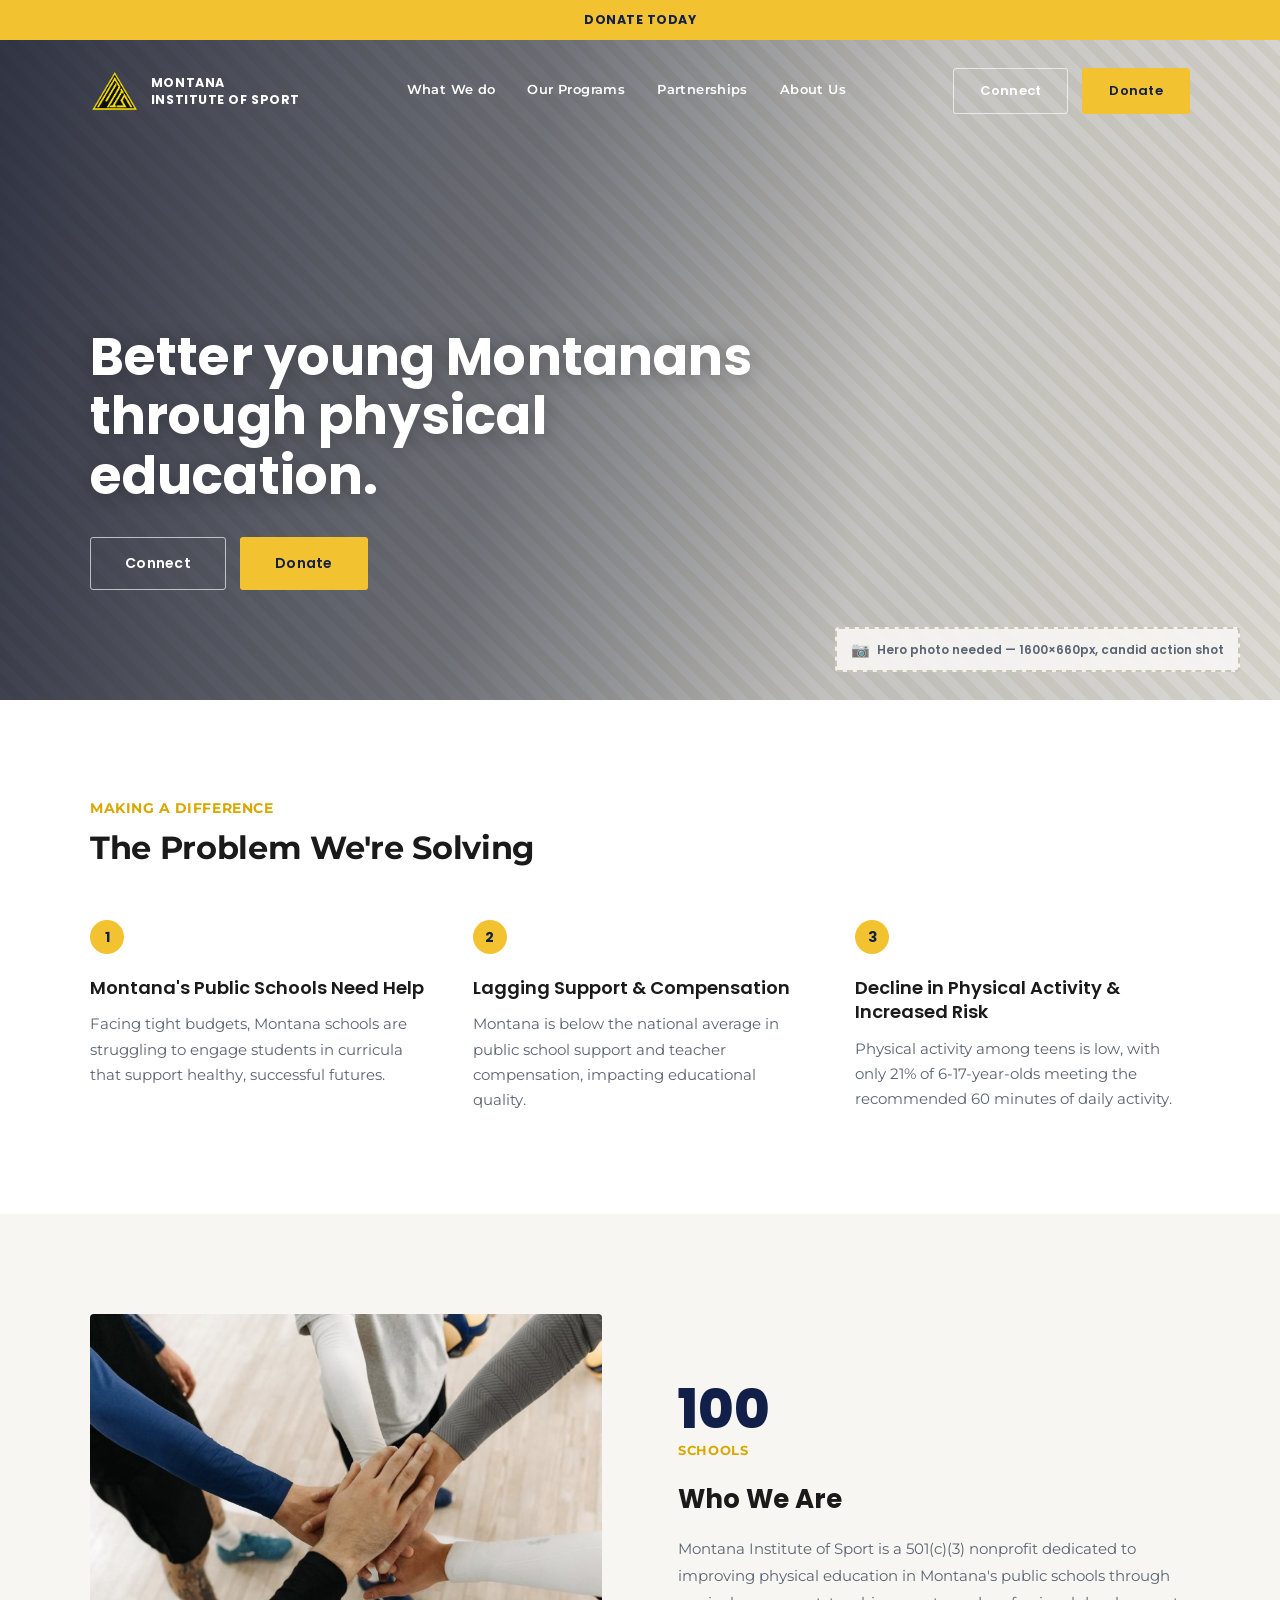
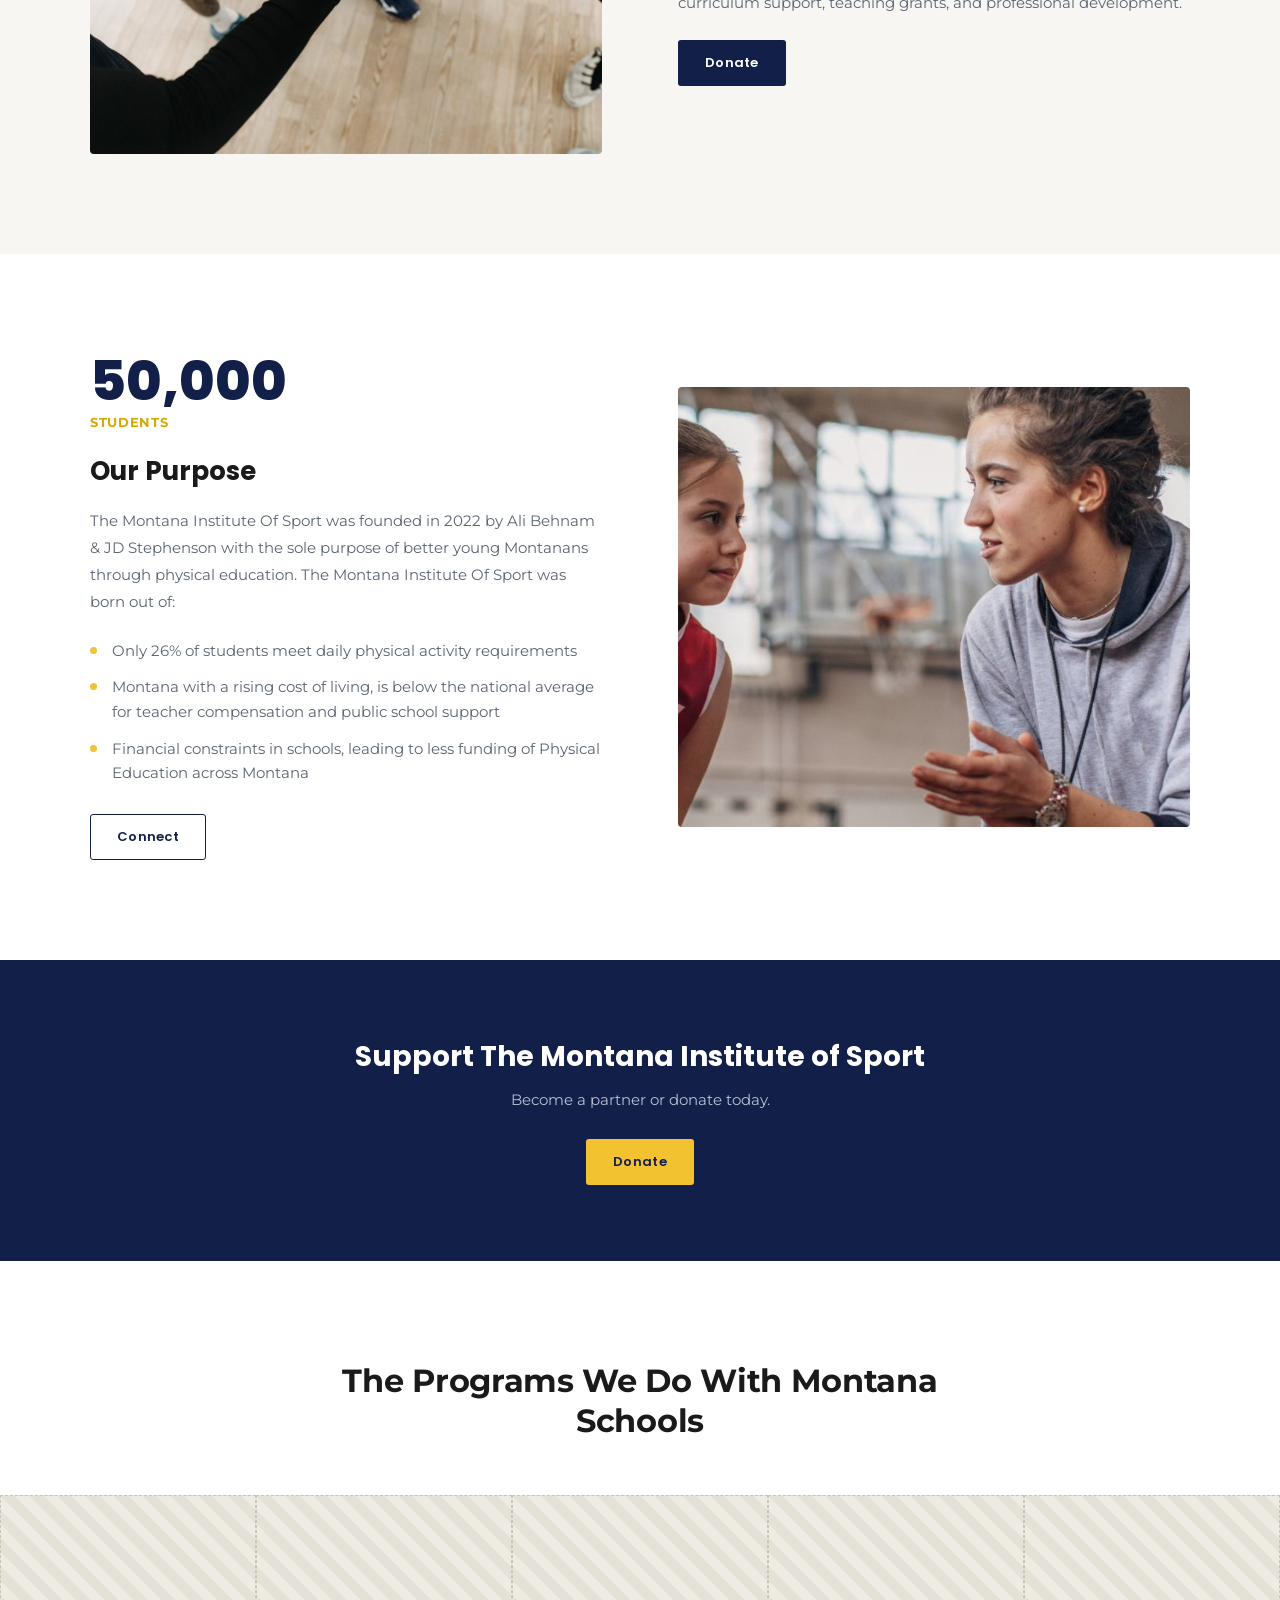
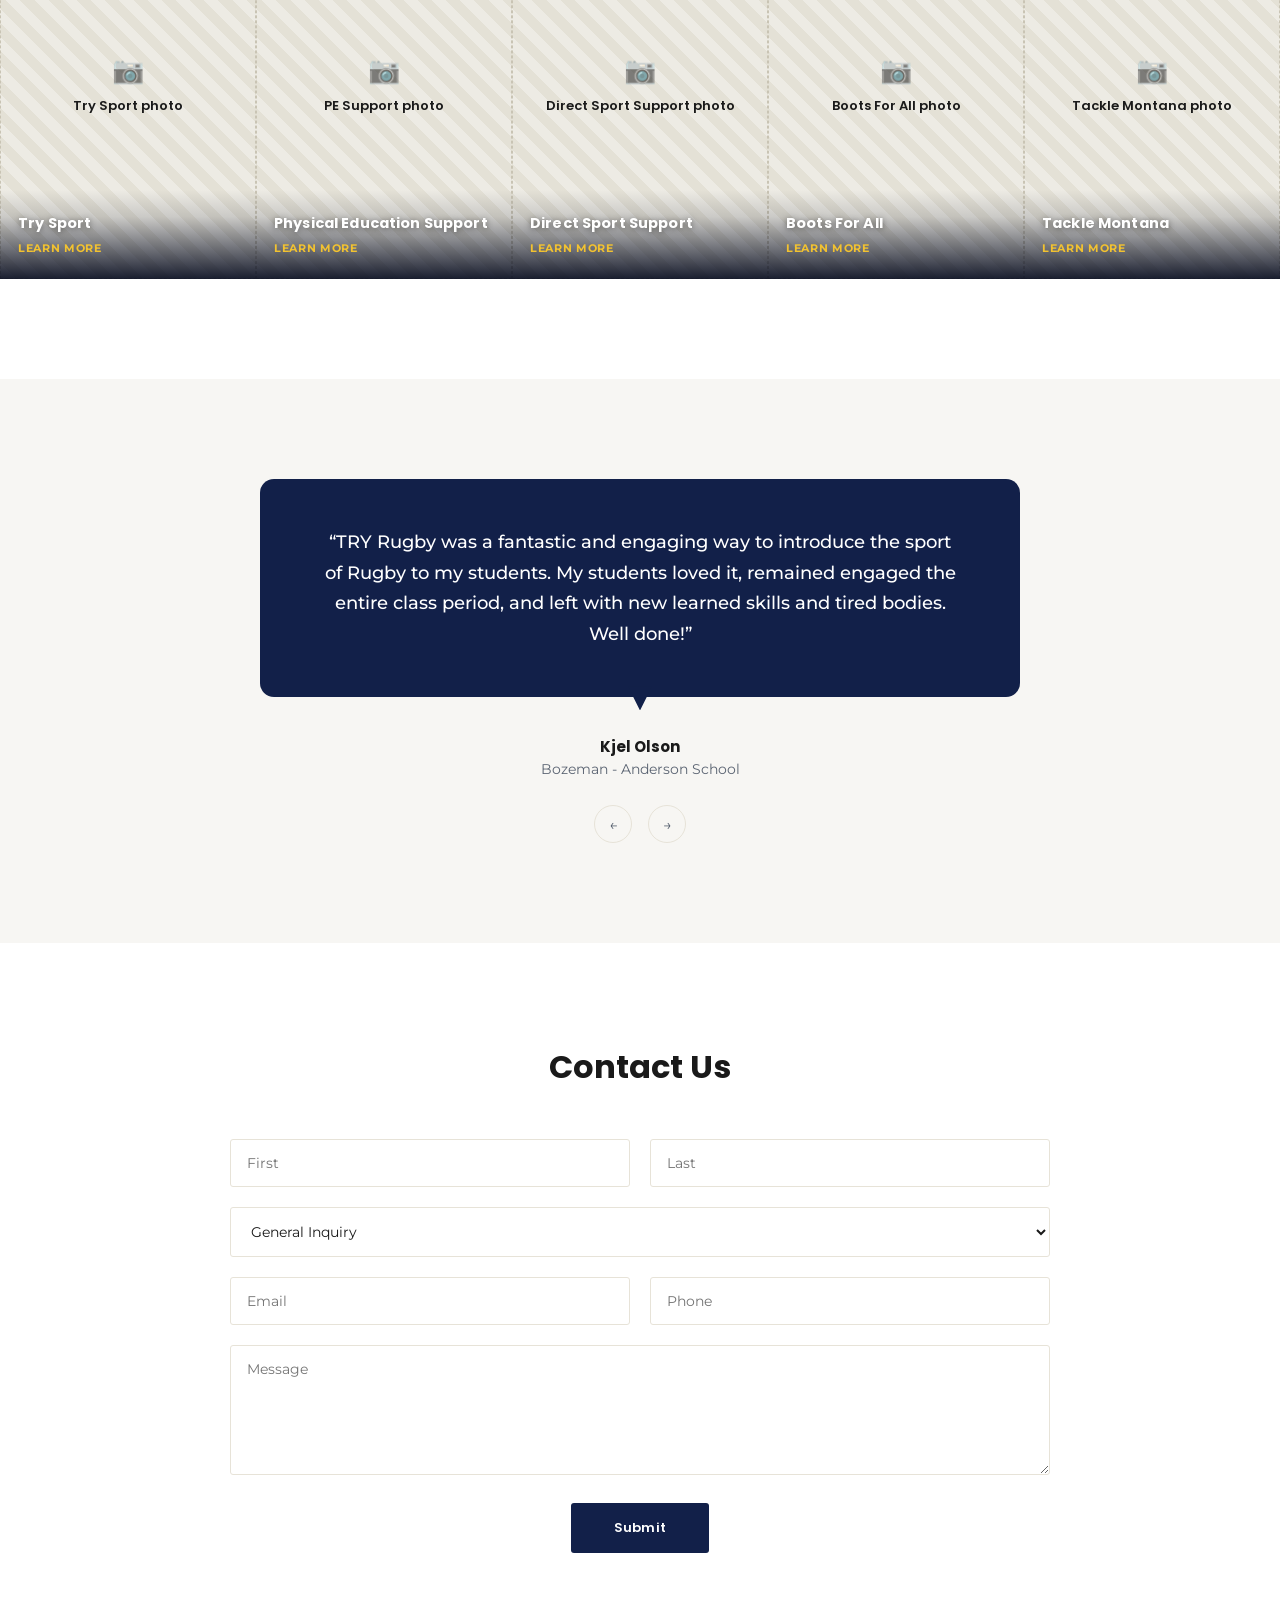
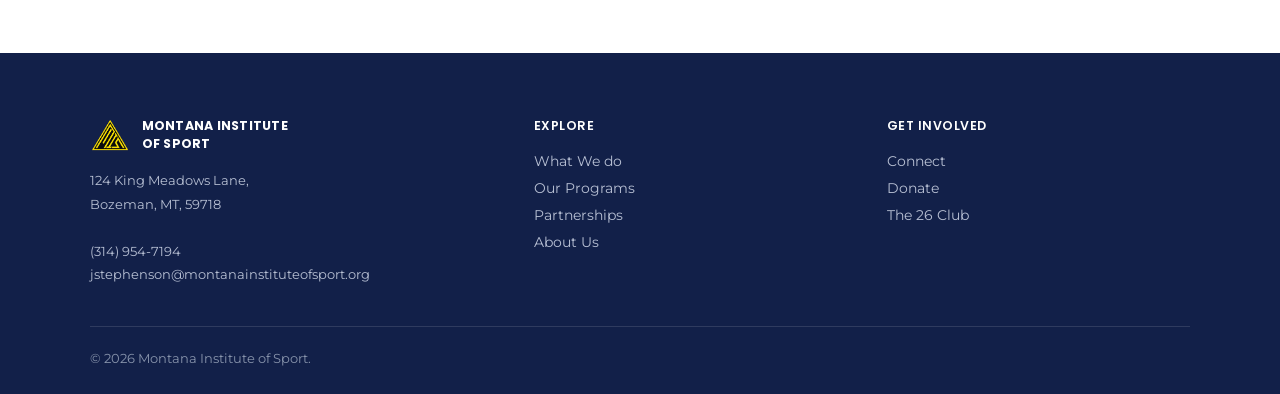
==== index.html @ 907f3be1 "Drop low-quality/badly-cropped photos, restore placeholders Removed 7 of the 9 extracted photos afte" ====
<!DOCTYPE html>
<html lang="en">
<head>
<meta charset="UTF-8">
<meta name="viewport" content="width=device-width, initial-scale=1">
<title>Montana Institute of Sport</title>
<link rel="preconnect" href="https://fonts.googleapis.com">
<link rel="preconnect" href="https://fonts.gstatic.com" crossorigin>
<link href="https://fonts.googleapis.com/css2?family=Poppins:wght@500;600;700;800&family=Montserrat:wght@400;500;600;700&display=swap" rel="stylesheet">
<link rel="stylesheet" href="css/style.css">
</head>
<body>

<div class="topbar">DONATE TODAY</div>

<div class="hero">
  <div class="hero-content">
    <nav class="nav">
      <div class="brand">
        <img src="images/logo-icon.png" alt="Montana Institute of Sport">
        <span class="brand-name">MONTANA<br>INSTITUTE OF SPORT</span>
      </div>
      <div class="navlinks">
        <a href="#">What We do</a>
        <a href="#">Our Programs</a>
        <a href="#">Partnerships</a>
        <a href="#">About Us</a>
      </div>
      <div class="nav-ctas">
        <span class="btn btn-outline">Connect</span>
        <span class="btn btn-gold">Donate</span>
      </div>
    </nav>
    <div class="hero-text">
      <h1>Better young Montanans through physical education.</h1>
      <div class="hero-ctas">
        <span class="btn btn-outline">Connect</span>
        <span class="btn btn-gold">Donate</span>
      </div>
    </div>
  </div>
  <div class="photo-note-tag"><span class="icon">&#128247;</span>Hero photo needed &mdash; 1600&times;660px, candid action shot</div>
</div>

<div class="section">
  <div class="wrap">
    <div class="eyebrow">Making a Difference</div>
    <div class="h2">The Problem We're Solving</div>
    <div class="problem-grid">
      <div>
        <div class="p-num">1</div>
        <div class="p-title">Montana's Public Schools Need Help</div>
        <div class="p-body">Facing tight budgets, Montana schools are struggling to engage students in curricula that support healthy, successful futures.</div>
      </div>
      <div>
        <div class="p-num">2</div>
        <div class="p-title">Lagging Support &amp; Compensation</div>
        <div class="p-body">Montana is below the national average in public school support and teacher compensation, impacting educational quality.</div>
      </div>
      <div>
        <div class="p-num">3</div>
        <div class="p-title">Decline in Physical Activity &amp; Increased Risk</div>
        <div class="p-body">Physical activity among teens is low, with only 21% of 6-17-year-olds meeting the recommended 60 minutes of daily activity.</div>
      </div>
    </div>
  </div>
</div>

<div class="section offwhite">
  <div class="wrap">
    <div class="split">
      <div class="split-img"><img src="images/team-huddle.jpg" alt="Team huddle, hands stacked together"></div>
      <div>
        <div class="stat-num">100</div>
        <div class="stat-lab">Schools</div>
        <div class="split-title">Who We Are</div>
        <p class="split-body">Montana Institute of Sport is a 501(c)(3) nonprofit dedicated to improving physical education in Montana's public schools through curriculum support, teaching grants, and professional development.</p>
        <span class="btn btn-navy">Donate</span>
      </div>
    </div>
  </div>
</div>

<div class="section">
  <div class="wrap">
    <div class="split">
      <div>
        <div class="stat-num">50,000</div>
        <div class="stat-lab">Students</div>
        <div class="split-title">Our Purpose</div>
        <p class="split-body">The Montana Institute Of Sport was founded in 2022 by Ali Behnam &amp; JD Stephenson with the sole purpose of better young Montanans through physical education. The Montana Institute Of Sport was born out of:</p>
        <ul class="split-list">
          <li>Only 26% of students meet daily physical activity requirements</li>
          <li>Montana with a rising cost of living, is below the national average for teacher compensation and public school support</li>
          <li>Financial constraints in schools, leading to less funding of Physical Education across Montana</li>
        </ul>
        <span class="btn btn-navy-outline">Connect</span>
      </div>
      <div class="split-img"><img src="images/coach-with-athlete.jpg" alt="Coach talking with young athlete"></div>
    </div>
  </div>
</div>

<div class="ctaband">
  <h3>Support The Montana Institute of Sport</h3>
  <p>Become a partner or donate today.</p>
  <span class="btn btn-gold">Donate</span>
</div>

<div class="section">
  <div class="wrap">
    <div class="prog-head">
      <div class="h2">The Programs We Do With Montana Schools</div>
    </div>
  </div>
  <div class="prog-grid">
    <div class="prog-card">
      <div class="ph"><div class="ph-icon">&#128247;</div><div class="ph-label">Try Sport photo</div></div>
      <div class="prog-card-label"><div class="t">Try Sport</div><div class="l">LEARN MORE</div></div>
    </div>
    <div class="prog-card">
      <div class="ph"><div class="ph-icon">&#128247;</div><div class="ph-label">PE Support photo</div></div>
      <div class="prog-card-label"><div class="t">Physical Education Support</div><div class="l">LEARN MORE</div></div>
    </div>
    <div class="prog-card">
      <div class="ph"><div class="ph-icon">&#128247;</div><div class="ph-label">Direct Sport Support photo</div></div>
      <div class="prog-card-label"><div class="t">Direct Sport Support</div><div class="l">LEARN MORE</div></div>
    </div>
    <div class="prog-card">
      <div class="ph"><div class="ph-icon">&#128247;</div><div class="ph-label">Boots For All photo</div></div>
      <div class="prog-card-label"><div class="t">Boots For All</div><div class="l">LEARN MORE</div></div>
    </div>
    <div class="prog-card">
      <div class="ph"><div class="ph-icon">&#128247;</div><div class="ph-label">Tackle Montana photo</div></div>
      <div class="prog-card-label"><div class="t">Tackle Montana</div><div class="l">LEARN MORE</div></div>
    </div>
  </div>
</div>

<div class="section offwhite testi-wrap">
  <div class="testi-bubble">
    <div class="testi-quote">&ldquo;TRY Rugby was a fantastic and engaging way to introduce the sport of Rugby to my students. My students loved it, remained engaged the entire class period, and left with new learned skills and tired bodies. Well done!&rdquo;</div>
  </div>
  <div class="testi-name">Kjel Olson</div>
  <div class="testi-role">Bozeman - Anderson School</div>
  <div class="testi-arrows"><span>&#8592;</span><span>&#8594;</span></div>
</div>

<div class="section">
  <div class="wrap">
    <div class="contact-head">
      <h2>Contact Us</h2>
    </div>
    <div class="form-grid">
      <input type="text" placeholder="First" aria-label="First name">
      <input type="text" placeholder="Last" aria-label="Last name">
      <select class="full" aria-label="Subject">
        <option>General Inquiry</option>
        <option>Sponsorship Opportunities</option>
        <option>Join The 26 Club</option>
        <option>Donation Information</option>
      </select>
      <input type="email" placeholder="Email" aria-label="Email">
      <input type="tel" placeholder="Phone" aria-label="Phone">
      <textarea class="full" placeholder="Message" aria-label="Message"></textarea>
      <div class="form-submit"><span class="btn btn-navy">Submit</span></div>
    </div>
  </div>
</div>

<div class="footer">
  <div class="wrap">
    <div class="footer-top">
      <div>
        <div class="footer-brand">
          <img src="images/logo-icon.png" alt="Montana Institute of Sport">
          <span>MONTANA INSTITUTE<br>OF SPORT</span>
        </div>
        <address>
          124 King Meadows Lane,<br>Bozeman, MT, 59718<br><br>
          (314) 954-7194<br>
          jstephenson@montanainstituteofsport.org
        </address>
      </div>
      <div>
        <h4>Explore</h4>
        <ul>
          <li><a href="#">What We do</a></li>
          <li><a href="#">Our Programs</a></li>
          <li><a href="#">Partnerships</a></li>
          <li><a href="#">About Us</a></li>
        </ul>
      </div>
      <div>
        <h4>Get Involved</h4>
        <ul>
          <li><a href="#">Connect</a></li>
          <li><a href="#">Donate</a></li>
          <li><a href="#">The 26 Club</a></li>
        </ul>
      </div>
    </div>
    <div class="footer-bottom">
      &copy; 2026 Montana Institute of Sport.
    </div>
  </div>
</div>

</body>
</html>
---- css/style.css ----
:root{
    --navy:#122049;
    --navy-light:#1B2E63;
    --gold:#F2C230;
    --gold-dark:#D9A800;
    --ink:#1A1A1A;
    --slate:#5B6472;
    --line:#E7E3D8;
    --offwhite:#F7F6F3;
    --ph-bg:#EDEBE4;
    --ph-line:#C9C4B4;
  }
  *{box-sizing:border-box; margin:0; padding:0;}
  html{scroll-behavior:smooth;}
  body{font-family:'Montserrat', sans-serif; color:var(--ink); background:#fff; -webkit-font-smoothing:antialiased;}
  h1,h2,h3,.disp{font-family:'Poppins', sans-serif;}
  img{max-width:100%;}
  .wrap{max-width:1180px; margin:0 auto; padding:0 40px;}
  ul{list-style:none;}
  a{transition:opacity 0.15s ease;}
  a:hover{opacity:0.75;}

  /* ---------- DONATE BANNER ---------- */
  .topbar{background:var(--gold); text-align:center; padding:11px 0; font-family:'Poppins',sans-serif; font-weight:700; font-size:12.5px; letter-spacing:0.04em; color:var(--navy);}

  .siteheader{background:var(--navy);}
  .nav{display:flex; align-items:center; justify-content:space-between; padding:22px 40px; max-width:1180px; margin:0 auto; width:100%;}
  .brand{display:flex; align-items:center; gap:12px; text-decoration:none;}
  /* ---------- HERO ---------- */
  .hero{position:relative; min-height:660px; background:repeating-linear-gradient(45deg, var(--ph-bg), var(--ph-bg) 10px, #E4E1D6 10px, #E4E1D6 20px);}
  .hero::after{content:""; position:absolute; inset:0; background:linear-gradient(100deg, rgba(8,13,32,0.82) 0%, rgba(8,13,32,0.55) 40%, rgba(8,13,32,0.18) 68%, rgba(8,13,32,0.08) 100%);}
  .hero-content{position:relative; z-index:2; display:flex; flex-direction:column; min-height:660px;}
  .nav{display:flex; align-items:center; justify-content:space-between; padding:28px 40px 0; max-width:1180px; margin:0 auto; width:100%;}
  .brand{display:flex; align-items:center; gap:12px;}
  .brand img{height:42px; width:auto; display:block;}
  .brand-name{font-family:'Poppins',sans-serif; font-weight:700; font-size:12.5px; letter-spacing:0.045em; color:#fff; line-height:1.4;}
  .navlinks{display:flex; align-items:center; gap:32px;}
  .navlinks a{color:#fff; font-size:13px; font-weight:600; letter-spacing:0.03em; text-decoration:none; padding-bottom:3px; border-bottom:1px solid transparent;}
  .navlinks a:hover{opacity:1; border-bottom-color:var(--gold);}
  .navlinks a.active{border-bottom-color:var(--gold); opacity:1;}
  .btn{display:inline-flex; align-items:center; justify-content:center; font-family:'Poppins',sans-serif; font-weight:600; font-size:13px; letter-spacing:0.02em; padding:12px 26px; border-radius:3px; cursor:pointer; border:1.5px solid transparent; transition:all 0.15s ease;}
  .btn-outline{border-color:rgba(255,255,255,0.65); color:#fff;}
  .btn-outline:hover{opacity:1; border-color:#fff; background:rgba(255,255,255,0.08);}
  .btn-gold{background:var(--gold); color:var(--navy);}
  .btn-gold:hover{opacity:1; background:var(--gold-dark);}
  .nav-ctas{display:flex; align-items:center; gap:14px;}

  .pagehero{background:var(--navy); padding:70px 0 90px;}
  .pagehero .eyebrow-white{color:var(--gold); font-family:'Poppins',sans-serif; font-weight:700; font-size:13px; letter-spacing:0.06em; text-transform:uppercase; margin-bottom:14px;}
  .pagehero h1{color:#fff; font-size:44px; font-weight:700;}
  .pagehero p{color:#B7BFD3; font-size:16px; margin-top:14px; max-width:560px; line-height:1.7;}
  .hero-text{max-width:1180px; margin:0 auto; padding:40px 40px 110px; flex:1; display:flex; flex-direction:column; justify-content:flex-end; width:100%;}
  .hero-text h1{color:#fff; font-weight:700; font-size:52px; line-height:1.14; max-width:700px; letter-spacing:0.002em; text-shadow:0 2px 20px rgba(0,0,0,0.25);}
  .hero-ctas{margin-top:32px; display:flex; gap:14px;}
  .hero-ctas .btn{padding:15px 34px; font-size:14px;}

  .section{padding:90px 0;}
  /* ---------- SECTION SHARED ---------- */
  .section{padding:100px 0;}
  .section.offwhite{background:var(--offwhite);}
  .eyebrow{font-size:13.5px; font-weight:700; color:var(--gold-dark); letter-spacing:0.04em; text-transform:uppercase; margin-bottom:12px;}
  .h2{font-size:32px; font-weight:700; color:var(--ink); line-height:1.25; letter-spacing:-0.01em;}

  .btn-navy{background:var(--navy); color:#fff;}
  .btn-navy:hover{opacity:1; background:var(--navy-light);}
  .btn-navy-outline{border-color:var(--navy); color:var(--navy);}
  .btn-navy-outline:hover{opacity:1; background:var(--navy); color:#fff;}
  /* ---------- PROBLEM LIST ---------- */
  .problem-grid{margin-top:52px; display:grid; grid-template-columns:repeat(3,1fr); gap:48px;}
  .p-num{font-family:'Poppins',sans-serif; font-weight:700; font-size:14px; color:var(--navy); background:var(--gold); width:34px; height:34px; border-radius:50%; display:flex; align-items:center; justify-content:center; margin-bottom:22px;}
  .p-title{font-family:'Poppins',sans-serif; font-weight:600; font-size:18px; color:var(--ink); line-height:1.35; margin-bottom:12px;}
  .p-body{font-size:14.5px; color:var(--slate); line-height:1.75;}

  /* ---- PLACEHOLDER IMAGE BLOCKS ---- */
  .ph{
    background:repeating-linear-gradient(45deg, var(--ph-bg), var(--ph-bg) 10px, #E4E1D6 10px, #E4E1D6 20px);
    border:2px dashed var(--ph-line);
    border-radius:4px;
    display:flex; flex-direction:column; align-items:center; justify-content:center;
    text-align:center; padding:24px; color:var(--slate);
  }
  .ph .ph-icon{font-size:26px; margin-bottom:10px; opacity:0.55;}
  .ph .ph-label{font-family:'Poppins',sans-serif; font-weight:600; font-size:13px; color:var(--ink); margin-bottom:4px;}
  .ph .ph-dims{font-size:11px; color:var(--slate); opacity:0.85;}

  /* ---- PLACEHOLDER NOTE TAG (for full-bleed CSS-background photo slots) ---- */
  .photo-note-tag{position:absolute; z-index:3; display:flex; align-items:center; gap:7px; background:rgba(247,246,243,0.92); border:2px dashed var(--ph-line); border-radius:4px; padding:9px 14px; font-family:'Poppins',sans-serif; font-size:12px; font-weight:600; color:var(--slate);}
  .photo-note-tag .icon{font-size:15px; opacity:0.6;}
  .hero .photo-note-tag{bottom:28px; right:40px;}
  .contact-photo .photo-note-tag{top:24px; right:24px;}
  @media (max-width:900px){
    .hero .photo-note-tag{right:24px; bottom:16px; font-size:11px;}
  }

  /* ---------- SPLIT (photo + text) ---------- */
  .split{display:grid; grid-template-columns:1fr 1fr; gap:76px; align-items:center;}
  .split-img{width:100%; height:440px; border-radius:4px; overflow:hidden;}
  .split-img img{width:100%; height:100%; object-fit:cover; display:block;}
  .stat-num{font-family:'Poppins',sans-serif; font-weight:800; font-size:54px; color:var(--navy); line-height:1;}
  .stat-lab{font-size:13px; font-weight:700; color:var(--gold-dark); letter-spacing:0.05em; text-transform:uppercase; margin-top:6px; margin-bottom:22px;}
  .split-title{font-size:26px; font-weight:700; font-family:'Poppins',sans-serif; margin-bottom:16px; color:var(--ink);}
  .split-body{font-size:15px; color:var(--slate); line-height:1.8; margin-bottom:24px;}
  .split-list{margin-bottom:28px;}
  .split-list li{font-size:14.5px; color:var(--slate); line-height:1.7; padding-left:22px; position:relative; margin-bottom:12px;}
  .split-list li::before{content:""; position:absolute; left:0; top:8px; width:7px; height:7px; background:var(--gold); border-radius:50%;}
  .btn-navy{background:var(--navy); color:#fff;}
  .btn-navy:hover{opacity:1; background:var(--navy-light);}
  .btn-navy-outline{border-color:var(--navy); color:var(--navy);}
  .btn-navy-outline:hover{opacity:1; background:var(--navy); color:#fff;}

  /* ---------- CTA BAND ---------- */
  .ctaband{background:var(--navy); text-align:center; padding:76px 0;}
  .ctaband h3{color:#fff; font-size:28px; font-weight:700; margin-bottom:12px;}
  .ctaband p{color:#B7BFD3; font-size:15px; margin-bottom:30px;}

  /* ---------- PROGRAM CARDS ---------- */
  .prog-head{text-align:center; max-width:640px; margin:0 auto 54px;}
  .prog-grid{display:grid; grid-template-columns:repeat(5,1fr);}
  .prog-card{position:relative; aspect-ratio:1/1.5; overflow:hidden;}
  .prog-card .ph{position:absolute; inset:0; border-radius:0; border-width:1px;}
  .prog-card-label{position:absolute; bottom:0; left:0; right:0; padding:24px 18px; background:linear-gradient(0deg, rgba(8,13,32,0.85), rgba(8,13,32,0));}
  .prog-card-label .t{color:#fff; font-family:'Poppins',sans-serif; font-weight:700; font-size:14.5px; letter-spacing:0.01em; margin-bottom:8px; line-height:1.3; text-shadow:0 1px 6px rgba(0,0,0,0.5);}
  .prog-card{position:relative; aspect-ratio:1/1.5; overflow:hidden; cursor:pointer;}
  .prog-card img{width:100%; height:100%; object-fit:cover; display:block; transition:transform 0.4s ease;}
  .prog-card:hover img{transform:scale(1.05);}
  .prog-card-label{position:absolute; bottom:0; left:0; right:0; padding:24px 18px; background:linear-gradient(0deg, rgba(8,13,32,0.92), rgba(8,13,32,0.15) 70%, rgba(8,13,32,0));}
  .prog-card-label .t{color:#fff; font-family:'Poppins',sans-serif; font-weight:700; font-size:14.5px; letter-spacing:0.01em; margin-bottom:8px; line-height:1.3;}
  .prog-card-label .l{color:var(--gold); font-size:11px; font-weight:700; letter-spacing:0.06em;}

  .tier-grid{display:grid; grid-template-columns:repeat(5,1fr); gap:1px; background:var(--line); margin-top:50px; border:1px solid var(--line);}
  .tier{background:#fff; padding:28px 22px;}
  .tier-amt{font-family:'Poppins',sans-serif; font-weight:800; font-size:22px; color:var(--navy);}
  .tier-name{font-family:'Poppins',sans-serif; font-weight:600; font-size:14px; margin:10px 0 12px;}
  .tier-desc{font-size:13px; color:var(--slate); line-height:1.6;}
  /* ---------- TESTIMONIAL ---------- */
  .testi-wrap{text-align:center;}
  .testi-bubble{background:var(--navy); border-radius:14px; padding:48px 64px; max-width:760px; margin:0 auto; position:relative;}
  .testi-bubble::after{content:""; position:absolute; left:50%; bottom:-13px; transform:translateX(-50%); width:24px; height:24px; background:var(--navy); border-radius:0 0 4px 0; clip-path:polygon(0 0, 100% 0, 50% 100%);}
  .testi-quote{color:#fff; font-size:18px; line-height:1.7; font-weight:500;}
  .testi-name{margin-top:38px; font-family:'Poppins',sans-serif; font-weight:700; font-size:15px;}
  .testi-role{color:var(--slate); font-size:13.5px; margin-top:3px;}
  .testi-arrows{margin-top:28px; display:flex; justify-content:center; gap:16px;}
  .testi-arrows span{width:38px; height:38px; border-radius:50%; border:1px solid var(--line); display:flex; align-items:center; justify-content:center; color:var(--slate); font-size:15px; cursor:pointer;}
  .testi-arrows span:hover{border-color:var(--navy); color:var(--navy); opacity:1;}

  /* ---------- CONTACT ---------- */
  .contact-head{text-align:center; margin-bottom:48px;}
  .contact-head h2{font-size:32px; font-weight:700;}
  .form-grid{display:grid; grid-template-columns:1fr 1fr; gap:20px; max-width:820px; margin:0 auto;}
  .form-grid .full{grid-column:1 / -1;}
  .form-grid input, .form-grid select, .form-grid textarea{width:100%; border:1px solid var(--line); border-radius:3px; padding:14px 16px; font-family:'Montserrat',sans-serif; font-size:14px; color:var(--ink); background:#fff;}
  .form-grid input:focus, .form-grid select:focus, .form-grid textarea:focus{outline:none; border-color:var(--navy);}
  .form-grid textarea{min-height:130px; resize:vertical;}
  .form-submit{grid-column:1 / -1; text-align:center; margin-top:8px;}
  .form-submit .btn{padding:14px 42px;}

  /* ---------- FOOTER ---------- */
  .footer{background:var(--navy); padding:64px 0 28px; color:#B7BFD3;}
  .footer-top{display:grid; grid-template-columns:1.3fr 1fr 1fr; gap:50px; padding-bottom:40px; border-bottom:1px solid rgba(255,255,255,0.12);}
  .footer-brand{display:flex; align-items:center; gap:12px; margin-bottom:16px;}
  .footer-brand img{height:34px;}
  .footer-brand span{color:#fff; font-family:'Poppins',sans-serif; font-weight:700; font-size:12.5px; letter-spacing:0.02em;}
  .footer address{font-style:normal; font-size:13px; line-height:1.8;}
  .footer h4{color:#fff; font-family:'Poppins',sans-serif; font-size:12.5px; font-weight:600; margin-bottom:18px; letter-spacing:0.04em; text-transform:uppercase;}
  .footer ul li{margin-bottom:11px; font-size:13.5px;}
  .footer ul li a{color:#B7BFD3; text-decoration:none;}
  .footer-bottom{padding-top:24px; font-size:12.5px; color:#8894AC;}

  /* ---------- RESPONSIVE ---------- */
  @media (max-width: 900px){
    .wrap{padding:0 24px;}
    .nav{padding:18px 24px; flex-wrap:wrap; gap:16px;}
    .nav{padding:22px 24px 0; flex-wrap:wrap; gap:16px;}
    .navlinks{display:none;}
    .section{padding:56px 0;}
    .pagehero{padding:50px 0 60px;}
    .pagehero h1{font-size:32px;}
    .hero-text{padding:32px 24px 70px;}
    .hero-text h1{font-size:34px;}
    .hero{min-height:520px;}
    .section{padding:64px 0;}
    .problem-grid{grid-template-columns:1fr; gap:36px;}
    .split{grid-template-columns:1fr; gap:32px;}
    .split-img{height:280px;}
    .split-img{height:280px; order:-1;}
    .prog-grid{grid-template-columns:repeat(2,1fr);}
    .tier-grid{grid-template-columns:repeat(2,1fr);}
    .form-grid{grid-template-columns:1fr;}
    .footer-top{grid-template-columns:1fr; gap:32px;}
    .testi-bubble{padding:36px 26px;}
    .ctaband h3{font-size:24px;}
  }


  .board-grid{display:grid; grid-template-columns:repeat(3,1fr); gap:50px; margin-top:56px;}
  .board-grid.row2{grid-template-columns:repeat(3,1fr); max-width:820px;}
  .board-card{}
  .board-photo{position:relative; aspect-ratio:1/1; border-radius:4px; overflow:hidden; background:var(--offwhite); display:flex; align-items:center; justify-content:center; margin-bottom:22px;}
  .board-photo svg.tri{position:absolute; inset:0; width:100%; height:100%;}
  .board-initials{position:relative; z-index:2; width:96px; height:96px; border-radius:50%; background:var(--navy); color:#fff; display:flex; align-items:center; justify-content:center; font-family:'Poppins',sans-serif; font-weight:700; font-size:30px;}
  .board-name{font-family:'Poppins',sans-serif; font-weight:700; font-size:18px; color:var(--ink);}
  .board-role{font-size:13px; color:var(--gold-dark); font-weight:600; margin-top:3px; margin-bottom:14px; text-transform:uppercase; letter-spacing:0.03em;}
  .board-bio{font-size:13.5px; color:var(--slate); line-height:1.75; border-top:1px solid var(--line); padding-top:16px;}
  .photo-note{font-size:12px; color:var(--slate); font-style:italic; margin-top:56px; text-align:center;}
  .contact-split{display:grid; grid-template-columns:1fr 1fr; min-height:640px;}
  .contact-photo{position:relative; background:repeating-linear-gradient(45deg, var(--ph-bg), var(--ph-bg) 10px, #E4E1D6 10px, #E4E1D6 20px);}
  .contact-photo::after{content:""; position:absolute; inset:0; background:linear-gradient(180deg, rgba(8,13,32,0.55), rgba(8,13,32,0.78));}
  .contact-photo-inner{position:relative; z-index:2; height:100%; display:flex; flex-direction:column; justify-content:center; padding:60px;}
  .contact-photo-inner h1{color:#fff; font-size:38px; font-weight:700; line-height:1.2;}
  .contact-photo-inner p{color:#B7BFD3; font-size:15px; margin-top:16px; max-width:380px;}
  .quicklinks{margin-top:40px; display:flex; flex-direction:column; gap:16px;}
  .quicklinks a{color:#fff; font-size:15px; font-weight:600; text-decoration:none; display:flex; align-items:center; gap:12px;}
  .quicklinks a .circle{width:26px; height:26px; border-radius:50%; border:1px solid rgba(255,255,255,0.5); display:flex; align-items:center; justify-content:center; font-size:13px;}
  .tier-grid{display:grid; grid-template-columns:repeat(5,1fr); gap:1px; background:var(--line); margin-top:50px; border:1px solid var(--line);}

  .contact-form-side{padding:70px 60px; display:flex; flex-direction:column; justify-content:center;}
  .contact-form-side h2{font-size:30px; font-weight:700; margin-bottom:32px;}
  .form-field{margin-bottom:22px;}
  .form-field label{display:block; font-size:12px; font-weight:700; letter-spacing:0.05em; text-transform:uppercase; color:var(--slate); margin-bottom:8px;}
  .form-row{display:grid; grid-template-columns:1fr 1fr; gap:20px;}
  .contact-form-side input, .contact-form-side select, .contact-form-side textarea{width:100%; border:none; border-bottom:1px solid var(--line); padding:10px 2px; font-family:'Montserrat',sans-serif; font-size:14.5px; color:var(--ink); background:transparent;}
  .contact-form-side input:focus, .contact-form-side select:focus, .contact-form-side textarea:focus{outline:none; border-bottom-color:var(--navy);}
  .contact-form-side textarea{min-height:110px; resize:vertical;}
  .contact-submit{margin-top:10px;}

  @media (max-width:900px){
    .board-grid, .board-grid.row2{grid-template-columns:1fr; max-width:none;}
    .contact-split{grid-template-columns:1fr;}
    .contact-photo{min-height:340px;}
    .contact-photo-inner, .contact-form-side{padding:40px 24px;}
    .form-row{grid-template-columns:1fr;}
  }
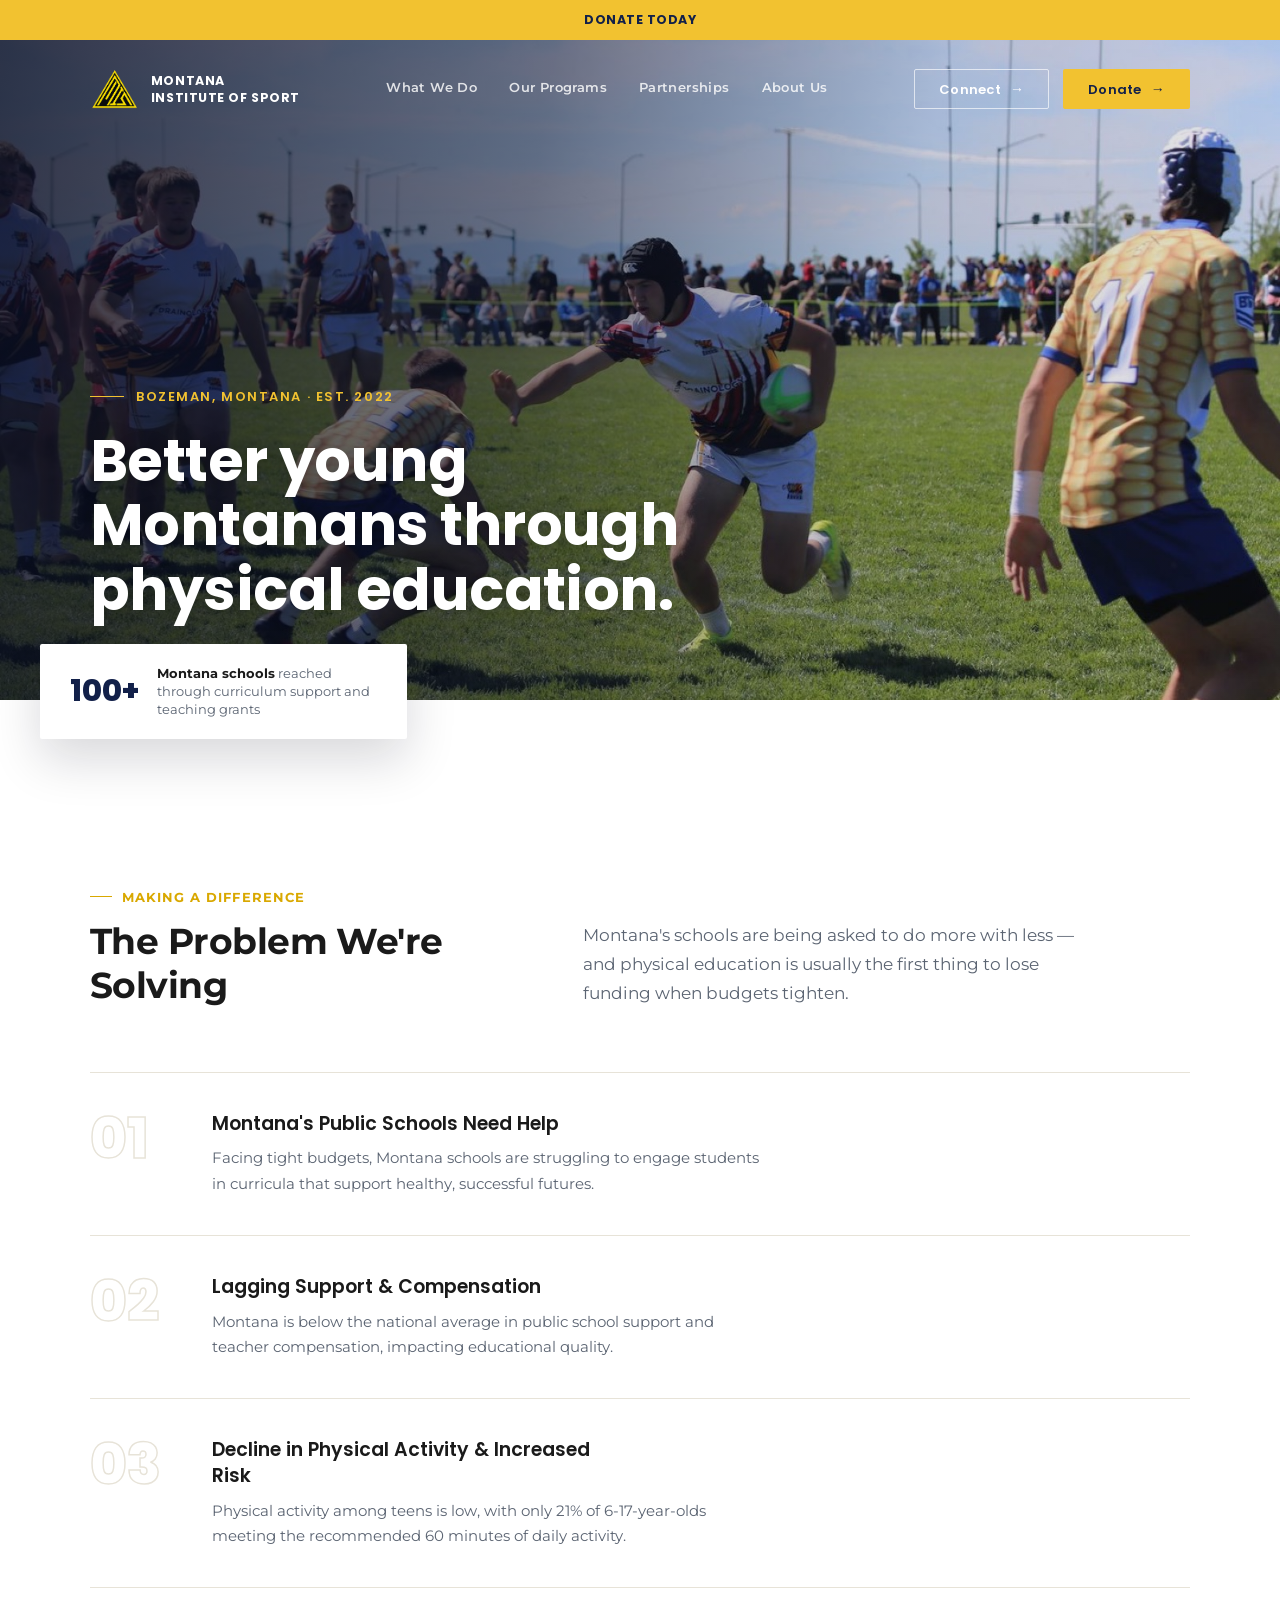
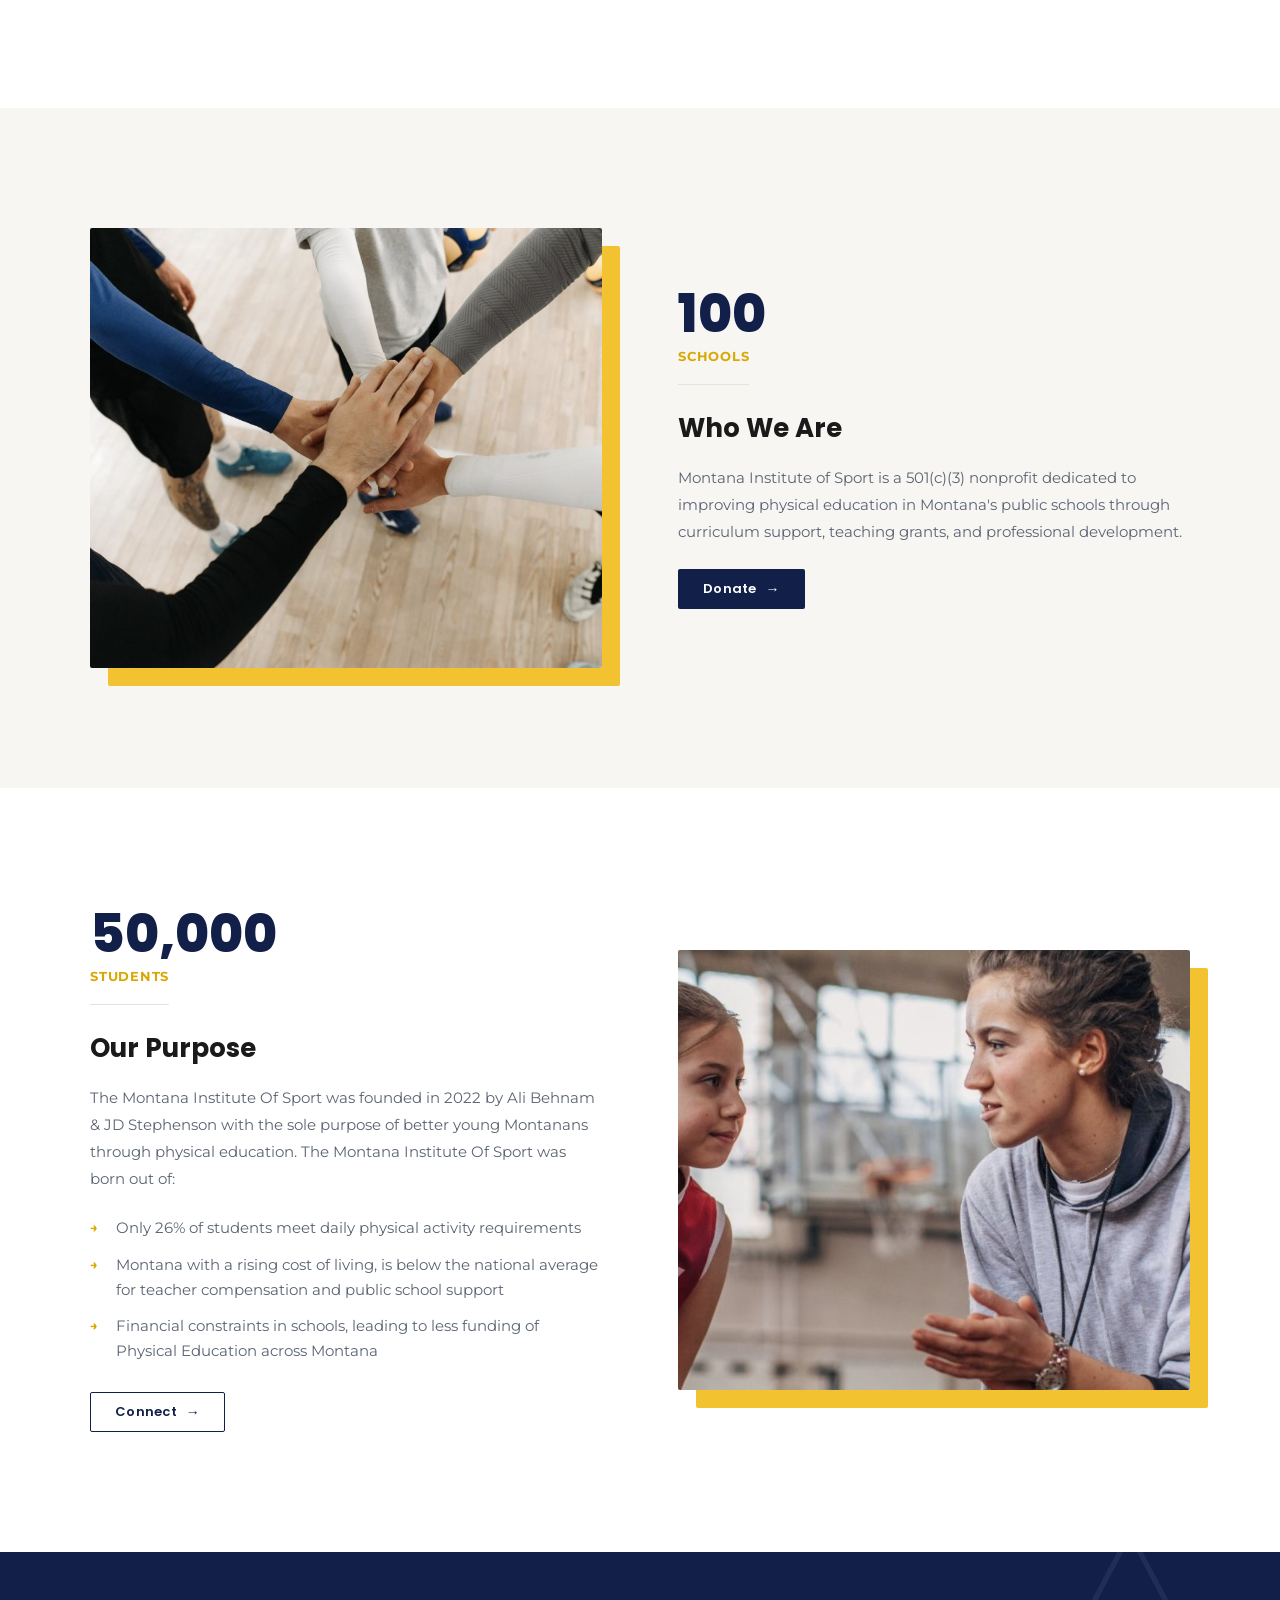
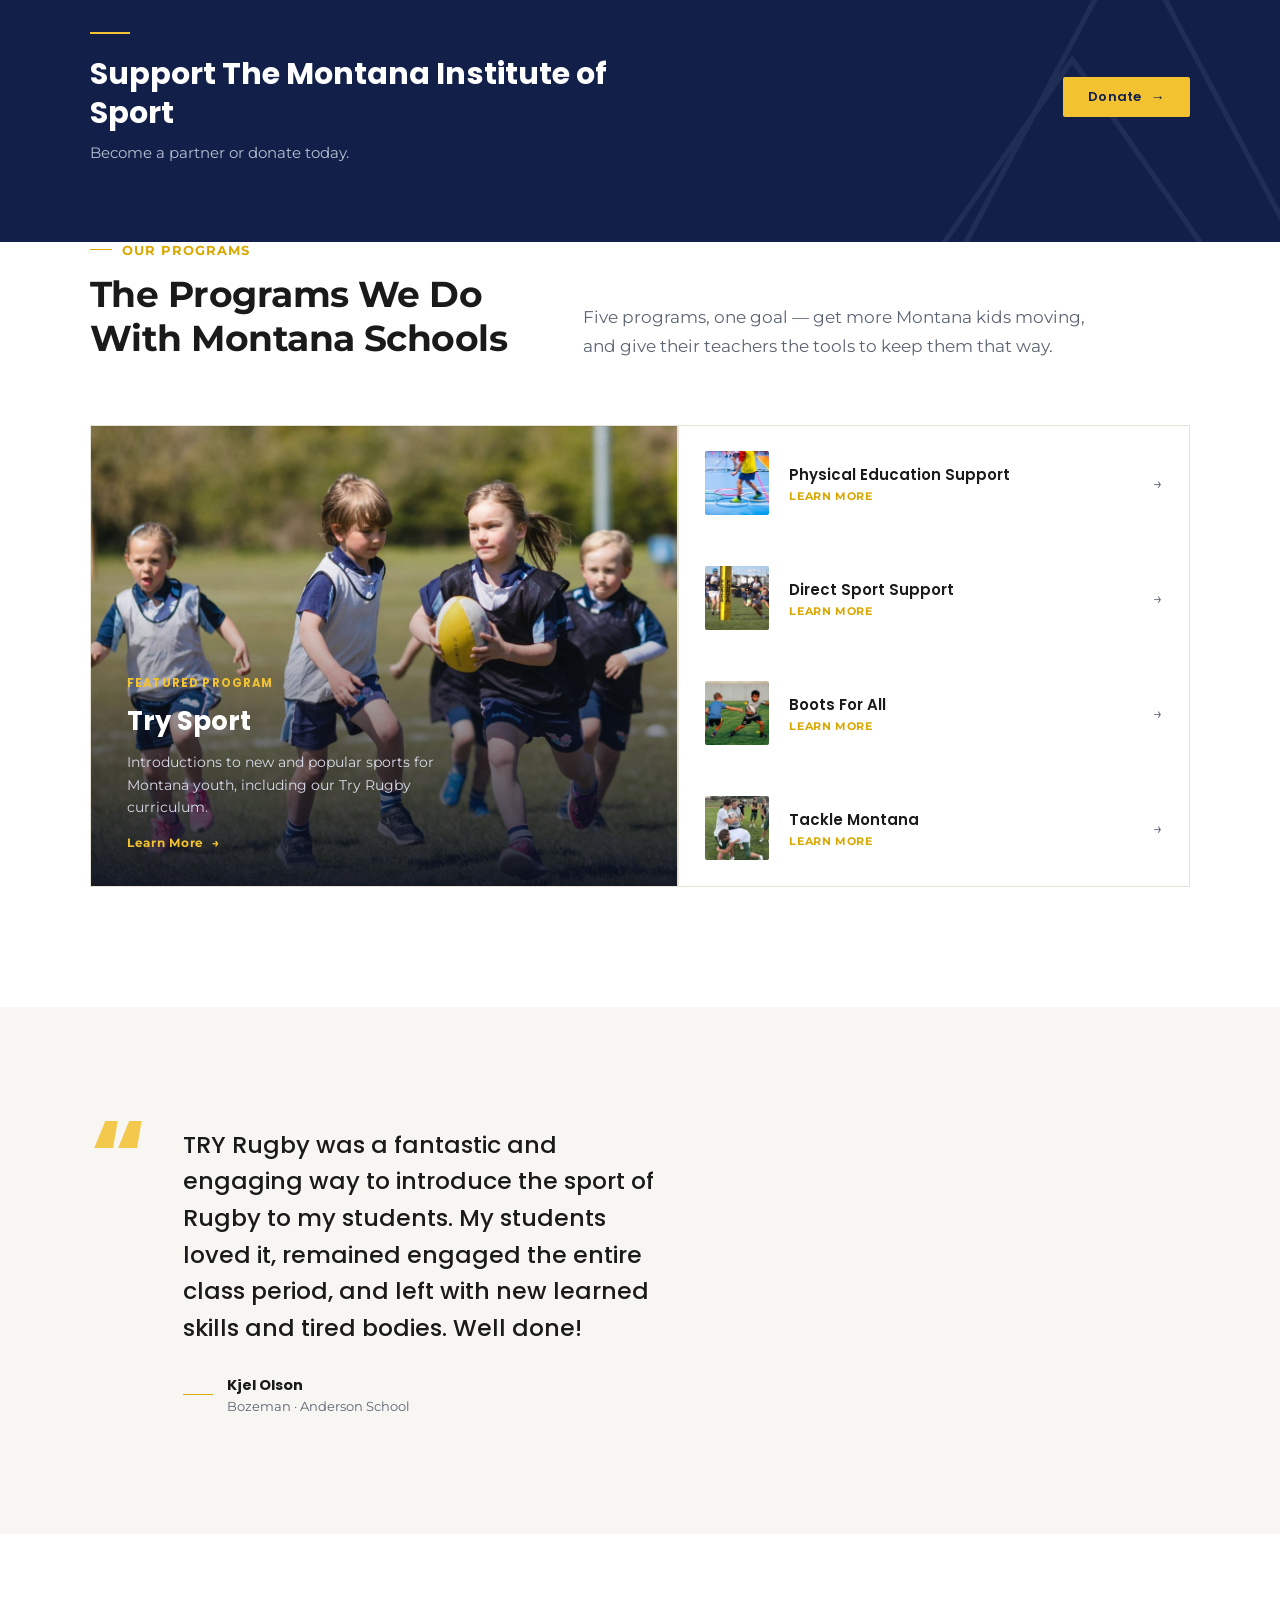
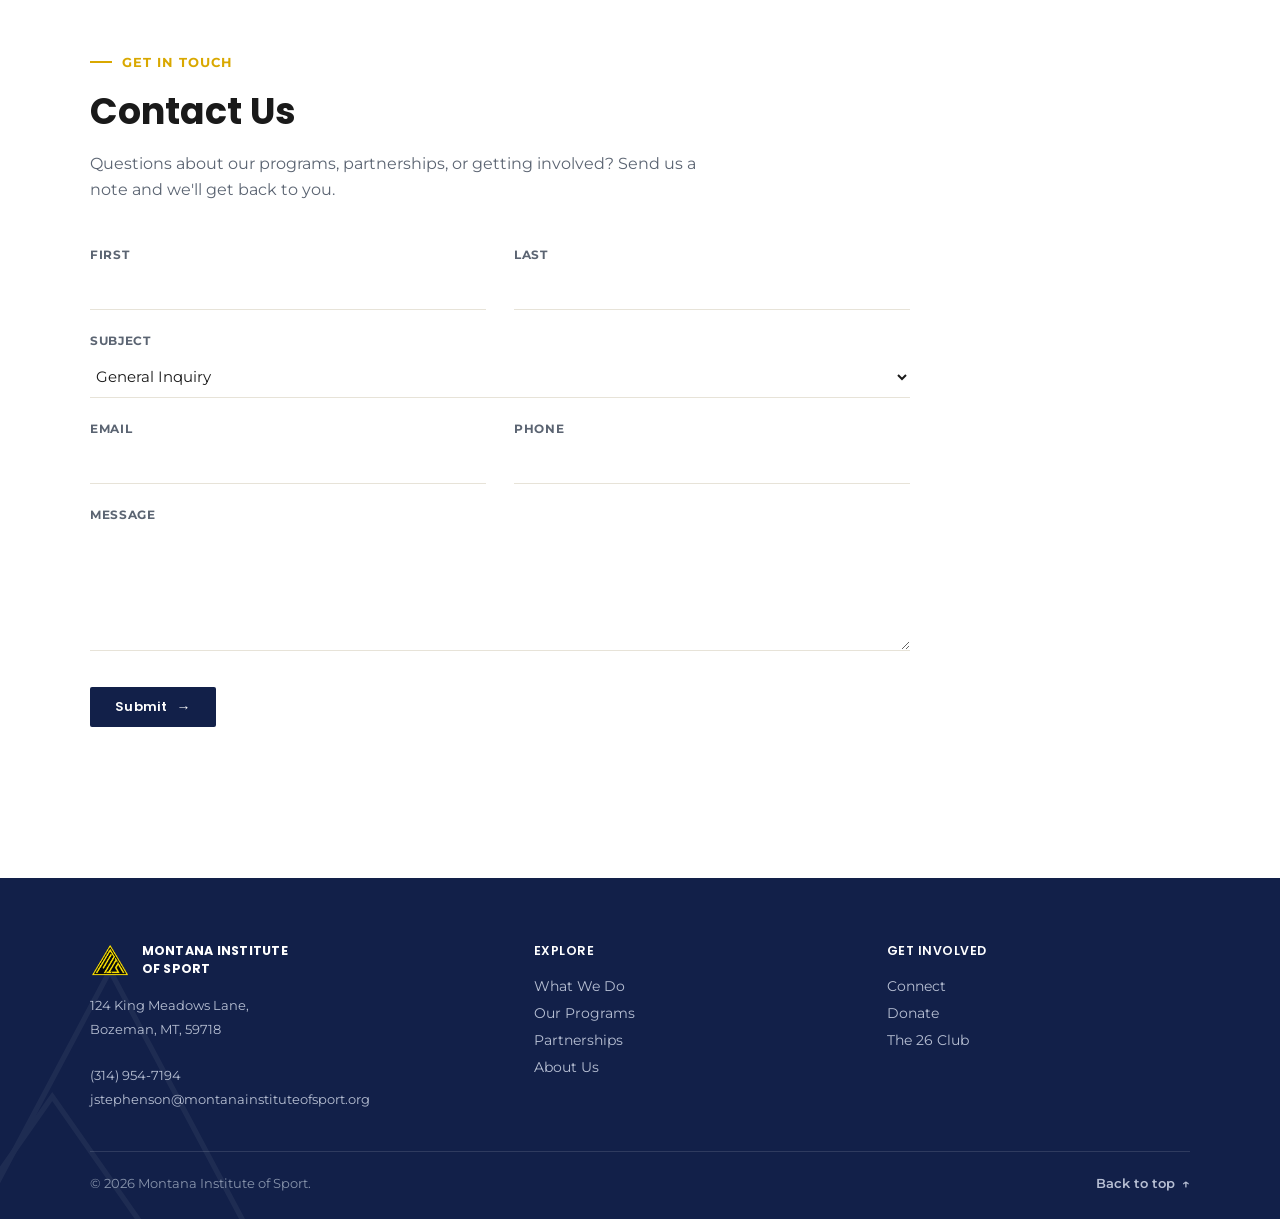
==== commit 24003b1a: "Fill photo slots with real program photos, wire contact forms, launch prep - Replace every placehold" ====
--- a/index.html
+++ b/index.html
@@ -4,63 +4,94 @@
 <meta charset="UTF-8">
 <meta name="viewport" content="width=device-width, initial-scale=1">
 <title>Montana Institute of Sport</title>
+<meta name="description" content="Montana Institute of Sport is a Bozeman-based nonprofit bringing physical education curriculum support, teaching grants, and professional development to Montana's public schools.">
+<link rel="icon" type="image/png" href="images/favicon.png">
+<link rel="apple-touch-icon" href="images/apple-touch-icon.png">
+<link rel="canonical" href="https://montanainstituteofsport.org/">
+<meta name="theme-color" content="#122049">
+<meta property="og:type" content="website">
+<meta property="og:site_name" content="Montana Institute of Sport">
+<meta property="og:title" content="Montana Institute of Sport">
+<meta property="og:description" content="Montana Institute of Sport is a Bozeman-based nonprofit bringing physical education curriculum support, teaching grants, and professional development to Montana's public schools.">
+<meta property="og:url" content="https://montanainstituteofsport.org/">
+<meta property="og:image" content="https://montanainstituteofsport.org/images/og-image.jpg">
+<meta name="twitter:card" content="summary_large_image">
 <link rel="preconnect" href="https://fonts.googleapis.com">
 <link rel="preconnect" href="https://fonts.gstatic.com" crossorigin>
 <link href="https://fonts.googleapis.com/css2?family=Poppins:wght@500;600;700;800&family=Montserrat:wght@400;500;600;700&display=swap" rel="stylesheet">
 <link rel="stylesheet" href="css/style.css">
 </head>
-<body>
-
-<div class="topbar">DONATE TODAY</div>
+<body id="top">
+
+<a class="topbar" href="https://secure.givelively.org/donate/montana-institute-of-sport" target="_blank" rel="noopener">DONATE TODAY</a>
 
 <div class="hero">
+  <img class="hero-bg" src="images/photos/hero-youth-rugby.jpg" alt="Montana youth rugby players in a tackle during a tournament match" fetchpriority="high">
   <div class="hero-content">
     <nav class="nav">
-      <div class="brand">
+      <a class="brand" href="index.html">
         <img src="images/logo-icon.png" alt="Montana Institute of Sport">
         <span class="brand-name">MONTANA<br>INSTITUTE OF SPORT</span>
-      </div>
+      </a>
       <div class="navlinks">
-        <a href="#">What We do</a>
-        <a href="#">Our Programs</a>
-        <a href="#">Partnerships</a>
-        <a href="#">About Us</a>
+        <a href="what-we-do.html">What We Do</a>
+        <a href="programs.html">Our Programs</a>
+        <a href="partnerships.html">Partnerships</a>
+        <a href="about.html">About Us</a>
       </div>
       <div class="nav-ctas">
-        <span class="btn btn-outline">Connect</span>
-        <span class="btn btn-gold">Donate</span>
+        <a href="contact.html" class="btn btn-outline">Connect</a>
+        <a href="https://secure.givelively.org/donate/montana-institute-of-sport" target="_blank" rel="noopener" class="btn btn-gold">Donate</a>
       </div>
     </nav>
     <div class="hero-text">
+      <div class="hero-kicker">Bozeman, Montana &middot; Est. 2022</div>
       <h1>Better young Montanans through physical education.</h1>
       <div class="hero-ctas">
-        <span class="btn btn-outline">Connect</span>
-        <span class="btn btn-gold">Donate</span>
-      </div>
-    </div>
-  </div>
-  <div class="photo-note-tag"><span class="icon">&#128247;</span>Hero photo needed &mdash; 1600&times;660px, candid action shot</div>
-</div>
-
-<div class="section">
-  <div class="wrap">
-    <div class="eyebrow">Making a Difference</div>
-    <div class="h2">The Problem We're Solving</div>
-    <div class="problem-grid">
-      <div>
-        <div class="p-num">1</div>
-        <div class="p-title">Montana's Public Schools Need Help</div>
-        <div class="p-body">Facing tight budgets, Montana schools are struggling to engage students in curricula that support healthy, successful futures.</div>
-      </div>
-      <div>
-        <div class="p-num">2</div>
-        <div class="p-title">Lagging Support &amp; Compensation</div>
-        <div class="p-body">Montana is below the national average in public school support and teacher compensation, impacting educational quality.</div>
-      </div>
-      <div>
-        <div class="p-num">3</div>
-        <div class="p-title">Decline in Physical Activity &amp; Increased Risk</div>
-        <div class="p-body">Physical activity among teens is low, with only 21% of 6-17-year-olds meeting the recommended 60 minutes of daily activity.</div>
+        <a href="contact.html" class="btn btn-outline">Connect</a>
+        <a href="https://secure.givelively.org/donate/montana-institute-of-sport" target="_blank" rel="noopener" class="btn btn-gold">Donate</a>
+      </div>
+    </div>
+  </div>
+</div>
+
+<div class="hero-stat-chip reveal">
+  <div class="inner">
+    <div class="num">100+</div>
+    <div class="cap"><b>Montana schools</b> reached through curriculum support and teaching grants</div>
+  </div>
+</div>
+
+<div class="section section-with-chip">
+  <div class="wrap">
+    <div class="section-intro">
+      <div>
+        <div class="eyebrow">Making a Difference</div>
+        <div class="h2">The Problem We're Solving</div>
+      </div>
+      <p class="lede">Montana's schools are being asked to do more with less &mdash; and physical education is usually the first thing to lose funding when budgets tighten.</p>
+    </div>
+    <div class="problem-list">
+      <div class="problem-row reveal">
+        <div class="ghost-num">01</div>
+        <div>
+          <div class="p-title">Montana's Public Schools Need Help</div>
+          <div class="p-body">Facing tight budgets, Montana schools are struggling to engage students in curricula that support healthy, successful futures.</div>
+        </div>
+      </div>
+      <div class="problem-row reveal">
+        <div class="ghost-num">02</div>
+        <div>
+          <div class="p-title">Lagging Support &amp; Compensation</div>
+          <div class="p-body">Montana is below the national average in public school support and teacher compensation, impacting educational quality.</div>
+        </div>
+      </div>
+      <div class="problem-row reveal">
+        <div class="ghost-num">03</div>
+        <div>
+          <div class="p-title">Decline in Physical Activity &amp; Increased Risk</div>
+          <div class="p-body">Physical activity among teens is low, with only 21% of 6-17-year-olds meeting the recommended 60 minutes of daily activity.</div>
+        </div>
       </div>
     </div>
   </div>
@@ -69,13 +100,13 @@
 <div class="section offwhite">
   <div class="wrap">
     <div class="split">
-      <div class="split-img"><img src="images/team-huddle.jpg" alt="Team huddle, hands stacked together"></div>
-      <div>
+      <div class="split-img reveal"><img src="images/team-huddle.jpg" alt="Team huddle, hands stacked together"></div>
+      <div class="reveal">
         <div class="stat-num">100</div>
         <div class="stat-lab">Schools</div>
         <div class="split-title">Who We Are</div>
         <p class="split-body">Montana Institute of Sport is a 501(c)(3) nonprofit dedicated to improving physical education in Montana's public schools through curriculum support, teaching grants, and professional development.</p>
-        <span class="btn btn-navy">Donate</span>
+        <a href="https://secure.givelively.org/donate/montana-institute-of-sport" target="_blank" rel="noopener" class="btn btn-navy">Donate</a>
       </div>
     </div>
   </div>
@@ -84,7 +115,7 @@
 <div class="section">
   <div class="wrap">
     <div class="split">
-      <div>
+      <div class="reveal">
         <div class="stat-num">50,000</div>
         <div class="stat-lab">Students</div>
         <div class="split-title">Our Purpose</div>
@@ -94,81 +125,156 @@
           <li>Montana with a rising cost of living, is below the national average for teacher compensation and public school support</li>
           <li>Financial constraints in schools, leading to less funding of Physical Education across Montana</li>
         </ul>
-        <span class="btn btn-navy-outline">Connect</span>
-      </div>
-      <div class="split-img"><img src="images/coach-with-athlete.jpg" alt="Coach talking with young athlete"></div>
+        <a href="contact.html" class="btn btn-navy-outline">Connect</a>
+      </div>
+      <div class="split-img reveal"><img src="images/coach-with-athlete.jpg" alt="Coach talking with young athlete"></div>
     </div>
   </div>
 </div>
 
 <div class="ctaband">
-  <h3>Support The Montana Institute of Sport</h3>
-  <p>Become a partner or donate today.</p>
-  <span class="btn btn-gold">Donate</span>
+  <svg class="watermark" viewBox="0 0 400 400" fill="none" xmlns="http://www.w3.org/2000/svg" aria-hidden="true">
+    <path d="M200 30 L370 350 L30 350 Z" stroke="#fff" stroke-width="5"/>
+    <path d="M145 150 L285 350 L5 350 Z" stroke="#fff" stroke-width="5"/>
+  </svg>
+  <div class="wrap">
+    <div class="copy">
+      <div class="rule"></div>
+      <h3>Support The Montana Institute of Sport</h3>
+      <p>Become a partner or donate today.</p>
+    </div>
+    <a href="https://secure.givelively.org/donate/montana-institute-of-sport" target="_blank" rel="noopener" class="btn btn-gold">Donate</a>
+  </div>
+</div>
+
+<div class="section prog-grid-wrap">
+  <div class="wrap">
+    <div class="section-intro">
+      <div>
+        <div class="eyebrow">Our Programs</div>
+        <div class="h2">The Programs We Do With Montana Schools</div>
+      </div>
+      <p class="lede">Five programs, one goal &mdash; get more Montana kids moving, and give their teachers the tools to keep them that way.</p>
+    </div>
+  </div>
+  <div class="wrap">
+    <div class="prog-layout reveal">
+      <a href="try-sport.html" class="prog-feature">
+        <img src="images/photos/try-rugby-kids.jpg" alt="Young kids running with a rugby ball during a TRY Rugby session" loading="lazy">
+        <div class="prog-feature-label">
+          <div class="kicker">Featured Program</div>
+          <div class="t">Try Sport</div>
+          <div class="d">Introductions to new and popular sports for Montana youth, including our Try Rugby curriculum.</div>
+          <div class="l">Learn More</div>
+        </div>
+      </a>
+      <div class="prog-list">
+        <a href="pe-support.html" class="prog-row">
+          <div class="thumb"><img src="images/photos/thumbs/pe-gym-agility.jpg" alt="" loading="lazy"></div>
+          <div class="txt">
+            <div class="t">Physical Education Support</div>
+            <div class="l">LEARN MORE</div>
+          </div>
+          <div class="arrow">&#8594;</div>
+        </a>
+        <a href="direct-sport-support.html" class="prog-row">
+          <div class="thumb"><img src="images/photos/thumbs/tournament-try.jpg" alt="" loading="lazy"></div>
+          <div class="txt">
+            <div class="t">Direct Sport Support</div>
+            <div class="l">LEARN MORE</div>
+          </div>
+          <div class="arrow">&#8594;</div>
+        </a>
+        <a href="boots-for-all.html" class="prog-row">
+          <div class="thumb"><img src="images/photos/thumbs/kids-in-cleats.jpg" alt="" loading="lazy"></div>
+          <div class="txt">
+            <div class="t">Boots For All</div>
+            <div class="l">LEARN MORE</div>
+          </div>
+          <div class="arrow">&#8594;</div>
+        </a>
+        <a href="tackle-montana.html" class="prog-row">
+          <div class="thumb"><img src="images/photos/thumbs/tackle-technique.jpg" alt="" loading="lazy"></div>
+          <div class="txt">
+            <div class="t">Tackle Montana</div>
+            <div class="l">LEARN MORE</div>
+          </div>
+          <div class="arrow">&#8594;</div>
+        </a>
+      </div>
+    </div>
+  </div>
+</div>
+
+<div class="section offwhite">
+  <div class="wrap">
+    <div class="testi reveal">
+      <div class="testi-mark" aria-hidden="true">&#8220;</div>
+      <div>
+        <div class="testi-quote">TRY Rugby was a fantastic and engaging way to introduce the sport of Rugby to my students. My students loved it, remained engaged the entire class period, and left with new learned skills and tired bodies. Well done!</div>
+        <div class="testi-attribution">
+          <div class="rule"></div>
+          <div>
+            <div class="testi-name">Kjel Olson</div>
+            <div class="testi-role">Bozeman &middot; Anderson School</div>
+          </div>
+        </div>
+      </div>
+    </div>
+  </div>
 </div>
 
 <div class="section">
   <div class="wrap">
-    <div class="prog-head">
-      <div class="h2">The Programs We Do With Montana Schools</div>
-    </div>
-  </div>
-  <div class="prog-grid">
-    <div class="prog-card">
-      <div class="ph"><div class="ph-icon">&#128247;</div><div class="ph-label">Try Sport photo</div></div>
-      <div class="prog-card-label"><div class="t">Try Sport</div><div class="l">LEARN MORE</div></div>
-    </div>
-    <div class="prog-card">
-      <div class="ph"><div class="ph-icon">&#128247;</div><div class="ph-label">PE Support photo</div></div>
-      <div class="prog-card-label"><div class="t">Physical Education Support</div><div class="l">LEARN MORE</div></div>
-    </div>
-    <div class="prog-card">
-      <div class="ph"><div class="ph-icon">&#128247;</div><div class="ph-label">Direct Sport Support photo</div></div>
-      <div class="prog-card-label"><div class="t">Direct Sport Support</div><div class="l">LEARN MORE</div></div>
-    </div>
-    <div class="prog-card">
-      <div class="ph"><div class="ph-icon">&#128247;</div><div class="ph-label">Boots For All photo</div></div>
-      <div class="prog-card-label"><div class="t">Boots For All</div><div class="l">LEARN MORE</div></div>
-    </div>
-    <div class="prog-card">
-      <div class="ph"><div class="ph-icon">&#128247;</div><div class="ph-label">Tackle Montana photo</div></div>
-      <div class="prog-card-label"><div class="t">Tackle Montana</div><div class="l">LEARN MORE</div></div>
-    </div>
-  </div>
-</div>
-
-<div class="section offwhite testi-wrap">
-  <div class="testi-bubble">
-    <div class="testi-quote">&ldquo;TRY Rugby was a fantastic and engaging way to introduce the sport of Rugby to my students. My students loved it, remained engaged the entire class period, and left with new learned skills and tired bodies. Well done!&rdquo;</div>
-  </div>
-  <div class="testi-name">Kjel Olson</div>
-  <div class="testi-role">Bozeman - Anderson School</div>
-  <div class="testi-arrows"><span>&#8592;</span><span>&#8594;</span></div>
-</div>
-
-<div class="section">
-  <div class="wrap">
     <div class="contact-head">
+      <div class="eyebrow">Get In Touch</div>
       <h2>Contact Us</h2>
-    </div>
-    <div class="form-grid">
-      <input type="text" placeholder="First" aria-label="First name">
-      <input type="text" placeholder="Last" aria-label="Last name">
-      <select class="full" aria-label="Subject">
-        <option>General Inquiry</option>
-        <option>Sponsorship Opportunities</option>
-        <option>Join The 26 Club</option>
-        <option>Donation Information</option>
-      </select>
-      <input type="email" placeholder="Email" aria-label="Email">
-      <input type="tel" placeholder="Phone" aria-label="Phone">
-      <textarea class="full" placeholder="Message" aria-label="Message"></textarea>
-      <div class="form-submit"><span class="btn btn-navy">Submit</span></div>
-    </div>
+      <p>Questions about our programs, partnerships, or getting involved? Send us a note and we'll get back to you.</p>
+    </div>
+    <form class="form-grid" action="https://api.web3forms.com/submit" method="POST" data-contact-form>
+      <input type="hidden" name="access_key" value="WEB3FORMS_ACCESS_KEY">
+      <input type="hidden" name="from_name" value="montanainstituteofsport.org">
+      <input type="checkbox" name="botcheck" class="hp-field" tabindex="-1" autocomplete="off" aria-hidden="true">
+      <div class="field">
+        <label for="hp-first">First</label>
+        <input type="text" id="hp-first" name="first_name" autocomplete="given-name" required>
+      </div>
+      <div class="field">
+        <label for="hp-last">Last</label>
+        <input type="text" id="hp-last" name="last_name" autocomplete="family-name">
+      </div>
+      <div class="field full">
+        <label for="hp-subject">Subject</label>
+        <select id="hp-subject" name="subject">
+          <option>General Inquiry</option>
+          <option>Sponsorship Opportunities</option>
+          <option>Join The 26 Club</option>
+          <option>Donation Information</option>
+        </select>
+      </div>
+      <div class="field">
+        <label for="hp-email">Email</label>
+        <input type="email" id="hp-email" name="email" autocomplete="email" required>
+      </div>
+      <div class="field">
+        <label for="hp-phone">Phone</label>
+        <input type="tel" id="hp-phone" name="phone" autocomplete="tel">
+      </div>
+      <div class="field full">
+        <label for="hp-message">Message</label>
+        <textarea id="hp-message" name="message" required></textarea>
+      </div>
+      <div class="form-submit"><button type="submit" class="btn btn-navy">Submit</button>
+        <p class="form-status" role="status" aria-live="polite"></p></div>
+    </form>
   </div>
 </div>
 
 <div class="footer">
+  <svg class="watermark" viewBox="0 0 400 400" fill="none" xmlns="http://www.w3.org/2000/svg" aria-hidden="true">
+    <path d="M200 30 L370 350 L30 350 Z" stroke="#fff" stroke-width="5"/>
+    <path d="M145 150 L285 350 L5 350 Z" stroke="#fff" stroke-width="5"/>
+  </svg>
   <div class="wrap">
     <div class="footer-top">
       <div>
@@ -178,33 +284,35 @@
         </div>
         <address>
           124 King Meadows Lane,<br>Bozeman, MT, 59718<br><br>
-          (314) 954-7194<br>
-          jstephenson@montanainstituteofsport.org
+          <a href="tel:+13149547194">(314) 954-7194</a><br>
+          <a href="mailto:jstephenson@montanainstituteofsport.org">jstephenson@montanainstituteofsport.org</a>
         </address>
       </div>
       <div>
         <h4>Explore</h4>
         <ul>
-          <li><a href="#">What We do</a></li>
-          <li><a href="#">Our Programs</a></li>
-          <li><a href="#">Partnerships</a></li>
-          <li><a href="#">About Us</a></li>
+          <li><a href="what-we-do.html">What We Do</a></li>
+          <li><a href="programs.html">Our Programs</a></li>
+          <li><a href="partnerships.html">Partnerships</a></li>
+          <li><a href="about.html">About Us</a></li>
         </ul>
       </div>
       <div>
         <h4>Get Involved</h4>
         <ul>
-          <li><a href="#">Connect</a></li>
-          <li><a href="#">Donate</a></li>
-          <li><a href="#">The 26 Club</a></li>
+          <li><a href="contact.html">Connect</a></li>
+          <li><a href="https://secure.givelively.org/donate/montana-institute-of-sport" target="_blank" rel="noopener">Donate</a></li>
+          <li><a href="partnerships.html">The 26 Club</a></li>
         </ul>
       </div>
     </div>
     <div class="footer-bottom">
-      &copy; 2026 Montana Institute of Sport.
-    </div>
-  </div>
-</div>
-
+      <span>&copy; 2026 Montana Institute of Sport.</span>
+      <a class="back-to-top" href="#top">Back to top <span>&#8593;</span></a>
+    </div>
+  </div>
+</div>
+
+<script src="js/site.js" defer></script>
 </body>
 </html>
--- a/css/style.css
+++ b/css/style.css
@@ -1,232 +1,344 @@
+/* ==========================================================================
+   Montana Institute of Sport — design tokens
+   Brand colors/fonts are fixed (carried over from the live WordPress site).
+   Everything else — scale, rhythm, motion — is this build's own system.
+   ========================================================================== */
 :root{
-    --navy:#122049;
-    --navy-light:#1B2E63;
-    --gold:#F2C230;
-    --gold-dark:#D9A800;
-    --ink:#1A1A1A;
-    --slate:#5B6472;
-    --line:#E7E3D8;
-    --offwhite:#F7F6F3;
-    --ph-bg:#EDEBE4;
-    --ph-line:#C9C4B4;
-  }
-  *{box-sizing:border-box; margin:0; padding:0;}
-  html{scroll-behavior:smooth;}
-  body{font-family:'Montserrat', sans-serif; color:var(--ink); background:#fff; -webkit-font-smoothing:antialiased;}
-  h1,h2,h3,.disp{font-family:'Poppins', sans-serif;}
-  img{max-width:100%;}
-  .wrap{max-width:1180px; margin:0 auto; padding:0 40px;}
-  ul{list-style:none;}
-  a{transition:opacity 0.15s ease;}
-  a:hover{opacity:0.75;}
-
-  /* ---------- DONATE BANNER ---------- */
-  .topbar{background:var(--gold); text-align:center; padding:11px 0; font-family:'Poppins',sans-serif; font-weight:700; font-size:12.5px; letter-spacing:0.04em; color:var(--navy);}
-
-  .siteheader{background:var(--navy);}
-  .nav{display:flex; align-items:center; justify-content:space-between; padding:22px 40px; max-width:1180px; margin:0 auto; width:100%;}
-  .brand{display:flex; align-items:center; gap:12px; text-decoration:none;}
-  /* ---------- HERO ---------- */
-  .hero{position:relative; min-height:660px; background:repeating-linear-gradient(45deg, var(--ph-bg), var(--ph-bg) 10px, #E4E1D6 10px, #E4E1D6 20px);}
-  .hero::after{content:""; position:absolute; inset:0; background:linear-gradient(100deg, rgba(8,13,32,0.82) 0%, rgba(8,13,32,0.55) 40%, rgba(8,13,32,0.18) 68%, rgba(8,13,32,0.08) 100%);}
-  .hero-content{position:relative; z-index:2; display:flex; flex-direction:column; min-height:660px;}
-  .nav{display:flex; align-items:center; justify-content:space-between; padding:28px 40px 0; max-width:1180px; margin:0 auto; width:100%;}
-  .brand{display:flex; align-items:center; gap:12px;}
-  .brand img{height:42px; width:auto; display:block;}
-  .brand-name{font-family:'Poppins',sans-serif; font-weight:700; font-size:12.5px; letter-spacing:0.045em; color:#fff; line-height:1.4;}
-  .navlinks{display:flex; align-items:center; gap:32px;}
-  .navlinks a{color:#fff; font-size:13px; font-weight:600; letter-spacing:0.03em; text-decoration:none; padding-bottom:3px; border-bottom:1px solid transparent;}
-  .navlinks a:hover{opacity:1; border-bottom-color:var(--gold);}
-  .navlinks a.active{border-bottom-color:var(--gold); opacity:1;}
-  .btn{display:inline-flex; align-items:center; justify-content:center; font-family:'Poppins',sans-serif; font-weight:600; font-size:13px; letter-spacing:0.02em; padding:12px 26px; border-radius:3px; cursor:pointer; border:1.5px solid transparent; transition:all 0.15s ease;}
-  .btn-outline{border-color:rgba(255,255,255,0.65); color:#fff;}
-  .btn-outline:hover{opacity:1; border-color:#fff; background:rgba(255,255,255,0.08);}
-  .btn-gold{background:var(--gold); color:var(--navy);}
-  .btn-gold:hover{opacity:1; background:var(--gold-dark);}
-  .nav-ctas{display:flex; align-items:center; gap:14px;}
-
-  .pagehero{background:var(--navy); padding:70px 0 90px;}
-  .pagehero .eyebrow-white{color:var(--gold); font-family:'Poppins',sans-serif; font-weight:700; font-size:13px; letter-spacing:0.06em; text-transform:uppercase; margin-bottom:14px;}
-  .pagehero h1{color:#fff; font-size:44px; font-weight:700;}
-  .pagehero p{color:#B7BFD3; font-size:16px; margin-top:14px; max-width:560px; line-height:1.7;}
-  .hero-text{max-width:1180px; margin:0 auto; padding:40px 40px 110px; flex:1; display:flex; flex-direction:column; justify-content:flex-end; width:100%;}
-  .hero-text h1{color:#fff; font-weight:700; font-size:52px; line-height:1.14; max-width:700px; letter-spacing:0.002em; text-shadow:0 2px 20px rgba(0,0,0,0.25);}
-  .hero-ctas{margin-top:32px; display:flex; gap:14px;}
-  .hero-ctas .btn{padding:15px 34px; font-size:14px;}
-
-  .section{padding:90px 0;}
-  /* ---------- SECTION SHARED ---------- */
-  .section{padding:100px 0;}
-  .section.offwhite{background:var(--offwhite);}
-  .eyebrow{font-size:13.5px; font-weight:700; color:var(--gold-dark); letter-spacing:0.04em; text-transform:uppercase; margin-bottom:12px;}
-  .h2{font-size:32px; font-weight:700; color:var(--ink); line-height:1.25; letter-spacing:-0.01em;}
-
-  .btn-navy{background:var(--navy); color:#fff;}
-  .btn-navy:hover{opacity:1; background:var(--navy-light);}
-  .btn-navy-outline{border-color:var(--navy); color:var(--navy);}
-  .btn-navy-outline:hover{opacity:1; background:var(--navy); color:#fff;}
-  /* ---------- PROBLEM LIST ---------- */
-  .problem-grid{margin-top:52px; display:grid; grid-template-columns:repeat(3,1fr); gap:48px;}
-  .p-num{font-family:'Poppins',sans-serif; font-weight:700; font-size:14px; color:var(--navy); background:var(--gold); width:34px; height:34px; border-radius:50%; display:flex; align-items:center; justify-content:center; margin-bottom:22px;}
-  .p-title{font-family:'Poppins',sans-serif; font-weight:600; font-size:18px; color:var(--ink); line-height:1.35; margin-bottom:12px;}
-  .p-body{font-size:14.5px; color:var(--slate); line-height:1.75;}
-
-  /* ---- PLACEHOLDER IMAGE BLOCKS ---- */
-  .ph{
-    background:repeating-linear-gradient(45deg, var(--ph-bg), var(--ph-bg) 10px, #E4E1D6 10px, #E4E1D6 20px);
-    border:2px dashed var(--ph-line);
-    border-radius:4px;
-    display:flex; flex-direction:column; align-items:center; justify-content:center;
-    text-align:center; padding:24px; color:var(--slate);
-  }
-  .ph .ph-icon{font-size:26px; margin-bottom:10px; opacity:0.55;}
-  .ph .ph-label{font-family:'Poppins',sans-serif; font-weight:600; font-size:13px; color:var(--ink); margin-bottom:4px;}
-  .ph .ph-dims{font-size:11px; color:var(--slate); opacity:0.85;}
-
-  /* ---- PLACEHOLDER NOTE TAG (for full-bleed CSS-background photo slots) ---- */
-  .photo-note-tag{position:absolute; z-index:3; display:flex; align-items:center; gap:7px; background:rgba(247,246,243,0.92); border:2px dashed var(--ph-line); border-radius:4px; padding:9px 14px; font-family:'Poppins',sans-serif; font-size:12px; font-weight:600; color:var(--slate);}
-  .photo-note-tag .icon{font-size:15px; opacity:0.6;}
-  .hero .photo-note-tag{bottom:28px; right:40px;}
-  .contact-photo .photo-note-tag{top:24px; right:24px;}
-  @media (max-width:900px){
-    .hero .photo-note-tag{right:24px; bottom:16px; font-size:11px;}
-  }
-
-  /* ---------- SPLIT (photo + text) ---------- */
-  .split{display:grid; grid-template-columns:1fr 1fr; gap:76px; align-items:center;}
-  .split-img{width:100%; height:440px; border-radius:4px; overflow:hidden;}
-  .split-img img{width:100%; height:100%; object-fit:cover; display:block;}
-  .stat-num{font-family:'Poppins',sans-serif; font-weight:800; font-size:54px; color:var(--navy); line-height:1;}
-  .stat-lab{font-size:13px; font-weight:700; color:var(--gold-dark); letter-spacing:0.05em; text-transform:uppercase; margin-top:6px; margin-bottom:22px;}
-  .split-title{font-size:26px; font-weight:700; font-family:'Poppins',sans-serif; margin-bottom:16px; color:var(--ink);}
-  .split-body{font-size:15px; color:var(--slate); line-height:1.8; margin-bottom:24px;}
-  .split-list{margin-bottom:28px;}
-  .split-list li{font-size:14.5px; color:var(--slate); line-height:1.7; padding-left:22px; position:relative; margin-bottom:12px;}
-  .split-list li::before{content:""; position:absolute; left:0; top:8px; width:7px; height:7px; background:var(--gold); border-radius:50%;}
-  .btn-navy{background:var(--navy); color:#fff;}
-  .btn-navy:hover{opacity:1; background:var(--navy-light);}
-  .btn-navy-outline{border-color:var(--navy); color:var(--navy);}
-  .btn-navy-outline:hover{opacity:1; background:var(--navy); color:#fff;}
-
-  /* ---------- CTA BAND ---------- */
-  .ctaband{background:var(--navy); text-align:center; padding:76px 0;}
-  .ctaband h3{color:#fff; font-size:28px; font-weight:700; margin-bottom:12px;}
-  .ctaband p{color:#B7BFD3; font-size:15px; margin-bottom:30px;}
-
-  /* ---------- PROGRAM CARDS ---------- */
-  .prog-head{text-align:center; max-width:640px; margin:0 auto 54px;}
-  .prog-grid{display:grid; grid-template-columns:repeat(5,1fr);}
-  .prog-card{position:relative; aspect-ratio:1/1.5; overflow:hidden;}
-  .prog-card .ph{position:absolute; inset:0; border-radius:0; border-width:1px;}
-  .prog-card-label{position:absolute; bottom:0; left:0; right:0; padding:24px 18px; background:linear-gradient(0deg, rgba(8,13,32,0.85), rgba(8,13,32,0));}
-  .prog-card-label .t{color:#fff; font-family:'Poppins',sans-serif; font-weight:700; font-size:14.5px; letter-spacing:0.01em; margin-bottom:8px; line-height:1.3; text-shadow:0 1px 6px rgba(0,0,0,0.5);}
-  .prog-card{position:relative; aspect-ratio:1/1.5; overflow:hidden; cursor:pointer;}
-  .prog-card img{width:100%; height:100%; object-fit:cover; display:block; transition:transform 0.4s ease;}
-  .prog-card:hover img{transform:scale(1.05);}
-  .prog-card-label{position:absolute; bottom:0; left:0; right:0; padding:24px 18px; background:linear-gradient(0deg, rgba(8,13,32,0.92), rgba(8,13,32,0.15) 70%, rgba(8,13,32,0));}
-  .prog-card-label .t{color:#fff; font-family:'Poppins',sans-serif; font-weight:700; font-size:14.5px; letter-spacing:0.01em; margin-bottom:8px; line-height:1.3;}
-  .prog-card-label .l{color:var(--gold); font-size:11px; font-weight:700; letter-spacing:0.06em;}
-
-  .tier-grid{display:grid; grid-template-columns:repeat(5,1fr); gap:1px; background:var(--line); margin-top:50px; border:1px solid var(--line);}
-  .tier{background:#fff; padding:28px 22px;}
-  .tier-amt{font-family:'Poppins',sans-serif; font-weight:800; font-size:22px; color:var(--navy);}
-  .tier-name{font-family:'Poppins',sans-serif; font-weight:600; font-size:14px; margin:10px 0 12px;}
-  .tier-desc{font-size:13px; color:var(--slate); line-height:1.6;}
-  /* ---------- TESTIMONIAL ---------- */
-  .testi-wrap{text-align:center;}
-  .testi-bubble{background:var(--navy); border-radius:14px; padding:48px 64px; max-width:760px; margin:0 auto; position:relative;}
-  .testi-bubble::after{content:""; position:absolute; left:50%; bottom:-13px; transform:translateX(-50%); width:24px; height:24px; background:var(--navy); border-radius:0 0 4px 0; clip-path:polygon(0 0, 100% 0, 50% 100%);}
-  .testi-quote{color:#fff; font-size:18px; line-height:1.7; font-weight:500;}
-  .testi-name{margin-top:38px; font-family:'Poppins',sans-serif; font-weight:700; font-size:15px;}
-  .testi-role{color:var(--slate); font-size:13.5px; margin-top:3px;}
-  .testi-arrows{margin-top:28px; display:flex; justify-content:center; gap:16px;}
-  .testi-arrows span{width:38px; height:38px; border-radius:50%; border:1px solid var(--line); display:flex; align-items:center; justify-content:center; color:var(--slate); font-size:15px; cursor:pointer;}
-  .testi-arrows span:hover{border-color:var(--navy); color:var(--navy); opacity:1;}
-
-  /* ---------- CONTACT ---------- */
-  .contact-head{text-align:center; margin-bottom:48px;}
-  .contact-head h2{font-size:32px; font-weight:700;}
-  .form-grid{display:grid; grid-template-columns:1fr 1fr; gap:20px; max-width:820px; margin:0 auto;}
-  .form-grid .full{grid-column:1 / -1;}
-  .form-grid input, .form-grid select, .form-grid textarea{width:100%; border:1px solid var(--line); border-radius:3px; padding:14px 16px; font-family:'Montserrat',sans-serif; font-size:14px; color:var(--ink); background:#fff;}
-  .form-grid input:focus, .form-grid select:focus, .form-grid textarea:focus{outline:none; border-color:var(--navy);}
-  .form-grid textarea{min-height:130px; resize:vertical;}
-  .form-submit{grid-column:1 / -1; text-align:center; margin-top:8px;}
-  .form-submit .btn{padding:14px 42px;}
-
-  /* ---------- FOOTER ---------- */
-  .footer{background:var(--navy); padding:64px 0 28px; color:#B7BFD3;}
-  .footer-top{display:grid; grid-template-columns:1.3fr 1fr 1fr; gap:50px; padding-bottom:40px; border-bottom:1px solid rgba(255,255,255,0.12);}
-  .footer-brand{display:flex; align-items:center; gap:12px; margin-bottom:16px;}
-  .footer-brand img{height:34px;}
-  .footer-brand span{color:#fff; font-family:'Poppins',sans-serif; font-weight:700; font-size:12.5px; letter-spacing:0.02em;}
-  .footer address{font-style:normal; font-size:13px; line-height:1.8;}
-  .footer h4{color:#fff; font-family:'Poppins',sans-serif; font-size:12.5px; font-weight:600; margin-bottom:18px; letter-spacing:0.04em; text-transform:uppercase;}
-  .footer ul li{margin-bottom:11px; font-size:13.5px;}
-  .footer ul li a{color:#B7BFD3; text-decoration:none;}
-  .footer-bottom{padding-top:24px; font-size:12.5px; color:#8894AC;}
-
-  /* ---------- RESPONSIVE ---------- */
-  @media (max-width: 900px){
-    .wrap{padding:0 24px;}
-    .nav{padding:18px 24px; flex-wrap:wrap; gap:16px;}
-    .nav{padding:22px 24px 0; flex-wrap:wrap; gap:16px;}
-    .navlinks{display:none;}
-    .section{padding:56px 0;}
-    .pagehero{padding:50px 0 60px;}
-    .pagehero h1{font-size:32px;}
-    .hero-text{padding:32px 24px 70px;}
-    .hero-text h1{font-size:34px;}
-    .hero{min-height:520px;}
-    .section{padding:64px 0;}
-    .problem-grid{grid-template-columns:1fr; gap:36px;}
-    .split{grid-template-columns:1fr; gap:32px;}
-    .split-img{height:280px;}
-    .split-img{height:280px; order:-1;}
-    .prog-grid{grid-template-columns:repeat(2,1fr);}
-    .tier-grid{grid-template-columns:repeat(2,1fr);}
-    .form-grid{grid-template-columns:1fr;}
-    .footer-top{grid-template-columns:1fr; gap:32px;}
-    .testi-bubble{padding:36px 26px;}
-    .ctaband h3{font-size:24px;}
-  }
-
-
-  .board-grid{display:grid; grid-template-columns:repeat(3,1fr); gap:50px; margin-top:56px;}
-  .board-grid.row2{grid-template-columns:repeat(3,1fr); max-width:820px;}
-  .board-card{}
-  .board-photo{position:relative; aspect-ratio:1/1; border-radius:4px; overflow:hidden; background:var(--offwhite); display:flex; align-items:center; justify-content:center; margin-bottom:22px;}
-  .board-photo svg.tri{position:absolute; inset:0; width:100%; height:100%;}
-  .board-initials{position:relative; z-index:2; width:96px; height:96px; border-radius:50%; background:var(--navy); color:#fff; display:flex; align-items:center; justify-content:center; font-family:'Poppins',sans-serif; font-weight:700; font-size:30px;}
-  .board-name{font-family:'Poppins',sans-serif; font-weight:700; font-size:18px; color:var(--ink);}
-  .board-role{font-size:13px; color:var(--gold-dark); font-weight:600; margin-top:3px; margin-bottom:14px; text-transform:uppercase; letter-spacing:0.03em;}
-  .board-bio{font-size:13.5px; color:var(--slate); line-height:1.75; border-top:1px solid var(--line); padding-top:16px;}
-  .photo-note{font-size:12px; color:var(--slate); font-style:italic; margin-top:56px; text-align:center;}
-  .contact-split{display:grid; grid-template-columns:1fr 1fr; min-height:640px;}
-  .contact-photo{position:relative; background:repeating-linear-gradient(45deg, var(--ph-bg), var(--ph-bg) 10px, #E4E1D6 10px, #E4E1D6 20px);}
-  .contact-photo::after{content:""; position:absolute; inset:0; background:linear-gradient(180deg, rgba(8,13,32,0.55), rgba(8,13,32,0.78));}
-  .contact-photo-inner{position:relative; z-index:2; height:100%; display:flex; flex-direction:column; justify-content:center; padding:60px;}
-  .contact-photo-inner h1{color:#fff; font-size:38px; font-weight:700; line-height:1.2;}
-  .contact-photo-inner p{color:#B7BFD3; font-size:15px; margin-top:16px; max-width:380px;}
-  .quicklinks{margin-top:40px; display:flex; flex-direction:column; gap:16px;}
-  .quicklinks a{color:#fff; font-size:15px; font-weight:600; text-decoration:none; display:flex; align-items:center; gap:12px;}
-  .quicklinks a .circle{width:26px; height:26px; border-radius:50%; border:1px solid rgba(255,255,255,0.5); display:flex; align-items:center; justify-content:center; font-size:13px;}
-  .tier-grid{display:grid; grid-template-columns:repeat(5,1fr); gap:1px; background:var(--line); margin-top:50px; border:1px solid var(--line);}
-
-  .contact-form-side{padding:70px 60px; display:flex; flex-direction:column; justify-content:center;}
-  .contact-form-side h2{font-size:30px; font-weight:700; margin-bottom:32px;}
-  .form-field{margin-bottom:22px;}
-  .form-field label{display:block; font-size:12px; font-weight:700; letter-spacing:0.05em; text-transform:uppercase; color:var(--slate); margin-bottom:8px;}
-  .form-row{display:grid; grid-template-columns:1fr 1fr; gap:20px;}
-  .contact-form-side input, .contact-form-side select, .contact-form-side textarea{width:100%; border:none; border-bottom:1px solid var(--line); padding:10px 2px; font-family:'Montserrat',sans-serif; font-size:14.5px; color:var(--ink); background:transparent;}
-  .contact-form-side input:focus, .contact-form-side select:focus, .contact-form-side textarea:focus{outline:none; border-bottom-color:var(--navy);}
-  .contact-form-side textarea{min-height:110px; resize:vertical;}
-  .contact-submit{margin-top:10px;}
-
-  @media (max-width:900px){
-    .board-grid, .board-grid.row2{grid-template-columns:1fr; max-width:none;}
-    .contact-split{grid-template-columns:1fr;}
-    .contact-photo{min-height:340px;}
-    .contact-photo-inner, .contact-form-side{padding:40px 24px;}
-    .form-row{grid-template-columns:1fr;}
-  }
+  --navy:#122049;
+  --navy-light:#1B2E63;
+  --navy-deep:#0A1330;
+  --gold:#F2C230;
+  --gold-dark:#D9A800;
+  --ink:#1A1A1A;
+  --slate:#5B6472;
+  --line:#E7E3D8;
+  --paper:#F7F6F3;
+  --ph-bg:#EDEBE4;
+  --ph-line:#C9C4B4;
+
+  --radius:2px;
+  --ease:cubic-bezier(.22,.61,.36,1);
+}
+*{box-sizing:border-box; margin:0; padding:0;}
+html{scroll-behavior:smooth;}
+body{font-family:'Montserrat', sans-serif; color:var(--ink); background:#fff; -webkit-font-smoothing:antialiased; overflow-x:hidden;}
+h1,h2,h3,.disp{font-family:'Poppins', sans-serif;}
+img{max-width:100%;}
+.wrap{max-width:1180px; margin:0 auto; padding:0 40px;}
+ul{list-style:none;}
+a{color:inherit; transition:opacity 0.15s ease;}
+
+/* Focus states — visible everywhere, on light or dark backgrounds */
+a:focus-visible, button:focus-visible, input:focus-visible, select:focus-visible, textarea:focus-visible{
+  outline:2px solid var(--gold); outline-offset:3px; border-radius:1px;
+}
+
+@media (prefers-reduced-motion: reduce){
+  html{scroll-behavior:auto;}
+  *,*::before,*::after{animation-duration:0.01ms !important; animation-iteration-count:1 !important; transition-duration:0.01ms !important; scroll-behavior:auto !important;}
+}
+
+/* ---------- Scroll-reveal (progressive enhancement, see js/site.js) ---------- */
+.reveal{opacity:0; transform:translateY(16px); transition:opacity .6s var(--ease), transform .6s var(--ease);}
+.reveal.is-visible{opacity:1; transform:none;}
+.reveal-stagger > *{opacity:0; transform:translateY(16px); transition:opacity .6s var(--ease), transform .6s var(--ease);}
+.reveal-stagger.is-visible > *{opacity:1; transform:none;}
+.reveal-stagger.is-visible > *:nth-child(1){transition-delay:0ms;}
+.reveal-stagger.is-visible > *:nth-child(2){transition-delay:80ms;}
+.reveal-stagger.is-visible > *:nth-child(3){transition-delay:160ms;}
+.reveal-stagger.is-visible > *:nth-child(4){transition-delay:240ms;}
+.reveal-stagger.is-visible > *:nth-child(5){transition-delay:320ms;}
+@media (prefers-reduced-motion: reduce){
+  .reveal, .reveal-stagger > *{opacity:1; transform:none;}
+}
+
+/* ---------- DONATE BANNER ---------- */
+.topbar{display:block; text-decoration:none; background:var(--gold); text-align:center; padding:11px 0; font-family:'Poppins',sans-serif; font-weight:700; font-size:12.5px; letter-spacing:0.04em; color:var(--navy);}
+.topbar:hover{background:var(--gold-dark);}
+
+/* ---------- NAV ---------- */
+.siteheader{background:var(--navy);}
+.nav{display:flex; align-items:center; justify-content:space-between; padding:22px 40px; max-width:1180px; margin:0 auto; width:100%; transition:padding .25s var(--ease);}
+.brand{display:flex; align-items:center; gap:12px; text-decoration:none;}
+.brand img{height:42px; width:auto; display:block;}
+.brand-name{font-family:'Poppins',sans-serif; font-weight:700; font-size:12.5px; letter-spacing:0.045em; color:#fff; line-height:1.4;}
+.navlinks{display:flex; align-items:center; gap:32px;}
+.navlinks a{color:#fff; font-size:13px; font-weight:600; letter-spacing:0.03em; text-decoration:none; padding-bottom:3px; border-bottom:1px solid transparent; opacity:0.82;}
+.navlinks a:hover{opacity:1; border-bottom-color:var(--gold);}
+.navlinks a.active{border-bottom-color:var(--gold); opacity:1;}
+.nav-ctas{display:flex; align-items:center; gap:14px;}
+
+/* Hero nav sits transparent over the photo/pattern until the page scrolls */
+.hero .nav{padding:28px 40px 0;}
+body.is-scrolled .hero-content .nav{position:fixed; top:0; left:0; right:0; padding:16px 40px; background:var(--navy-deep); box-shadow:0 8px 30px rgba(0,0,0,0.22); z-index:50;}
+body.is-scrolled .hero-content .nav + .hero-text{margin-top:0;}
+
+/* ---------- BUTTONS — every CTA is a real link/button with a forward nudge ---------- */
+.btn{
+  display:inline-flex; align-items:center; gap:9px; font-family:'Poppins',sans-serif; font-weight:600;
+  font-size:13px; letter-spacing:0.02em; padding:12px 24px; border-radius:var(--radius); cursor:pointer;
+  border:1.5px solid transparent; transition:background .2s var(--ease), border-color .2s var(--ease), color .2s var(--ease);
+  text-decoration:none; line-height:1;
+}
+.btn::after{content:"\2192"; display:inline-block; transition:transform .25s var(--ease); font-size:14px;}
+.btn:hover::after{transform:translateX(4px);}
+.btn:hover{opacity:1;}
+.btn-outline{border-color:rgba(255,255,255,0.65); color:#fff;}
+.btn-outline:hover{border-color:#fff; background:rgba(255,255,255,0.08);}
+.btn-gold{background:var(--gold); color:var(--navy);}
+.btn-gold:hover{background:var(--gold-dark);}
+.btn-navy{background:var(--navy); color:#fff;}
+.btn-navy:hover{background:var(--navy-light);}
+.btn-navy-outline{border-color:var(--navy); color:var(--navy);}
+.btn-navy-outline:hover{background:var(--navy); color:#fff;}
+.btn-ghost{border-color:var(--line); color:var(--ink); background:transparent;}
+.btn-ghost:hover{border-color:var(--ink);}
+
+/* ---------- PAGE HERO (interior pages) ---------- */
+.pagehero{background:var(--navy); padding:64px 0 84px; position:relative; overflow:hidden;}
+.pagehero .eyebrow-white{color:var(--gold); font-family:'Poppins',sans-serif; font-weight:700; font-size:13px; letter-spacing:0.08em; text-transform:uppercase; margin-bottom:16px; display:flex; align-items:center; gap:10px;}
+.pagehero .eyebrow-white::before{content:""; width:22px; height:1.5px; background:var(--gold);}
+.pagehero h1{color:#fff; font-size:clamp(1.9rem, 1.5rem + 1.6vw, 2.75rem); font-weight:700; letter-spacing:-0.01em; max-width:760px;}
+.pagehero p{color:#B7BFD3; font-size:16px; margin-top:14px; max-width:560px; line-height:1.7;}
+
+/* ---------- HOMEPAGE HERO ---------- */
+.hero{position:relative; min-height:660px; background:var(--navy-deep); overflow:hidden;}
+.hero-bg{position:absolute; inset:0; width:100%; height:100%; object-fit:cover; object-position:center 35%;}
+.hero::after{content:""; position:absolute; inset:0; background:linear-gradient(100deg, rgba(8,13,32,0.82) 0%, rgba(8,13,32,0.55) 40%, rgba(8,13,32,0.18) 68%, rgba(8,13,32,0.08) 100%);}
+.hero-content{position:relative; z-index:2; display:flex; flex-direction:column; min-height:660px;}
+.hero-text{max-width:1180px; margin:0 auto; padding:40px 40px 0; flex:1; display:flex; flex-direction:column; justify-content:flex-end; width:100%;}
+.hero-kicker{display:flex; align-items:center; gap:12px; color:var(--gold); font-family:'Poppins',sans-serif; font-weight:600; font-size:13px; letter-spacing:0.12em; text-transform:uppercase; margin-bottom:22px;}
+.hero-kicker::before{content:""; width:34px; height:1.5px; background:var(--gold);}
+.hero-text h1{color:#fff; font-weight:700; font-size:clamp(2.25rem, 1.6rem + 3vw, 3.6rem); line-height:1.12; max-width:660px; letter-spacing:-0.01em; text-shadow:0 2px 20px rgba(0,0,0,0.25);}
+.hero-ctas{margin-top:32px; display:flex; gap:14px;}
+.hero-ctas .btn{padding:15px 30px; font-size:14px;}
+
+/* Stat chip bleeds from the hero into the section below — a deliberate break in the grid */
+.hero-stat-chip{
+  position:relative; z-index:4; margin:-56px 40px 0; max-width:1100px;
+}
+.hero-stat-chip .inner{
+  display:inline-flex; align-items:center; gap:18px; background:#fff; padding:20px 30px;
+  box-shadow:0 20px 50px rgba(10,15,30,0.16); border-radius:var(--radius);
+}
+.hero-stat-chip .num{font-family:'Poppins',sans-serif; font-weight:800; font-size:30px; color:var(--navy); line-height:1;}
+.hero-stat-chip .cap{font-size:13px; color:var(--slate); line-height:1.4; max-width:220px;}
+.hero-stat-chip .cap b{color:var(--ink); font-weight:700;}
+
+/* ---------- SECTION SHARED ---------- */
+.section{padding:120px 0;}
+.section.tight{padding:80px 0;}
+.section.roomy{padding:150px 0;}
+.section.offwhite{background:var(--paper);}
+.section-with-chip{padding-top:150px;}
+.eyebrow{font-size:13px; font-weight:700; color:var(--gold-dark); letter-spacing:0.08em; text-transform:uppercase; margin-bottom:14px; display:flex; align-items:center; gap:10px;}
+.eyebrow::before{content:""; width:22px; height:1.5px; background:var(--gold-dark);}
+.h2{font-size:clamp(1.7rem, 1.4rem + 1.1vw, 2.35rem); font-weight:700; color:var(--ink); line-height:1.22; letter-spacing:-0.015em;}
+
+/* Section intro: split header device, reused across the page as a recurring motif */
+.section-intro{display:grid; grid-template-columns:minmax(0,5fr) minmax(0,7fr); gap:60px; align-items:end; margin-bottom:64px;}
+.section-intro .lede{font-size:16.5px; color:var(--slate); line-height:1.75; max-width:46ch;}
+
+/* ---------- PROBLEM LIST (editorial list, not a card grid) ---------- */
+.problem-list{border-top:1px solid var(--line);}
+.problem-row{display:grid; grid-template-columns:90px 1fr; gap:32px; padding:38px 0; border-bottom:1px solid var(--line); position:relative;}
+.problem-row .ghost-num{font-family:'Poppins',sans-serif; font-weight:800; font-size:56px; line-height:1; color:transparent; -webkit-text-stroke:1.5px var(--line); align-self:start;}
+.problem-row .p-title{font-family:'Poppins',sans-serif; font-weight:600; font-size:19px; color:var(--ink); line-height:1.35; margin-bottom:10px; max-width:32ch;}
+.problem-row .p-body{font-size:14.5px; color:var(--slate); line-height:1.75; max-width:56ch;}
+.problem-row:hover .ghost-num{-webkit-text-stroke:1.5px var(--gold-dark);}
+
+/* ---- PLACEHOLDER IMAGE BLOCKS ---- */
+.ph{
+  background:repeating-linear-gradient(45deg, var(--ph-bg), var(--ph-bg) 10px, #E4E1D6 10px, #E4E1D6 20px);
+  border:2px dashed var(--ph-line);
+  border-radius:var(--radius);
+  display:flex; flex-direction:column; align-items:center; justify-content:center;
+  text-align:center; padding:24px; color:var(--slate);
+}
+.ph .ph-icon{font-size:26px; margin-bottom:10px; opacity:0.55;}
+.ph .ph-label{font-family:'Poppins',sans-serif; font-weight:600; font-size:13px; color:var(--ink); margin-bottom:4px;}
+.ph .ph-dims{font-size:11px; color:var(--slate); opacity:0.85;}
+
+/* ---- PLACEHOLDER NOTE TAG (for full-bleed CSS-background photo slots) ---- */
+.photo-note-tag{position:absolute; z-index:3; display:flex; align-items:center; gap:7px; background:rgba(247,246,243,0.94); border:2px dashed var(--ph-line); border-radius:var(--radius); padding:9px 14px; font-family:'Poppins',sans-serif; font-size:12px; font-weight:600; color:var(--slate);}
+.photo-note-tag .icon{font-size:15px; opacity:0.6;}
+.hero .photo-note-tag{bottom:28px; right:40px;}
+.contact-photo .photo-note-tag{top:24px; right:24px;}
+@media (max-width:900px){
+  .hero .photo-note-tag{right:24px; bottom:16px; font-size:11px;}
+}
+
+/* ---------- SPLIT (photo + text) ---------- */
+.split{display:grid; grid-template-columns:1fr 1fr; gap:76px; align-items:center;}
+.split-img{width:100%; height:440px; border-radius:var(--radius); overflow:hidden; position:relative; box-shadow:18px 18px 0 var(--gold);}
+.split-img img{width:100%; height:100%; object-fit:cover; display:block;}
+.stat-num{font-family:'Poppins',sans-serif; font-weight:800; font-size:52px; color:var(--navy); line-height:1; font-variant-numeric:tabular-nums;}
+.stat-lab{font-size:13px; font-weight:700; color:var(--gold-dark); letter-spacing:0.06em; text-transform:uppercase; margin-top:8px; margin-bottom:24px; padding-bottom:20px; border-bottom:1px solid var(--line); display:inline-block;}
+.split-title{font-size:26px; font-weight:700; font-family:'Poppins',sans-serif; margin-bottom:16px; color:var(--ink);}
+.split-body{font-size:15px; color:var(--slate); line-height:1.8; margin-bottom:24px; max-width:52ch;}
+.split-list{margin-bottom:28px;}
+.split-list li{font-size:14.5px; color:var(--slate); line-height:1.7; padding-left:26px; position:relative; margin-bottom:12px; max-width:52ch;}
+.split-list li::before{content:"\2192"; position:absolute; left:0; top:0; color:var(--gold-dark); font-weight:700; font-size:13px;}
+
+/* ---------- CTA BAND — asymmetric, with a faint mountain watermark ---------- */
+.ctaband{background:var(--navy); padding:80px 0; position:relative; overflow:hidden;}
+.ctaband .wrap{position:relative; z-index:2; display:flex; align-items:center; justify-content:space-between; gap:40px; flex-wrap:wrap;}
+.ctaband .copy{max-width:560px;}
+.ctaband .rule{width:40px; height:2px; background:var(--gold); margin-bottom:20px;}
+.ctaband h3{color:#fff; font-size:clamp(1.5rem, 1.3rem + .8vw, 1.9rem); font-weight:700; line-height:1.3;}
+.ctaband p{color:#B7BFD3; font-size:15px; margin-top:10px;}
+.ctaband .watermark{position:absolute; right:-60px; bottom:-80px; width:420px; height:420px; opacity:0.06; z-index:1; pointer-events:none;}
+
+/* ---------- PROGRAMS — one featured card + a compact list, not five identical tiles ---------- */
+.prog-grid-wrap{padding-top:0;}
+.prog-layout{display:grid; grid-template-columns:1.15fr 1fr; gap:2px; background:var(--line); border:1px solid var(--line);}
+.prog-feature{position:relative; min-height:460px; overflow:hidden; display:block; text-decoration:none;}
+.prog-feature .ph{position:absolute; inset:0; border-radius:0; border-width:0;}
+.prog-feature img{width:100%; height:100%; object-fit:cover; display:block; transition:transform .5s var(--ease);}
+.prog-feature:hover img{transform:scale(1.04);}
+.prog-feature-label{position:absolute; inset:0; display:flex; flex-direction:column; justify-content:flex-end; padding:36px; background:linear-gradient(0deg, rgba(8,13,32,0.9), rgba(8,13,32,0.1) 60%, rgba(8,13,32,0) 80%);}
+.prog-feature-label .kicker{color:var(--gold); font-family:'Poppins',sans-serif; font-weight:700; font-size:11.5px; letter-spacing:0.1em; text-transform:uppercase; margin-bottom:10px;}
+.prog-feature-label .t{color:#fff; font-family:'Poppins',sans-serif; font-weight:700; font-size:26px; margin-bottom:10px;}
+.prog-feature-label .d{color:#D7DBE8; font-size:14px; line-height:1.6; max-width:38ch; margin-bottom:16px;}
+.prog-feature-label .l{color:var(--gold); font-size:12px; font-weight:700; letter-spacing:0.06em; display:inline-flex; align-items:center; gap:8px;}
+.prog-feature-label .l::after{content:"\2192"; transition:transform .25s var(--ease);}
+.prog-feature:hover .l::after{transform:translateX(4px);}
+
+.prog-list{display:flex; flex-direction:column; background:var(--line);}
+.prog-row{display:flex; align-items:center; gap:20px; padding:22px 26px; background:#fff; text-decoration:none; transition:background .2s var(--ease); flex:1;}
+.prog-row:hover{background:var(--paper);}
+.prog-row .thumb{width:64px; height:64px; flex-shrink:0; border-radius:var(--radius); overflow:hidden; position:relative;}
+.prog-row .thumb .ph{border-width:1px; padding:4px;}
+.prog-row .thumb .ph-label, .prog-row .thumb .ph-dims{display:none;}
+.prog-row .thumb .ph-icon{font-size:16px; margin:0;}
+.prog-row .thumb img{width:100%; height:100%; object-fit:cover; display:block;}
+.prog-row .txt{flex:1; min-width:0;}
+.prog-row .t{font-family:'Poppins',sans-serif; font-weight:600; font-size:15px; color:var(--ink); margin-bottom:3px;}
+.prog-row .l{font-size:11px; font-weight:700; letter-spacing:0.06em; color:var(--gold-dark);}
+.prog-row .arrow{color:var(--slate); font-size:16px; transition:transform .2s var(--ease);}
+.prog-row:hover .arrow{transform:translateX(4px); color:var(--navy);}
+
+/* ---------- PARTNERSHIP TIERS ---------- */
+.tier-grid{display:grid; grid-template-columns:repeat(5,1fr); gap:1px; background:var(--line); margin-top:50px; border:1px solid var(--line);}
+.tier{background:#fff; padding:28px 22px; transition:background .2s var(--ease);}
+.tier:hover{background:var(--paper);}
+.tier-amt{font-family:'Poppins',sans-serif; font-weight:800; font-size:22px; color:var(--navy);}
+.tier-name{font-family:'Poppins',sans-serif; font-weight:600; font-size:14px; margin:10px 0 12px;}
+.tier-desc{font-size:13px; color:var(--slate); line-height:1.6;}
+
+/* ---------- TESTIMONIAL — a real pull-quote, not a boxed speech bubble ---------- */
+.testi{display:grid; grid-template-columns:auto 1fr; gap:36px; align-items:start;}
+.testi-mark{font-family:'Poppins',sans-serif; font-weight:800; font-size:96px; line-height:0.6; color:var(--gold); opacity:0.85; user-select:none;}
+.testi-quote{font-family:'Poppins',sans-serif; font-weight:500; font-size:clamp(1.15rem, 1rem + .6vw, 1.5rem); line-height:1.55; color:var(--ink); max-width:34ch;}
+.testi-attribution{display:flex; align-items:center; gap:14px; margin-top:28px;}
+.testi-attribution .rule{width:30px; height:1.5px; background:var(--gold-dark);}
+.testi-name{font-family:'Poppins',sans-serif; font-weight:700; font-size:14.5px;}
+.testi-role{color:var(--slate); font-size:13px; margin-top:2px;}
+.testi-arrows{margin-top:40px; display:flex; gap:14px;}
+.testi-arrows button{width:38px; height:38px; border-radius:50%; border:1px solid var(--line); display:flex; align-items:center; justify-content:center; color:var(--slate); font-size:15px; cursor:pointer; background:#fff; transition:all .2s var(--ease);}
+.testi-arrows button:hover{border-color:var(--navy); color:var(--navy);}
+
+/* ---------- CONTACT — unified underline inputs across both forms ---------- */
+.contact-head{margin-bottom:44px; max-width:56ch;}
+.contact-head h2{font-size:clamp(1.7rem, 1.4rem + 1.1vw, 2.35rem);}
+.contact-head p{color:var(--slate); font-size:15.5px; margin-top:12px; line-height:1.7;}
+.field{margin-bottom:24px;}
+.field label{display:block; font-size:11.5px; font-weight:700; letter-spacing:0.06em; text-transform:uppercase; color:var(--slate); margin-bottom:9px;}
+.field input, .field select, .field textarea{
+  width:100%; border:none; border-bottom:1px solid var(--line); border-radius:0; padding:10px 2px;
+  font-family:'Montserrat',sans-serif; font-size:14.5px; color:var(--ink); background:transparent; transition:border-color .2s var(--ease);
+}
+.field input:focus, .field select:focus, .field textarea:focus{outline:none; border-bottom-color:var(--navy);}
+.field textarea{min-height:120px; resize:vertical;}
+.form-grid{display:grid; grid-template-columns:1fr 1fr; gap:0 28px; max-width:820px;}
+.form-grid .full{grid-column:1 / -1;}
+.form-submit{grid-column:1 / -1; margin-top:8px;}
+
+/* ---------- FOOTER ---------- */
+.footer{background:var(--navy); padding:64px 0 28px; color:#B7BFD3; position:relative; overflow:hidden;}
+.footer .watermark{position:absolute; left:-100px; bottom:-140px; width:420px; height:420px; opacity:0.05; pointer-events:none;}
+.footer .wrap{position:relative; z-index:2;}
+.footer-top{display:grid; grid-template-columns:1.3fr 1fr 1fr; gap:50px; padding-bottom:40px; border-bottom:1px solid rgba(255,255,255,0.12);}
+.footer-brand{display:flex; align-items:center; gap:12px; margin-bottom:16px;}
+.footer-brand img{height:34px;}
+.footer-brand span{color:#fff; font-family:'Poppins',sans-serif; font-weight:700; font-size:12.5px; letter-spacing:0.02em;}
+.footer address{font-style:normal; font-size:13px; line-height:1.8;}
+.footer address a{text-decoration:none;}
+.footer address a:hover{opacity:0.8;}
+.footer h4{color:#fff; font-family:'Poppins',sans-serif; font-size:12.5px; font-weight:600; margin-bottom:18px; letter-spacing:0.04em; text-transform:uppercase;}
+.footer ul li{margin-bottom:11px; font-size:13.5px;}
+.footer ul li a{color:#B7BFD3; text-decoration:none;}
+.footer-bottom{padding-top:24px; font-size:12.5px; color:#8894AC; display:flex; justify-content:space-between; align-items:center; flex-wrap:wrap; gap:12px;}
+.back-to-top{color:#B7BFD3; font-size:12.5px; font-weight:600; text-decoration:none; display:inline-flex; align-items:center; gap:7px;}
+.back-to-top span{transition:transform .2s var(--ease);}
+.back-to-top:hover span{transform:translateY(-3px);}
+
+/* ---------- ABOUT / BOARD ---------- */
+.board-grid{display:grid; grid-template-columns:repeat(3,1fr); gap:50px; margin-top:56px;}
+.board-grid.row2{grid-template-columns:repeat(3,1fr); max-width:820px;}
+.board-photo{position:relative; aspect-ratio:1/1; border-radius:var(--radius); overflow:hidden; background:var(--paper); display:flex; align-items:center; justify-content:center; margin-bottom:22px;}
+.board-photo svg.tri{position:absolute; inset:0; width:100%; height:100%;}
+.board-initials{position:relative; z-index:2; width:96px; height:96px; border-radius:50%; background:var(--navy); color:#fff; display:flex; align-items:center; justify-content:center; font-family:'Poppins',sans-serif; font-weight:700; font-size:30px;}
+.board-name{font-family:'Poppins',sans-serif; font-weight:700; font-size:18px; color:var(--ink);}
+.board-role{font-size:13px; color:var(--gold-dark); font-weight:600; margin-top:3px; margin-bottom:14px; text-transform:uppercase; letter-spacing:0.03em;}
+.board-bio{font-size:13.5px; color:var(--slate); line-height:1.75; border-top:1px solid var(--line); padding-top:16px;}
+.photo-note{font-size:12px; color:var(--slate); font-style:italic; margin-top:56px; text-align:center;}
+
+/* ---------- CONTACT PAGE (dedicated) ---------- */
+.contact-split{display:grid; grid-template-columns:1fr 1fr; min-height:640px;}
+.contact-photo{position:relative; background:var(--navy-deep); overflow:hidden;}
+.contact-photo::after{content:""; position:absolute; inset:0; background:linear-gradient(180deg, rgba(8,13,32,0.55), rgba(8,13,32,0.78));}
+.contact-photo-inner{position:relative; z-index:2; height:100%; display:flex; flex-direction:column; justify-content:center; padding:60px;}
+.contact-photo-inner h1{color:#fff; font-size:38px; font-weight:700; line-height:1.2;}
+.contact-photo-inner p{color:#B7BFD3; font-size:15px; margin-top:16px; max-width:380px;}
+.quicklinks{margin-top:40px; display:flex; flex-direction:column; gap:16px;}
+.quicklinks a{color:#fff; font-size:15px; font-weight:600; text-decoration:none; display:flex; align-items:center; gap:12px;}
+.quicklinks a .circle{width:26px; height:26px; border-radius:50%; border:1px solid rgba(255,255,255,0.5); display:flex; align-items:center; justify-content:center; font-size:13px; transition:transform .2s var(--ease);}
+.quicklinks a:hover .circle{transform:translateX(3px);}
+.contact-form-side{padding:70px 60px; display:flex; flex-direction:column; justify-content:center;}
+.contact-form-side h2{font-size:30px; font-weight:700; margin-bottom:32px;}
+.form-row{display:grid; grid-template-columns:1fr 1fr; gap:0 20px;}
+
+/* ---------- RESPONSIVE ---------- */
+@media (max-width: 900px){
+  .wrap{padding:0 24px;}
+  .nav{padding:18px 24px; flex-wrap:wrap; gap:16px;}
+  .hero .nav{padding:22px 24px 0;}
+  .navlinks{order:3; width:100%; display:grid; grid-template-columns:1fr 1fr; gap:12px 16px; padding-top:14px; border-top:1px solid rgba(255,255,255,0.12);}
+  .navlinks a{justify-self:start;}
+  .section{padding:64px 0;}
+  .section.tight{padding:48px 0;}
+  .section.roomy{padding:80px 0;}
+  .section-with-chip{padding-top:96px;}
+  .section-intro{grid-template-columns:1fr; gap:20px; margin-bottom:44px;}
+  .pagehero{padding:48px 0 60px;}
+  .hero-text{padding:32px 24px 0;}
+  .hero{min-height:auto;}
+  .hero-text h1{max-width:none;}
+  .hero-stat-chip{margin:-32px 16px 0;}
+  .hero-stat-chip .inner{padding:16px 20px; gap:14px;}
+  .problem-row{grid-template-columns:56px 1fr; gap:18px; padding:28px 0;}
+  .problem-row .ghost-num{font-size:38px;}
+  .split{grid-template-columns:1fr; gap:32px;}
+  .split-img{height:280px; order:-1; box-shadow:12px 12px 0 var(--gold);}
+  .ctaband .wrap{flex-direction:column; align-items:flex-start; text-align:left;}
+  .prog-layout{grid-template-columns:1fr;}
+  .prog-feature{min-height:320px;}
+  .tier-grid{grid-template-columns:repeat(2,1fr);}
+  .testi{grid-template-columns:1fr; gap:12px;}
+  .testi-mark{font-size:64px;}
+  .form-grid, .form-row{grid-template-columns:1fr;}
+  .footer-top{grid-template-columns:1fr; gap:32px;}
+  .footer-bottom{flex-direction:column; align-items:flex-start;}
+  .board-grid, .board-grid.row2{grid-template-columns:1fr; max-width:none;}
+  .contact-split{grid-template-columns:1fr;}
+  .contact-photo{min-height:340px;}
+  .contact-photo-inner, .contact-form-side{padding:40px 24px;}
+}
+
+/* Contact form: honeypot + submit status */
+.hp-field{position:absolute; left:-9999px; width:1px; height:1px; opacity:0;}
+.form-status{margin-top:12px; font-size:14px; font-weight:600; color:var(--slate); min-height:1.4em;}
+.form-status.is-ok{color:#1F7A3E;}
+.form-status.is-error{color:#B3261E;}
+button[disabled]{opacity:0.6; cursor:progress;}
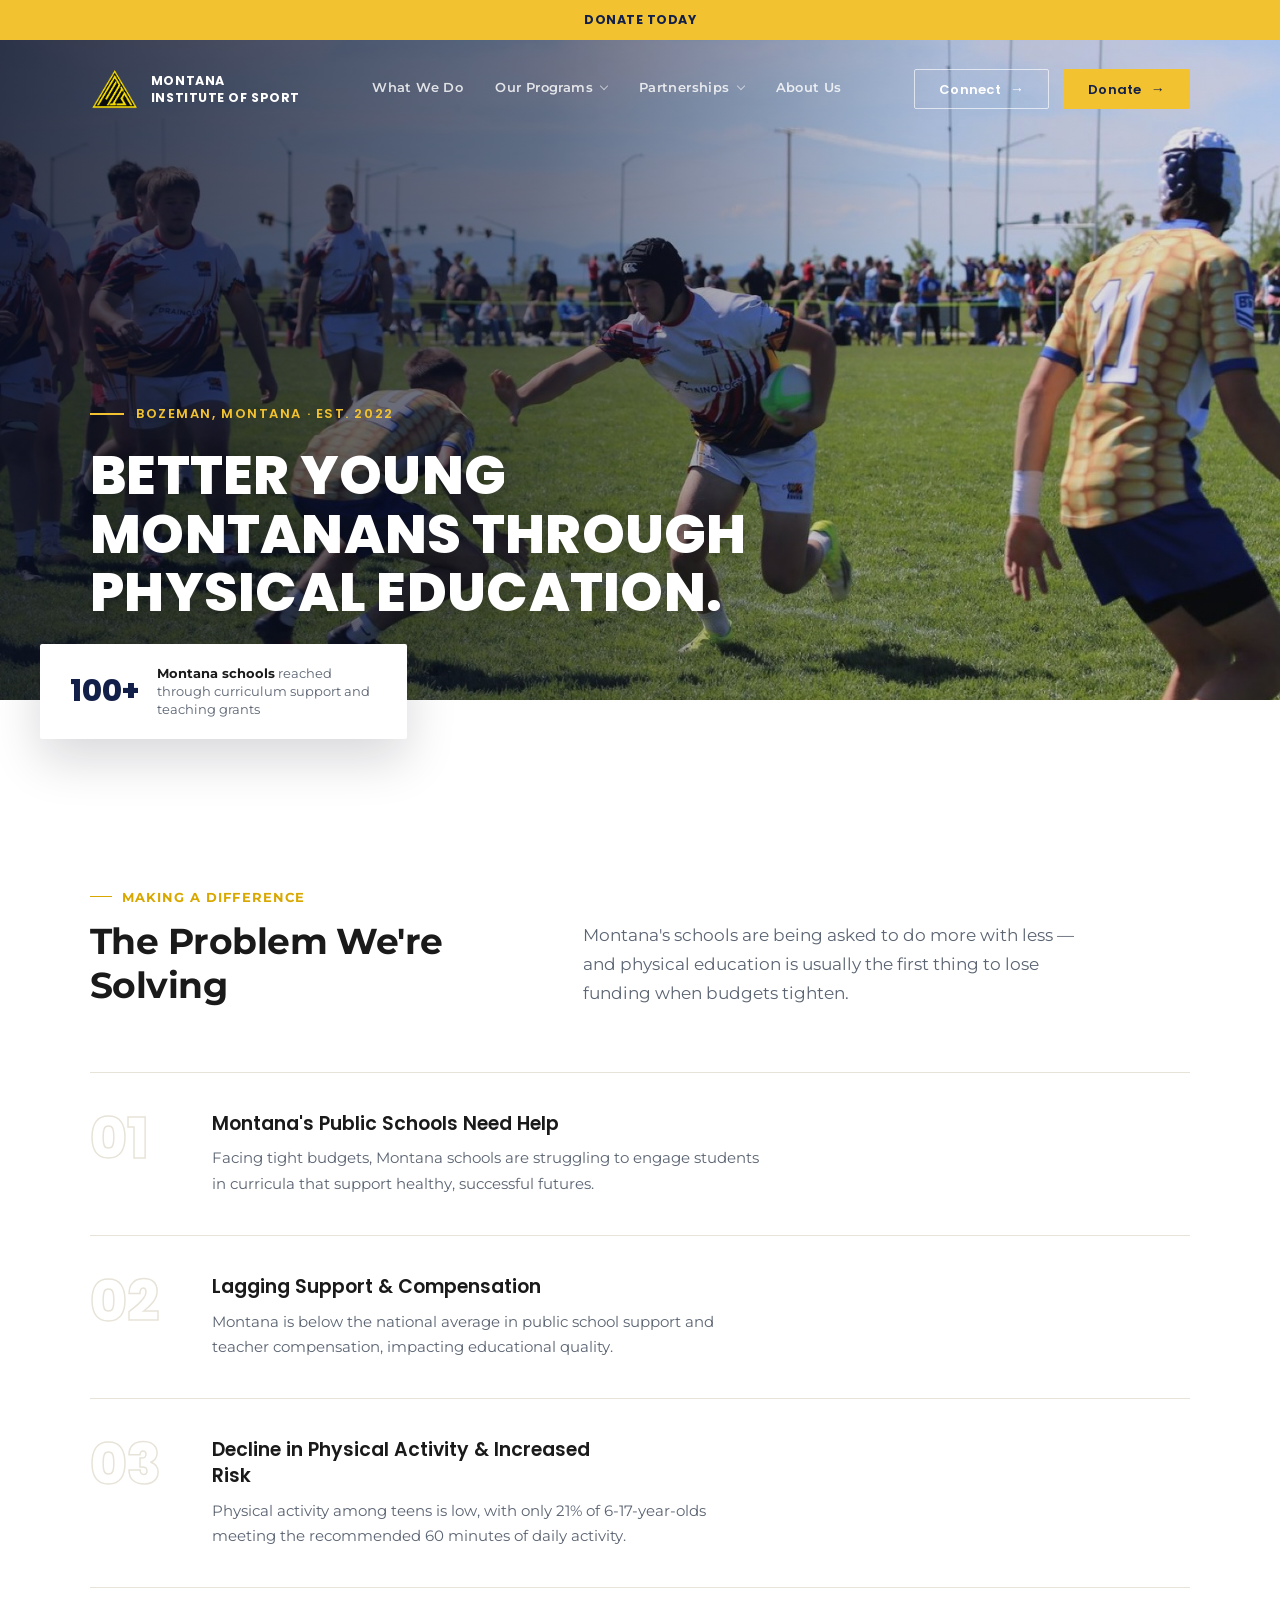
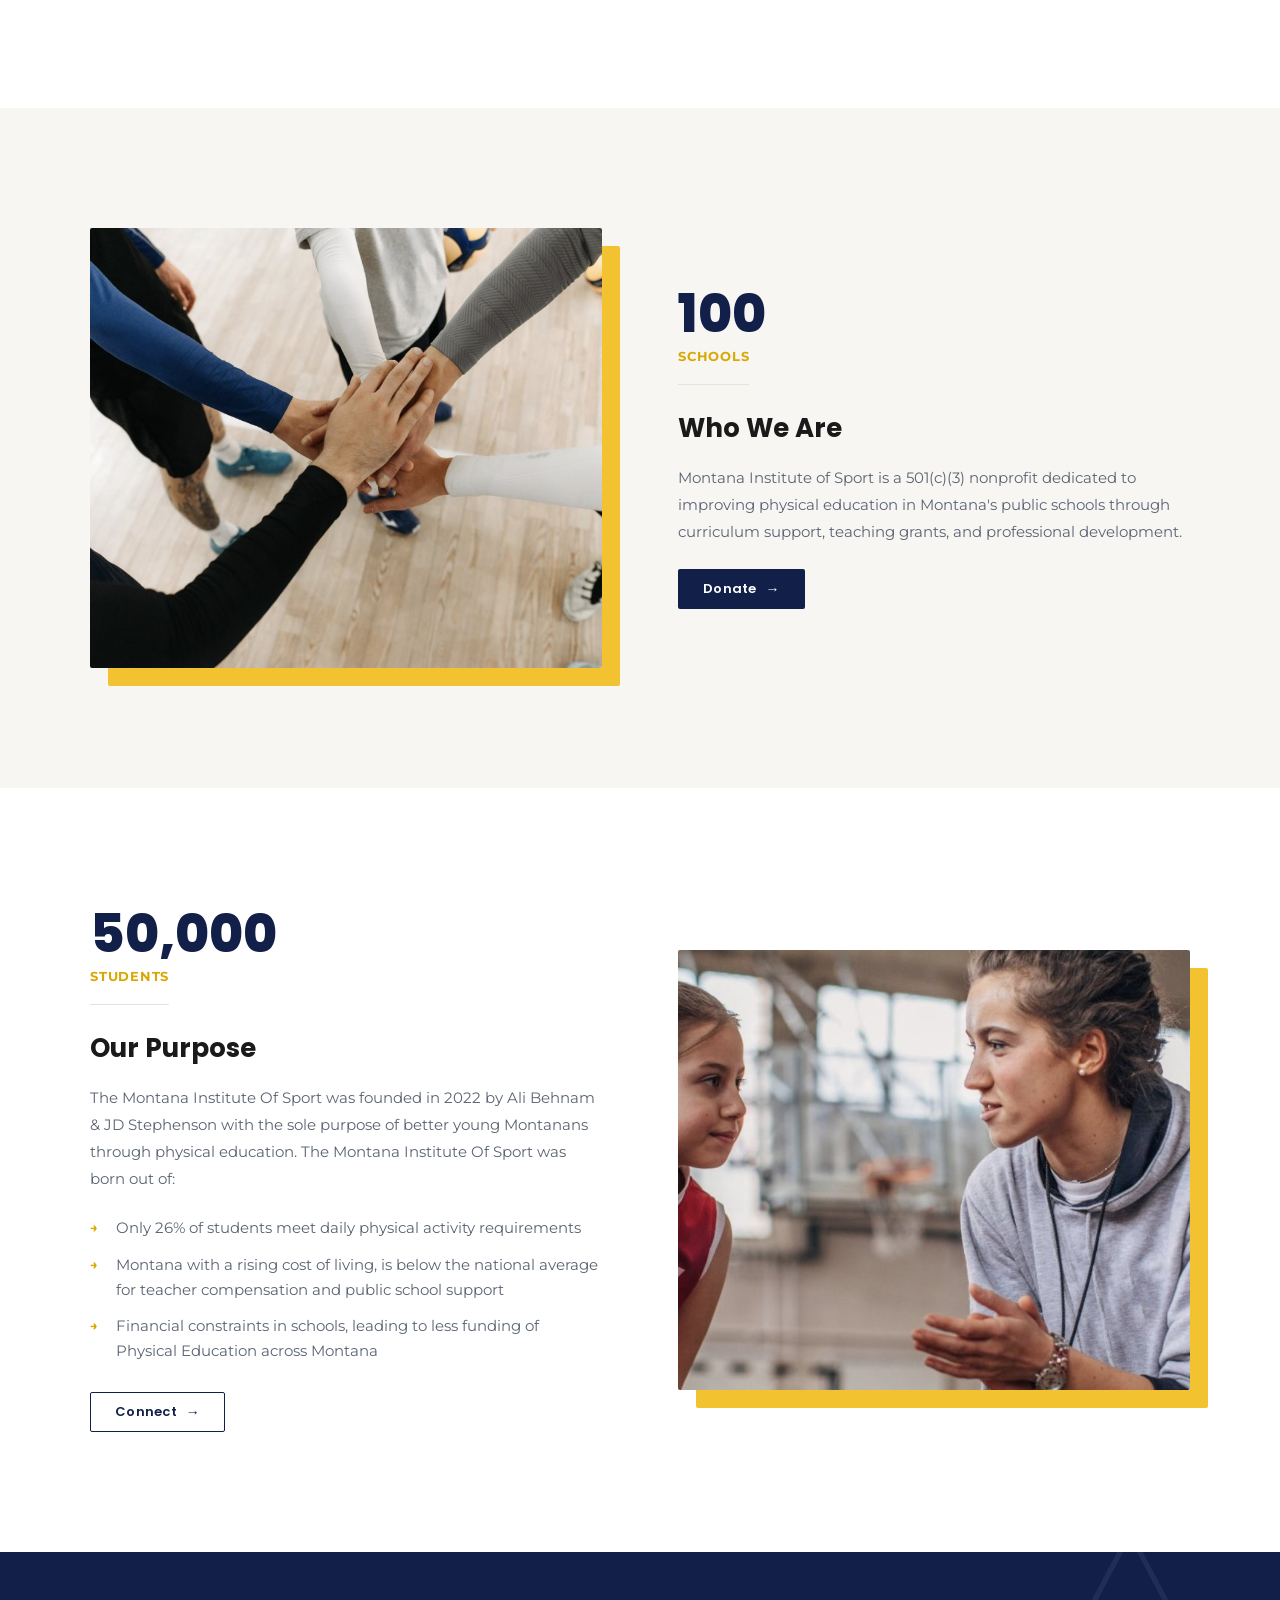
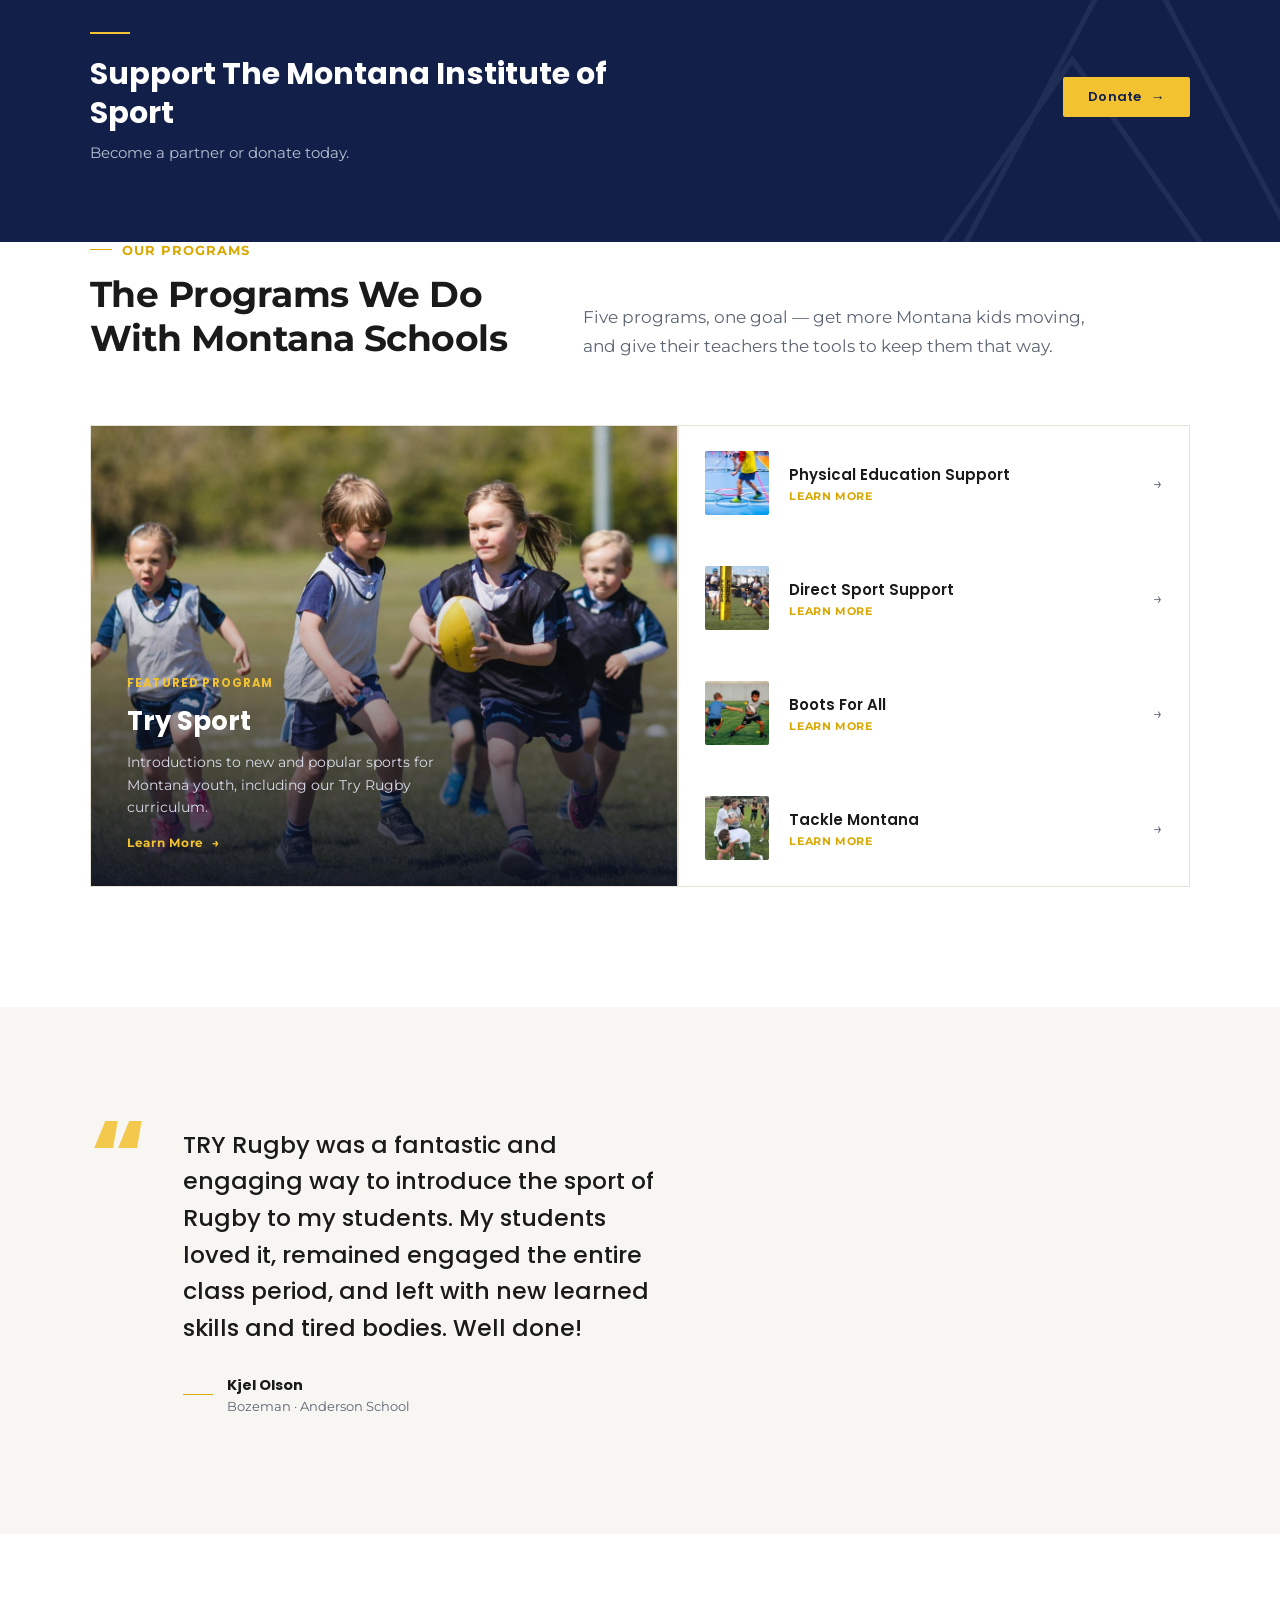
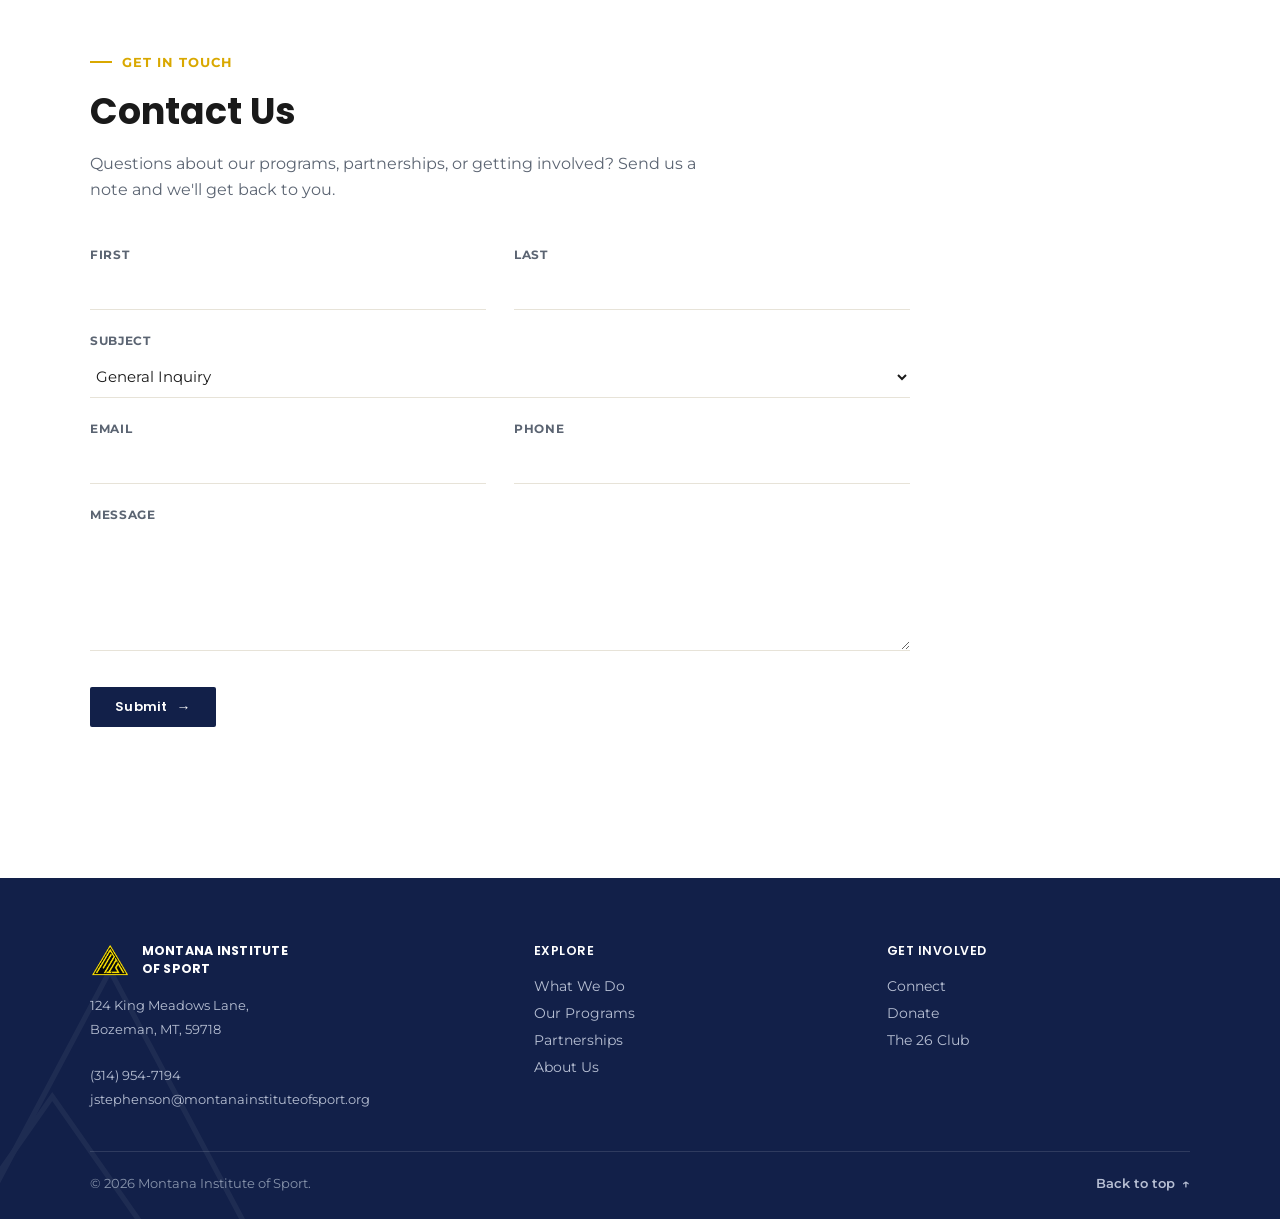
==== commit e30bc031: "Bring look closer to the original site - Programs and Partnerships drop-down menus mirroring the old" ====
--- a/index.html
+++ b/index.html
@@ -35,8 +35,8 @@
       </a>
       <div class="navlinks">
         <a href="what-we-do.html">What We Do</a>
-        <a href="programs.html">Our Programs</a>
-        <a href="partnerships.html">Partnerships</a>
+        <div class="navdrop"><a href="programs.html">Our Programs</a><div class="navdrop-menu"><a href="try-sport.html">Try Sport</a><a href="try-rugby-impact.html">TRY Rugby Tracker</a><a href="pe-support.html">Physical Education Support</a><a href="direct-sport-support.html">Direct Sport Support</a><a href="boots-for-all.html">Boots For All</a><a href="tackle-montana.html">Tackle Montana</a></div></div>
+        <div class="navdrop"><a href="partnerships.html">Partnerships</a><div class="navdrop-menu"><a href="partnerships.html#sponsorship">Sponsorship Opportunities</a><a href="partnerships.html#the-26-club">The 26 Club</a></div></div>
         <a href="about.html">About Us</a>
       </div>
       <div class="nav-ctas">
--- a/css/style.css
+++ b/css/style.css
@@ -67,6 +67,16 @@
 .navlinks a:hover{opacity:1; border-bottom-color:var(--gold);}
 .navlinks a.active{border-bottom-color:var(--gold); opacity:1;}
 .nav-ctas{display:flex; align-items:center; gap:14px;}
+/* Dropdowns under Our Programs / Partnerships, as on the original site */
+.navdrop{position:relative; display:flex; align-items:center;}
+.navdrop > a::after{content:""; display:inline-block; width:5px; height:5px; margin-left:8px; border-right:1.5px solid currentColor; border-bottom:1.5px solid currentColor; transform:translateY(-3px) rotate(45deg); opacity:0.7;}
+.navdrop-menu{position:absolute; top:100%; left:-18px; padding-top:14px; min-width:250px; opacity:0; visibility:hidden; transform:translateY(6px); transition:opacity .18s var(--ease), transform .18s var(--ease), visibility .18s; z-index:60;}
+.navdrop-menu::before{content:""; position:absolute; inset:14px 0 0; background:#fff; border-radius:var(--radius); box-shadow:0 18px 40px rgba(8,13,32,0.22); border-top:3px solid var(--gold);}
+.navdrop:hover .navdrop-menu, .navdrop:focus-within .navdrop-menu{opacity:1; visibility:visible; transform:none;}
+.navlinks .navdrop-menu a{position:relative; display:block; color:var(--navy); opacity:1; padding:11px 18px; border-bottom:1px solid var(--line); font-size:13px; white-space:nowrap;}
+.navlinks .navdrop-menu a:first-child{margin-top:6px;}
+.navlinks .navdrop-menu a:last-child{border-bottom:0; margin-bottom:6px;}
+.navlinks .navdrop-menu a:hover{background:var(--paper); color:var(--navy); border-bottom-color:var(--line);}
 
 /* Hero nav sits transparent over the photo/pattern until the page scrolls */
 .hero .nav{padding:28px 40px 0;}
@@ -98,7 +108,7 @@
 .pagehero{background:var(--navy); padding:64px 0 84px; position:relative; overflow:hidden;}
 .pagehero .eyebrow-white{color:var(--gold); font-family:'Poppins',sans-serif; font-weight:700; font-size:13px; letter-spacing:0.08em; text-transform:uppercase; margin-bottom:16px; display:flex; align-items:center; gap:10px;}
 .pagehero .eyebrow-white::before{content:""; width:22px; height:1.5px; background:var(--gold);}
-.pagehero h1{color:#fff; font-size:clamp(1.9rem, 1.5rem + 1.6vw, 2.75rem); font-weight:700; letter-spacing:-0.01em; max-width:760px;}
+.pagehero h1{color:#fff; font-size:clamp(1.9rem, 1.5rem + 1.6vw, 2.9rem); font-weight:800; text-transform:uppercase; letter-spacing:0.005em; line-height:1.12; max-width:820px;}
 .pagehero p{color:#B7BFD3; font-size:16px; margin-top:14px; max-width:560px; line-height:1.7;}
 
 /* ---------- HOMEPAGE HERO ---------- */
@@ -109,7 +119,7 @@
 .hero-text{max-width:1180px; margin:0 auto; padding:40px 40px 0; flex:1; display:flex; flex-direction:column; justify-content:flex-end; width:100%;}
 .hero-kicker{display:flex; align-items:center; gap:12px; color:var(--gold); font-family:'Poppins',sans-serif; font-weight:600; font-size:13px; letter-spacing:0.12em; text-transform:uppercase; margin-bottom:22px;}
 .hero-kicker::before{content:""; width:34px; height:1.5px; background:var(--gold);}
-.hero-text h1{color:#fff; font-weight:700; font-size:clamp(2.25rem, 1.6rem + 3vw, 3.6rem); line-height:1.12; max-width:660px; letter-spacing:-0.01em; text-shadow:0 2px 20px rgba(0,0,0,0.25);}
+.hero-text h1{color:#fff; font-weight:800; text-transform:uppercase; font-size:clamp(2.1rem, 1.5rem + 2.8vw, 3.4rem); line-height:1.08; max-width:720px; letter-spacing:0.005em; text-shadow:0 2px 20px rgba(0,0,0,0.25);}
 .hero-ctas{margin-top:32px; display:flex; gap:14px;}
 .hero-ctas .btn{padding:15px 30px; font-size:14px;}
 
@@ -289,7 +299,7 @@
 .contact-photo{position:relative; background:var(--navy-deep); overflow:hidden;}
 .contact-photo::after{content:""; position:absolute; inset:0; background:linear-gradient(180deg, rgba(8,13,32,0.55), rgba(8,13,32,0.78));}
 .contact-photo-inner{position:relative; z-index:2; height:100%; display:flex; flex-direction:column; justify-content:center; padding:60px;}
-.contact-photo-inner h1{color:#fff; font-size:38px; font-weight:700; line-height:1.2;}
+.contact-photo-inner h1{color:#fff; font-size:38px; font-weight:800; text-transform:uppercase; line-height:1.12;}
 .contact-photo-inner p{color:#B7BFD3; font-size:15px; margin-top:16px; max-width:380px;}
 .quicklinks{margin-top:40px; display:flex; flex-direction:column; gap:16px;}
 .quicklinks a{color:#fff; font-size:15px; font-weight:600; text-decoration:none; display:flex; align-items:center; gap:12px;}
@@ -306,6 +316,7 @@
   .hero .nav{padding:22px 24px 0;}
   .navlinks{order:3; width:100%; display:grid; grid-template-columns:1fr 1fr; gap:12px 16px; padding-top:14px; border-top:1px solid rgba(255,255,255,0.12);}
   .navlinks a{justify-self:start;}
+  .navdrop-menu, .navdrop > a::after{display:none;}
   .section{padding:64px 0;}
   .section.tight{padding:48px 0;}
   .section.roomy{padding:80px 0;}
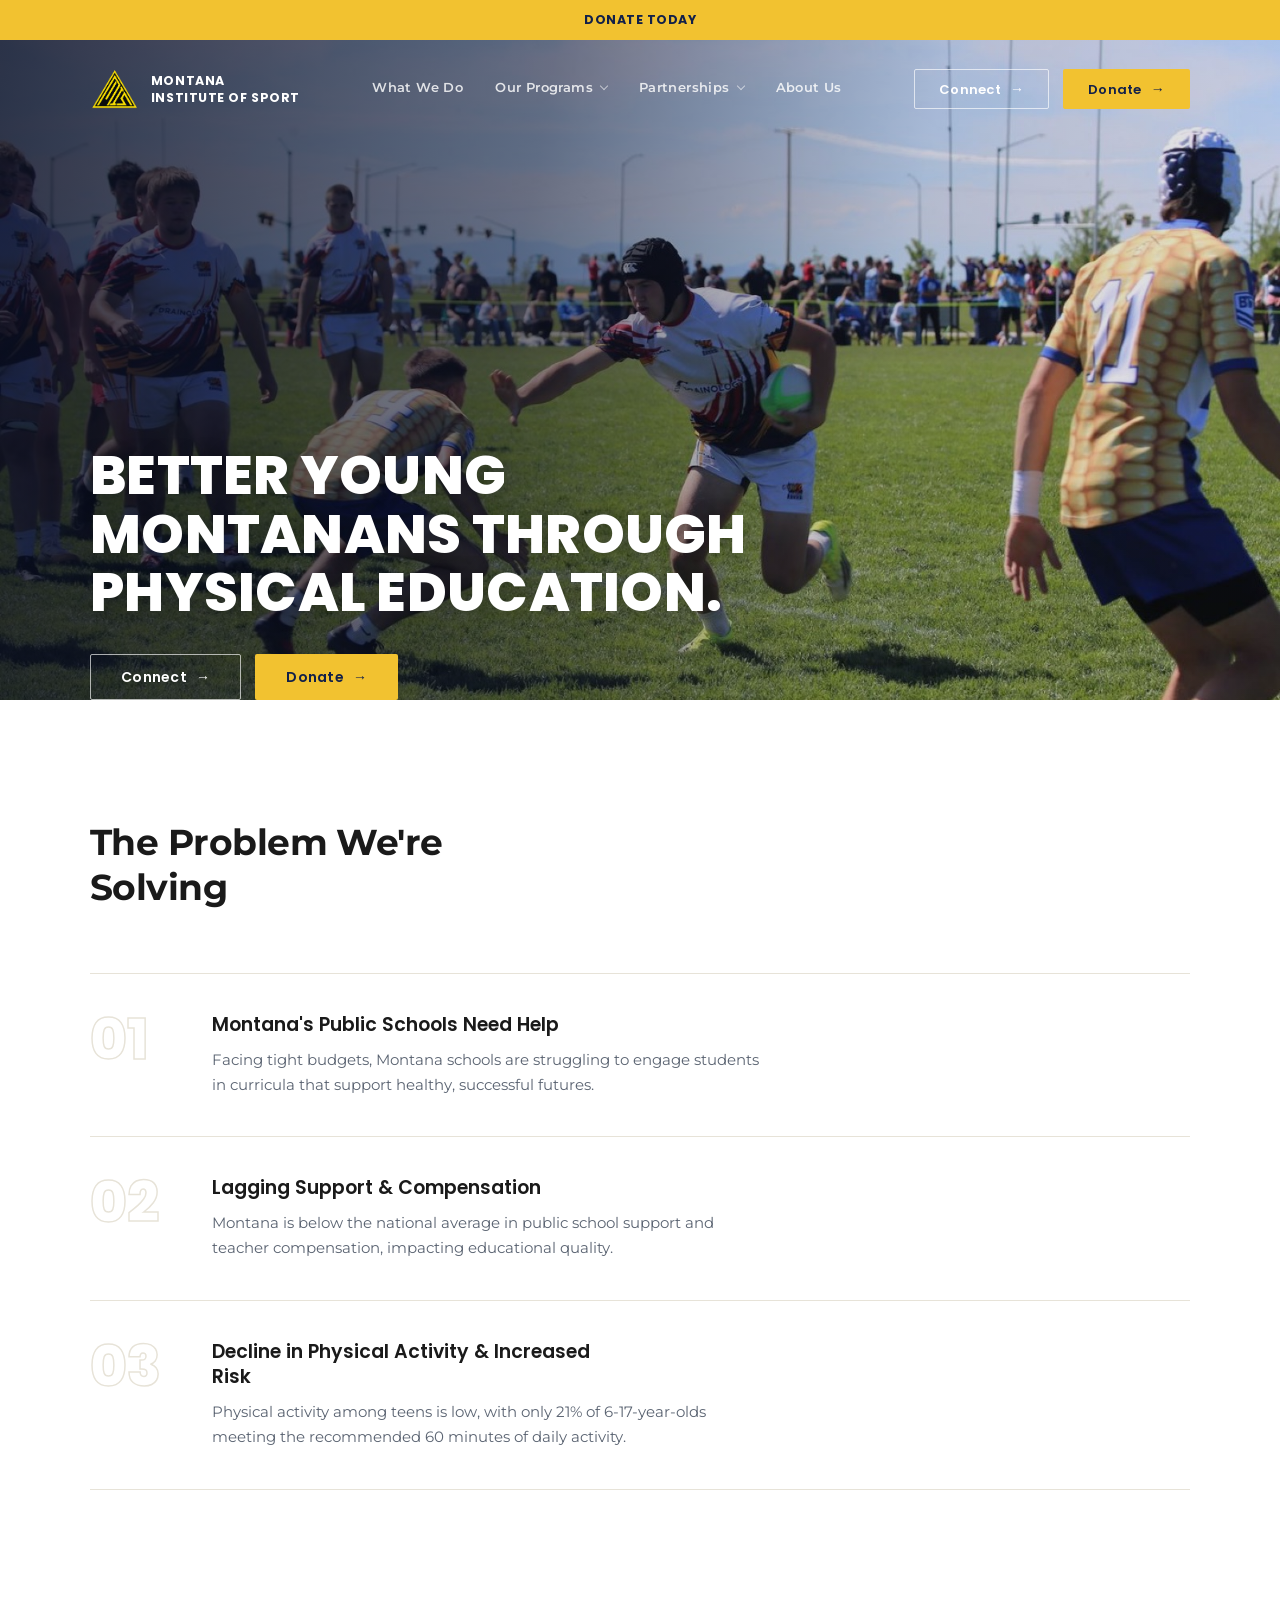
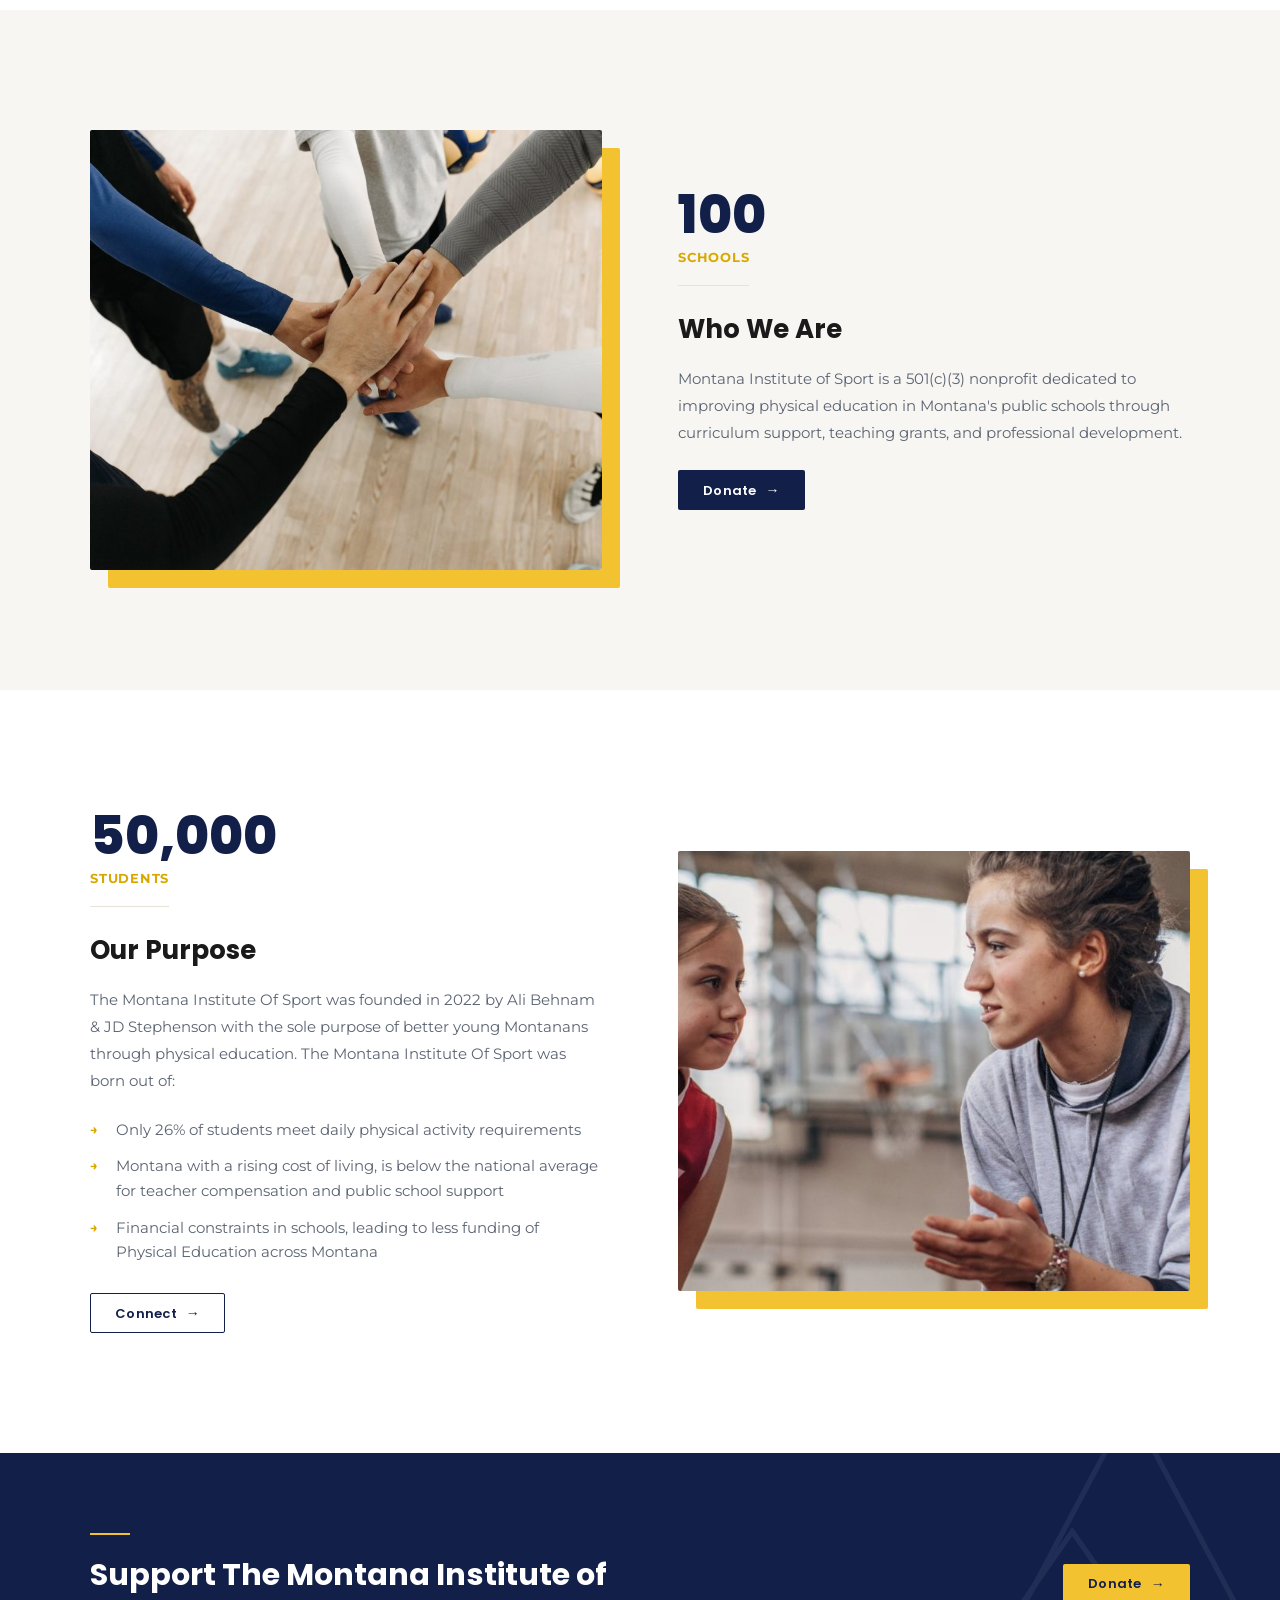
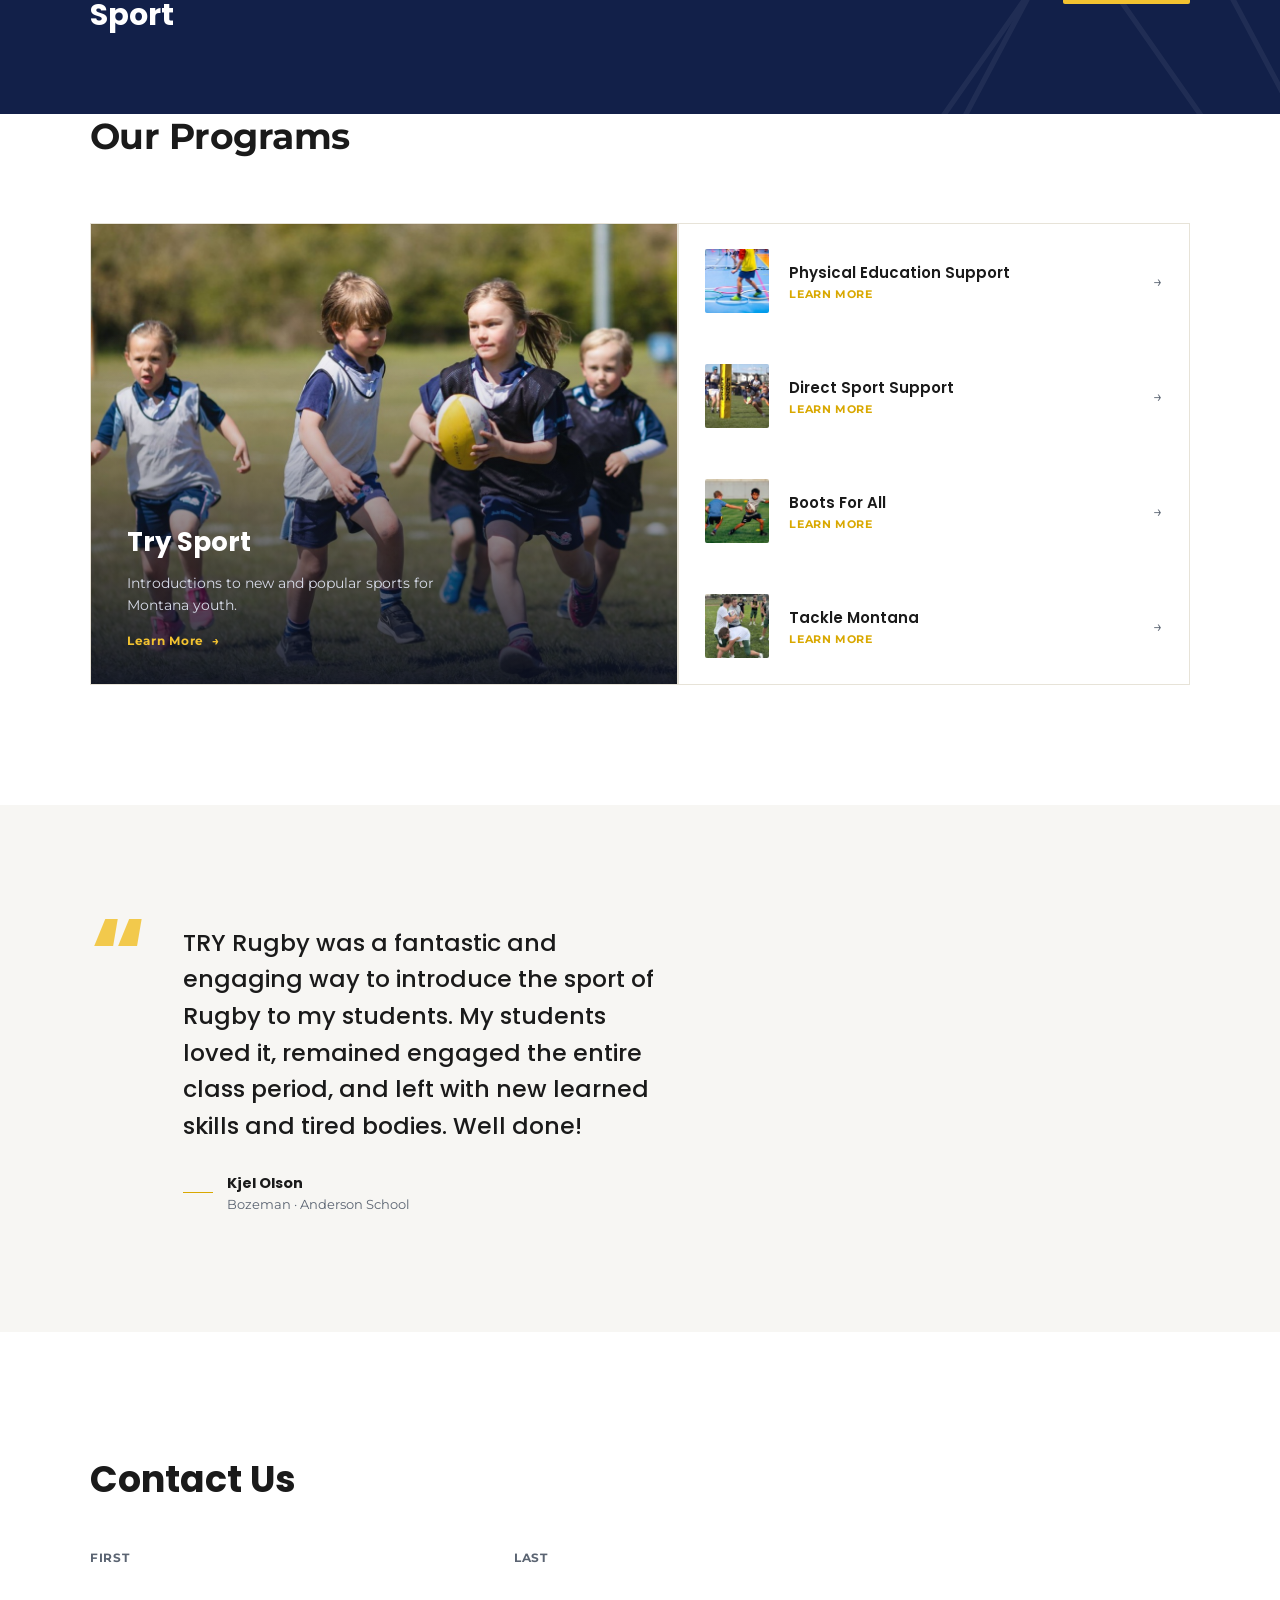
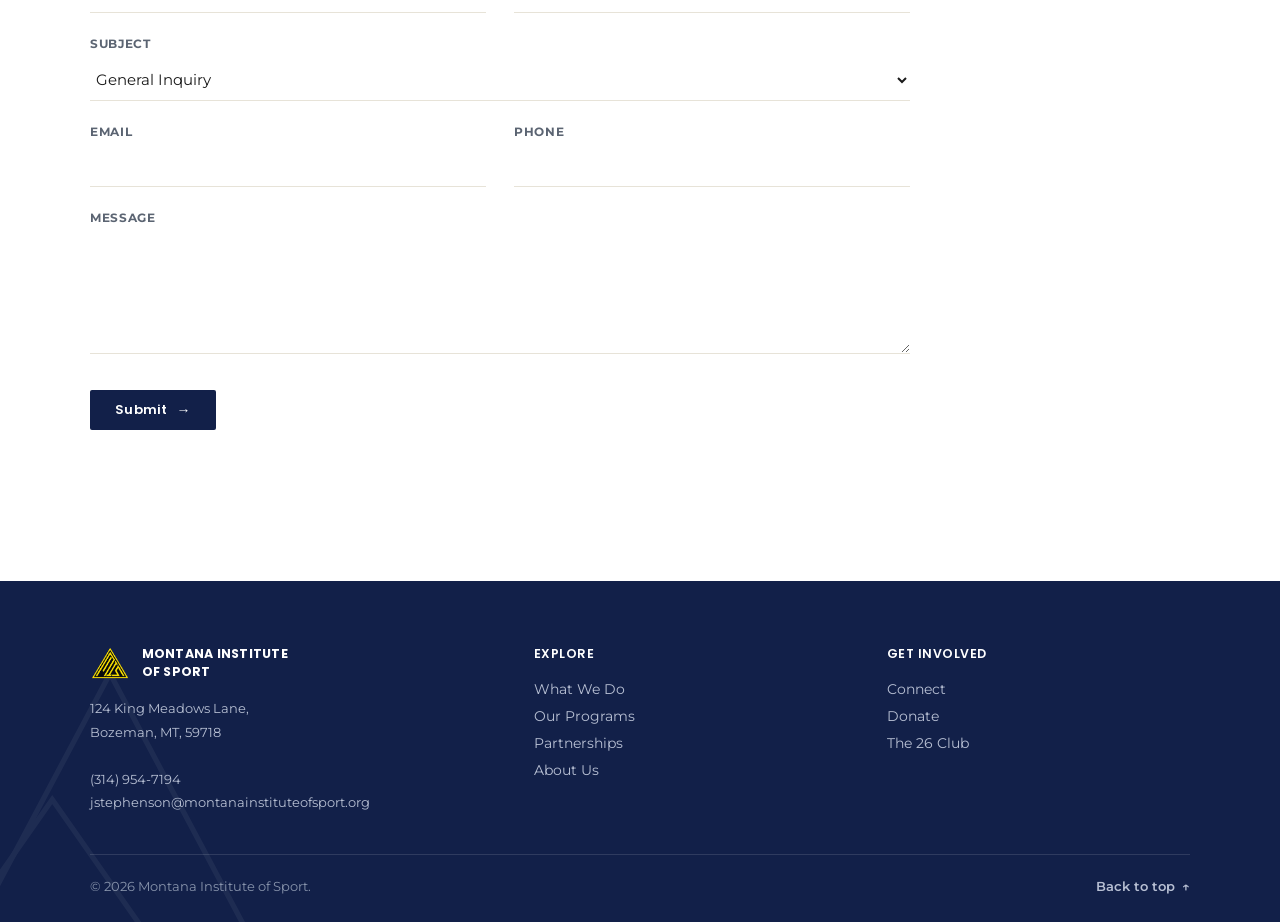
==== commit 25fac107: "Remove TRY Rugby tracker; keep only content from the live MIS site - Delete try-rugby-impact page, i" ====
--- a/index.html
+++ b/index.html
@@ -35,7 +35,7 @@
       </a>
       <div class="navlinks">
         <a href="what-we-do.html">What We Do</a>
-        <div class="navdrop"><a href="programs.html">Our Programs</a><div class="navdrop-menu"><a href="try-sport.html">Try Sport</a><a href="try-rugby-impact.html">TRY Rugby Tracker</a><a href="pe-support.html">Physical Education Support</a><a href="direct-sport-support.html">Direct Sport Support</a><a href="boots-for-all.html">Boots For All</a><a href="tackle-montana.html">Tackle Montana</a></div></div>
+        <div class="navdrop"><a href="programs.html">Our Programs</a><div class="navdrop-menu"><a href="try-sport.html">Try Sport</a><a href="pe-support.html">Physical Education Support</a><a href="direct-sport-support.html">Direct Sport Support</a><a href="boots-for-all.html">Boots For All</a><a href="tackle-montana.html">Tackle Montana</a></div></div>
         <div class="navdrop"><a href="partnerships.html">Partnerships</a><div class="navdrop-menu"><a href="partnerships.html#sponsorship">Sponsorship Opportunities</a><a href="partnerships.html#the-26-club">The 26 Club</a></div></div>
         <a href="about.html">About Us</a>
       </div>
@@ -45,7 +45,6 @@
       </div>
     </nav>
     <div class="hero-text">
-      <div class="hero-kicker">Bozeman, Montana &middot; Est. 2022</div>
       <h1>Better young Montanans through physical education.</h1>
       <div class="hero-ctas">
         <a href="contact.html" class="btn btn-outline">Connect</a>
@@ -55,21 +54,12 @@
   </div>
 </div>
 
-<div class="hero-stat-chip reveal">
-  <div class="inner">
-    <div class="num">100+</div>
-    <div class="cap"><b>Montana schools</b> reached through curriculum support and teaching grants</div>
-  </div>
-</div>
-
-<div class="section section-with-chip">
+<div class="section">
   <div class="wrap">
     <div class="section-intro">
       <div>
-        <div class="eyebrow">Making a Difference</div>
         <div class="h2">The Problem We're Solving</div>
       </div>
-      <p class="lede">Montana's schools are being asked to do more with less &mdash; and physical education is usually the first thing to lose funding when budgets tighten.</p>
     </div>
     <div class="problem-list">
       <div class="problem-row reveal">
@@ -141,7 +131,6 @@
     <div class="copy">
       <div class="rule"></div>
       <h3>Support The Montana Institute of Sport</h3>
-      <p>Become a partner or donate today.</p>
     </div>
     <a href="https://secure.givelively.org/donate/montana-institute-of-sport" target="_blank" rel="noopener" class="btn btn-gold">Donate</a>
   </div>
@@ -151,10 +140,8 @@
   <div class="wrap">
     <div class="section-intro">
       <div>
-        <div class="eyebrow">Our Programs</div>
-        <div class="h2">The Programs We Do With Montana Schools</div>
-      </div>
-      <p class="lede">Five programs, one goal &mdash; get more Montana kids moving, and give their teachers the tools to keep them that way.</p>
+        <div class="h2">Our Programs</div>
+      </div>
     </div>
   </div>
   <div class="wrap">
@@ -162,9 +149,8 @@
       <a href="try-sport.html" class="prog-feature">
         <img src="images/photos/try-rugby-kids.jpg" alt="Young kids running with a rugby ball during a TRY Rugby session" loading="lazy">
         <div class="prog-feature-label">
-          <div class="kicker">Featured Program</div>
           <div class="t">Try Sport</div>
-          <div class="d">Introductions to new and popular sports for Montana youth, including our Try Rugby curriculum.</div>
+          <div class="d">Introductions to new and popular sports for Montana youth.</div>
           <div class="l">Learn More</div>
         </div>
       </a>
@@ -227,9 +213,7 @@
 <div class="section">
   <div class="wrap">
     <div class="contact-head">
-      <div class="eyebrow">Get In Touch</div>
       <h2>Contact Us</h2>
-      <p>Questions about our programs, partnerships, or getting involved? Send us a note and we'll get back to you.</p>
     </div>
     <form class="form-grid" action="https://api.web3forms.com/submit" method="POST" data-contact-form>
       <input type="hidden" name="access_key" value="WEB3FORMS_ACCESS_KEY">
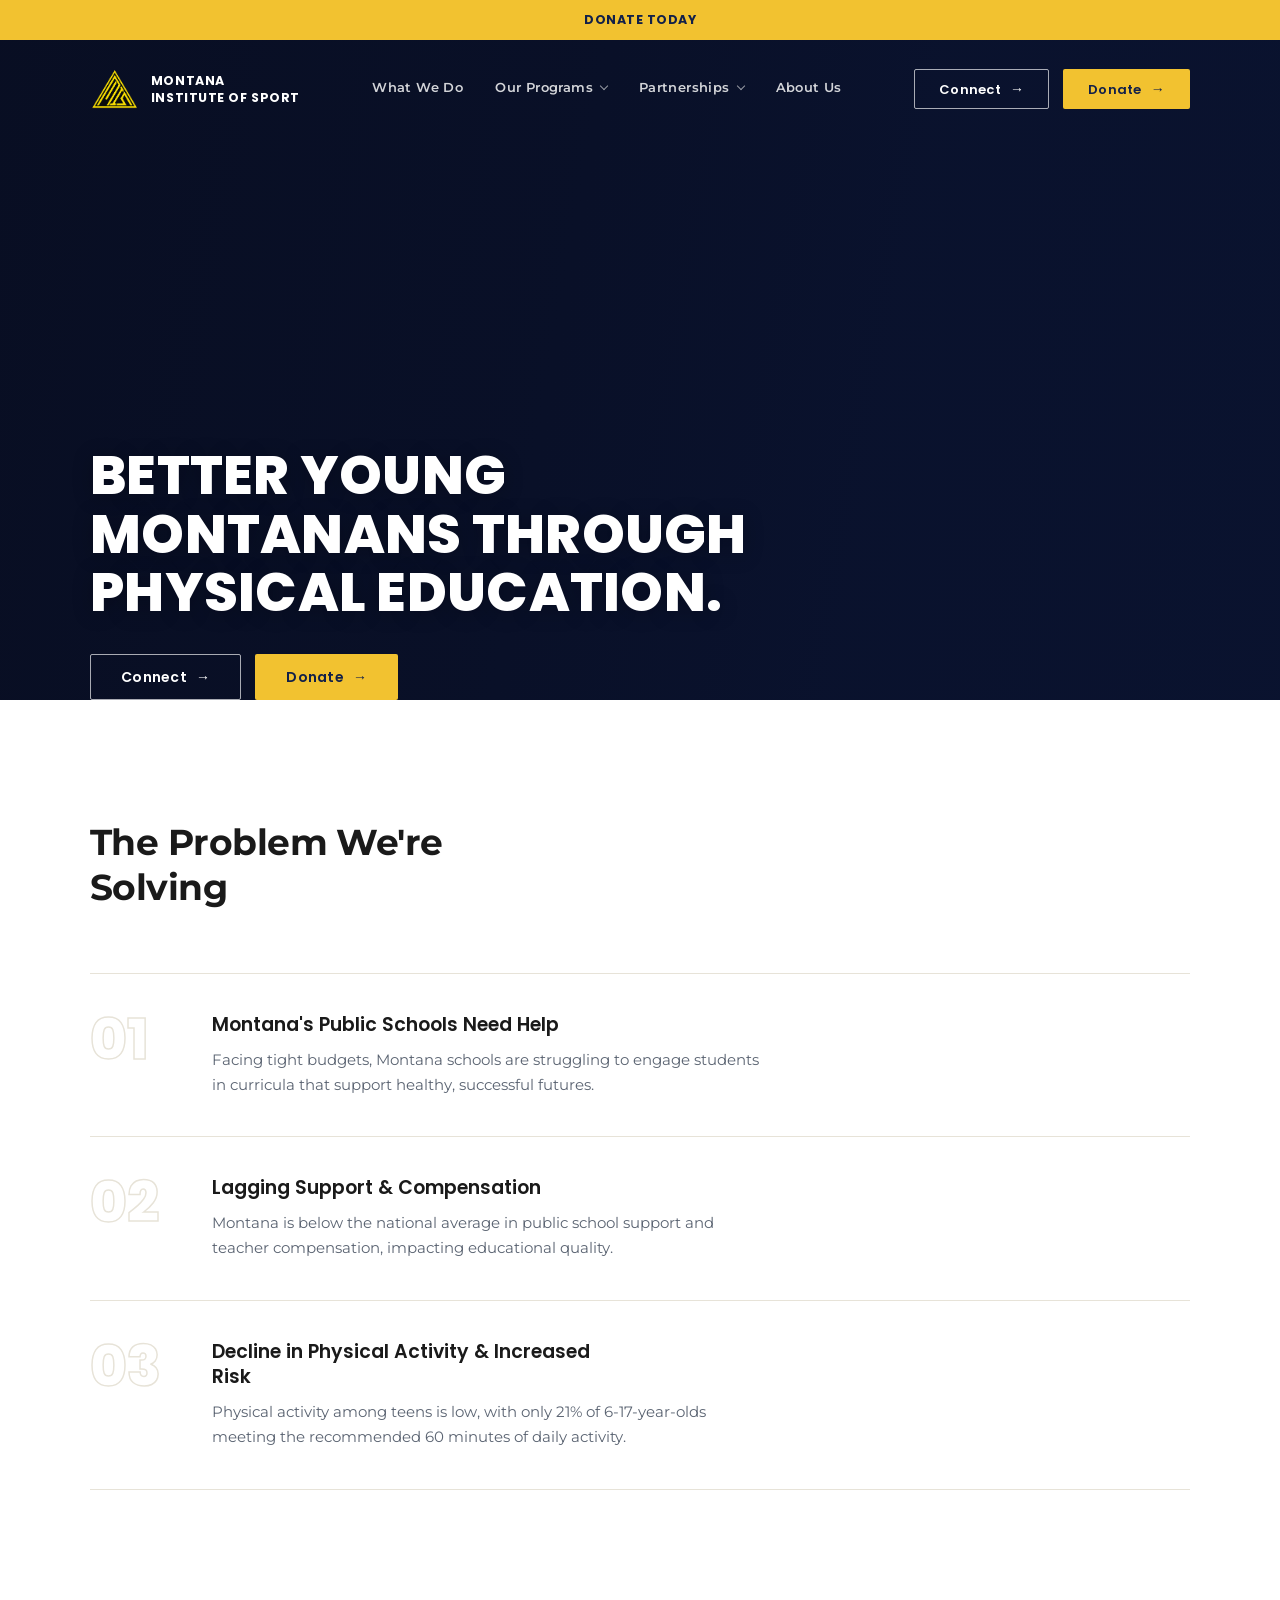
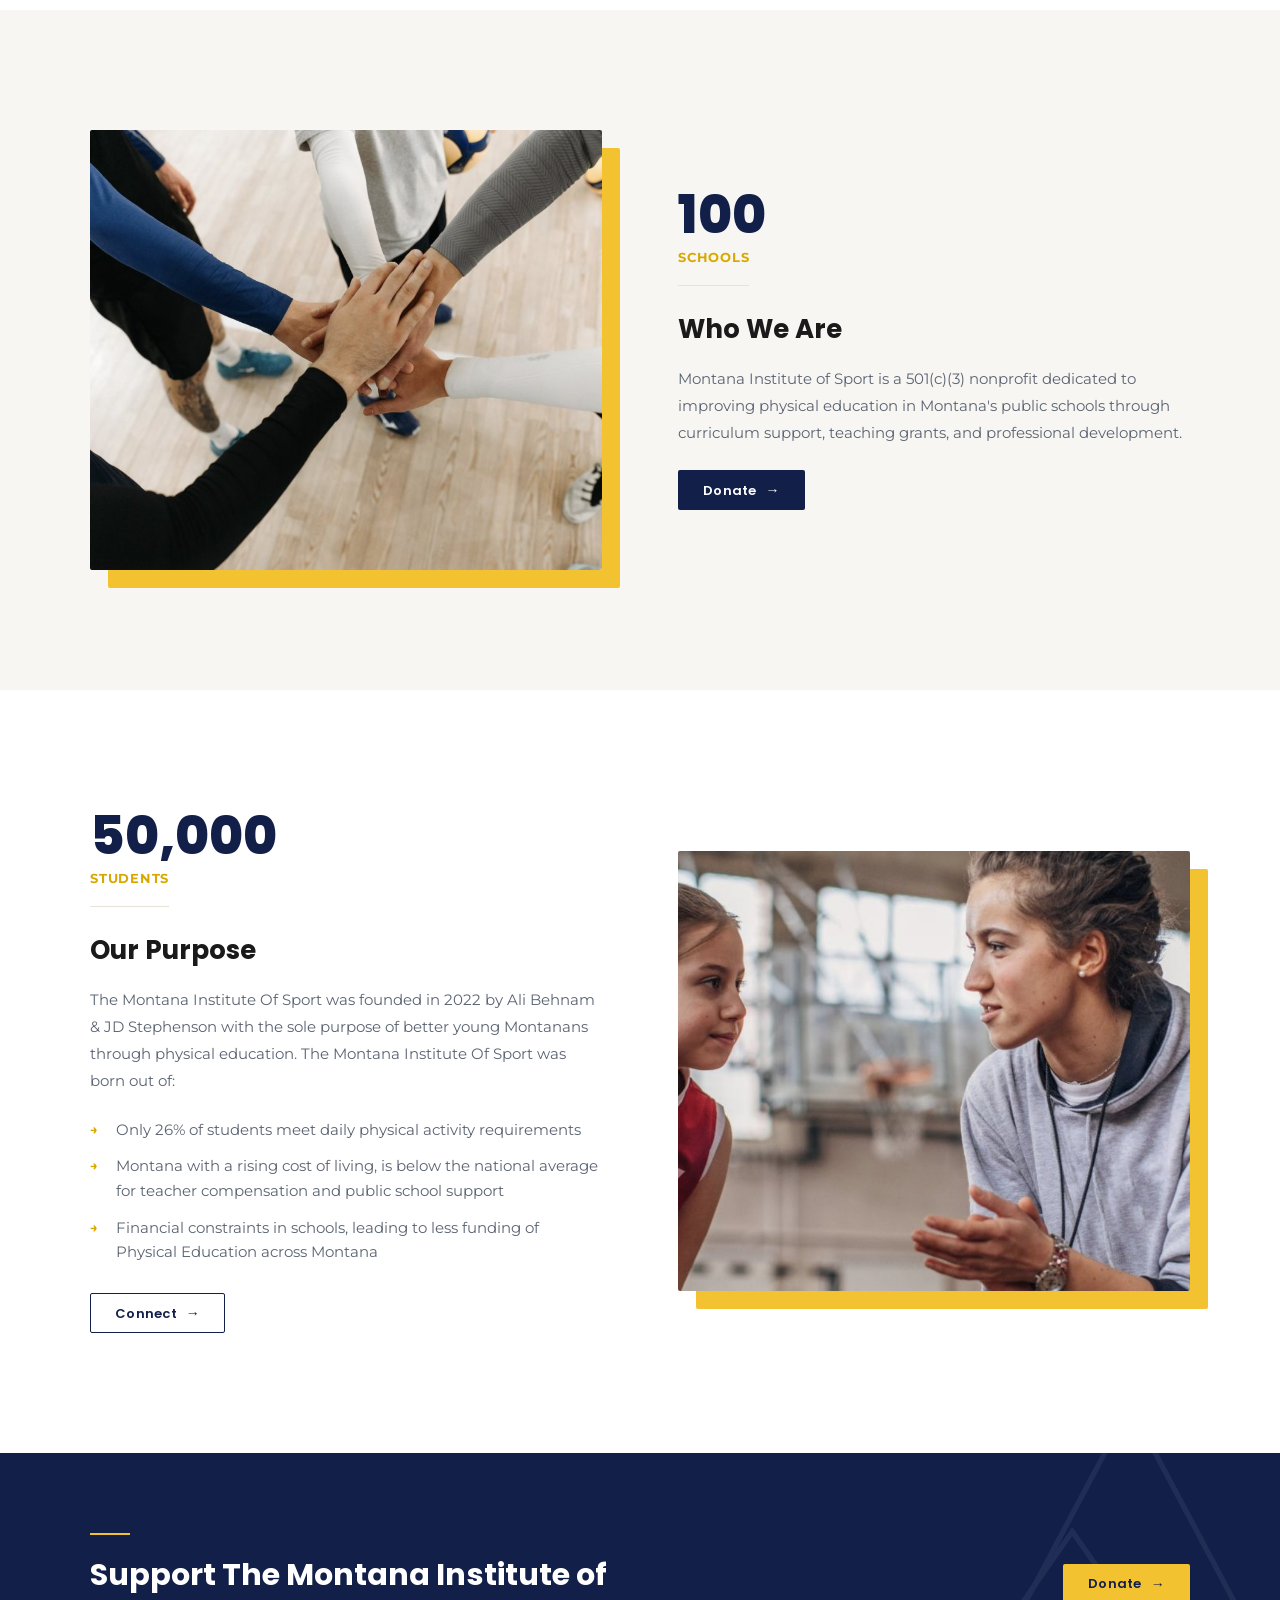
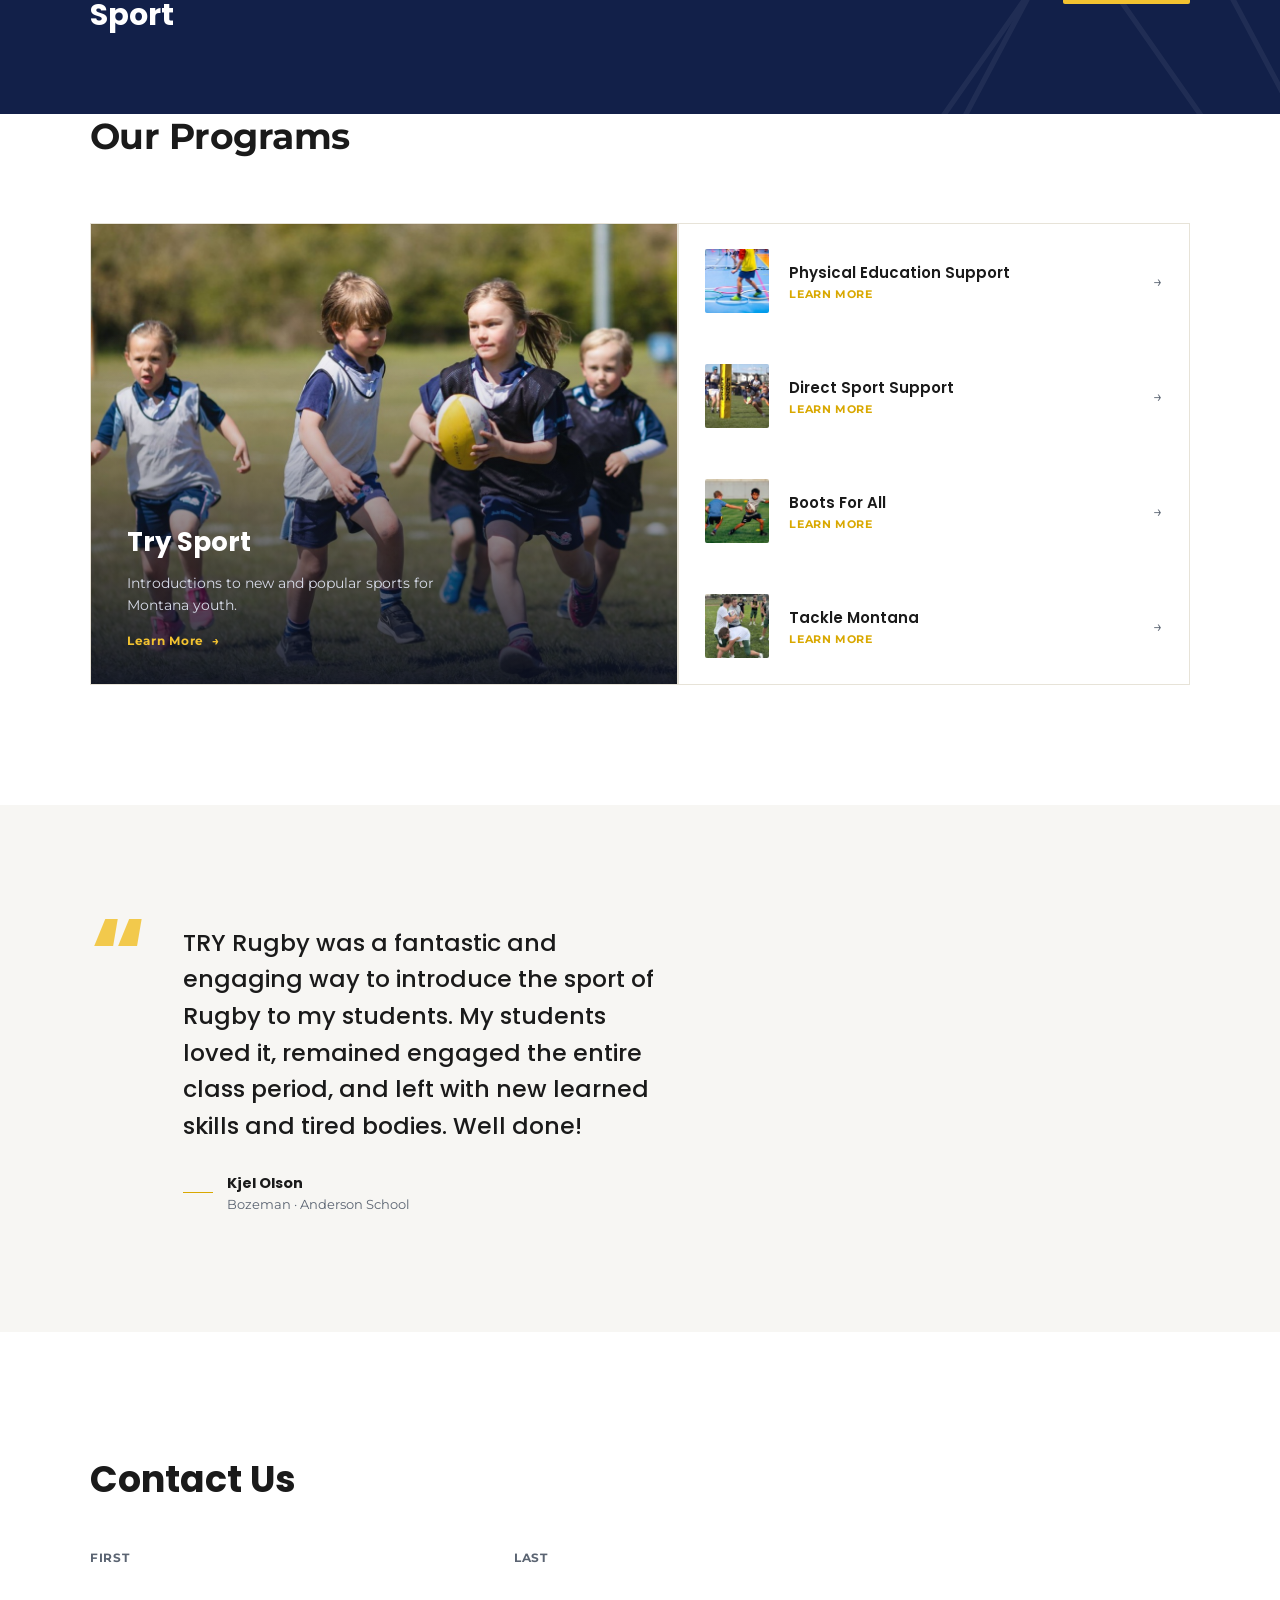
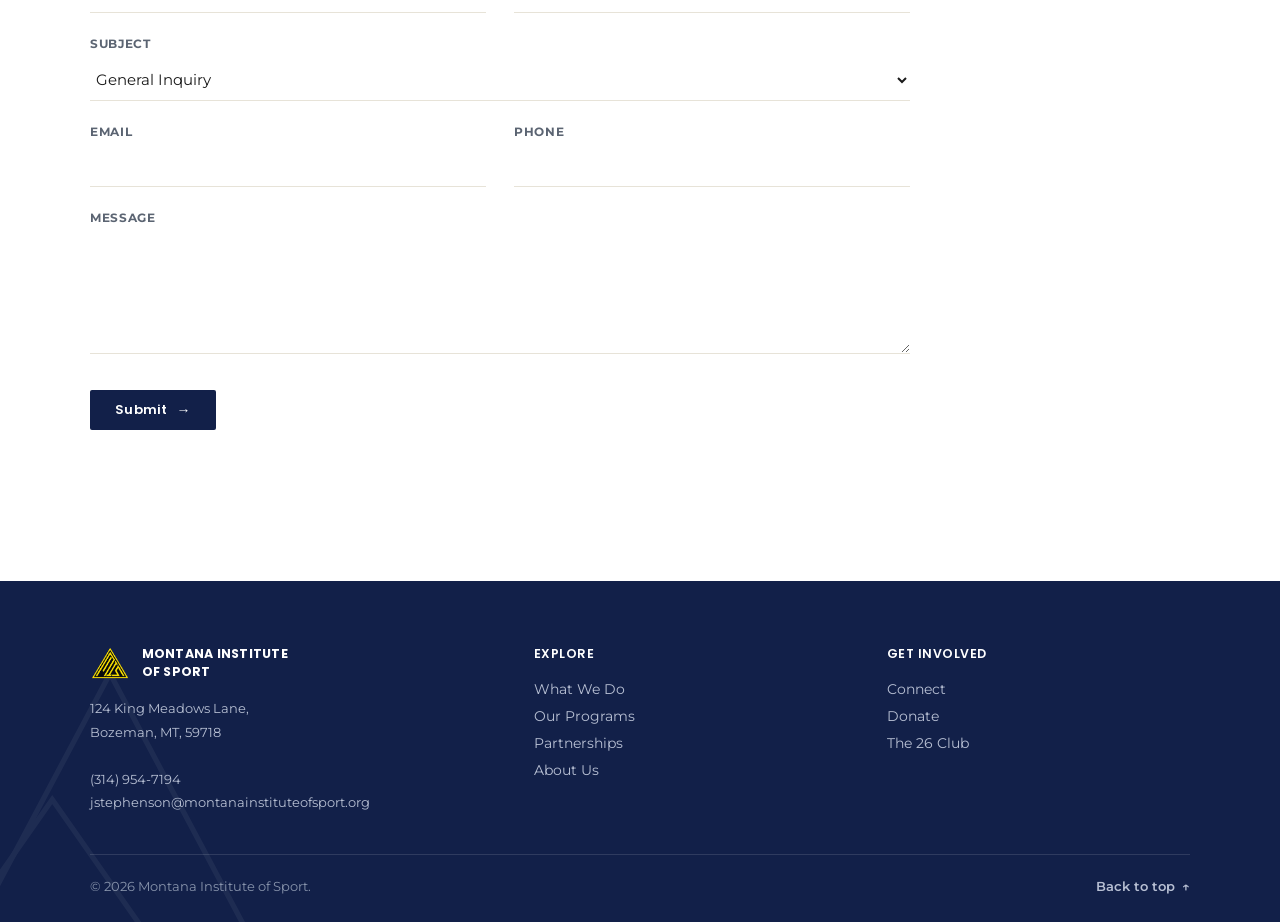
==== commit b8a61a0d: "Remove rugby photo from homepage hero - Hero is now the plain navy background; share image rebuilt w" ====
--- a/index.html
+++ b/index.html
@@ -19,14 +19,13 @@
 <link rel="preconnect" href="https://fonts.googleapis.com">
 <link rel="preconnect" href="https://fonts.gstatic.com" crossorigin>
 <link href="https://fonts.googleapis.com/css2?family=Poppins:wght@500;600;700;800&family=Montserrat:wght@400;500;600;700&display=swap" rel="stylesheet">
-<link rel="stylesheet" href="css/style.css">
+<link rel="stylesheet" href="css/style.css?v=2">
 </head>
 <body id="top">
 
 <a class="topbar" href="https://secure.givelively.org/donate/montana-institute-of-sport" target="_blank" rel="noopener">DONATE TODAY</a>
 
 <div class="hero">
-  <img class="hero-bg" src="images/photos/hero-youth-rugby.jpg" alt="Montana youth rugby players in a tackle during a tournament match" fetchpriority="high">
   <div class="hero-content">
     <nav class="nav">
       <a class="brand" href="index.html">
@@ -297,6 +296,6 @@
   </div>
 </div>
 
-<script src="js/site.js" defer></script>
+<script src="js/site.js?v=2" defer></script>
 </body>
 </html>
--- a/css/style.css
+++ b/css/style.css
@@ -63,7 +63,7 @@
 .brand img{height:42px; width:auto; display:block;}
 .brand-name{font-family:'Poppins',sans-serif; font-weight:700; font-size:12.5px; letter-spacing:0.045em; color:#fff; line-height:1.4;}
 .navlinks{display:flex; align-items:center; gap:32px;}
-.navlinks a{color:#fff; font-size:13px; font-weight:600; letter-spacing:0.03em; text-decoration:none; padding-bottom:3px; border-bottom:1px solid transparent; opacity:0.82;}
+.navlinks a{white-space:nowrap; color:#fff; font-size:13px; font-weight:600; letter-spacing:0.03em; text-decoration:none; padding-bottom:3px; border-bottom:1px solid transparent; opacity:0.82;}
 .navlinks a:hover{opacity:1; border-bottom-color:var(--gold);}
 .navlinks a.active{border-bottom-color:var(--gold); opacity:1;}
 .nav-ctas{display:flex; align-items:center; gap:14px;}
@@ -310,6 +310,11 @@
 .form-row{display:grid; grid-template-columns:1fr 1fr; gap:0 20px;}
 
 /* ---------- RESPONSIVE ---------- */
+@media (max-width: 1100px) and (min-width: 901px){
+  .navlinks{gap:20px;}
+  .nav-ctas{gap:10px;}
+  .nav-ctas .btn{padding-left:16px; padding-right:16px;}
+}
 @media (max-width: 900px){
   .wrap{padding:0 24px;}
   .nav{padding:18px 24px; flex-wrap:wrap; gap:16px;}
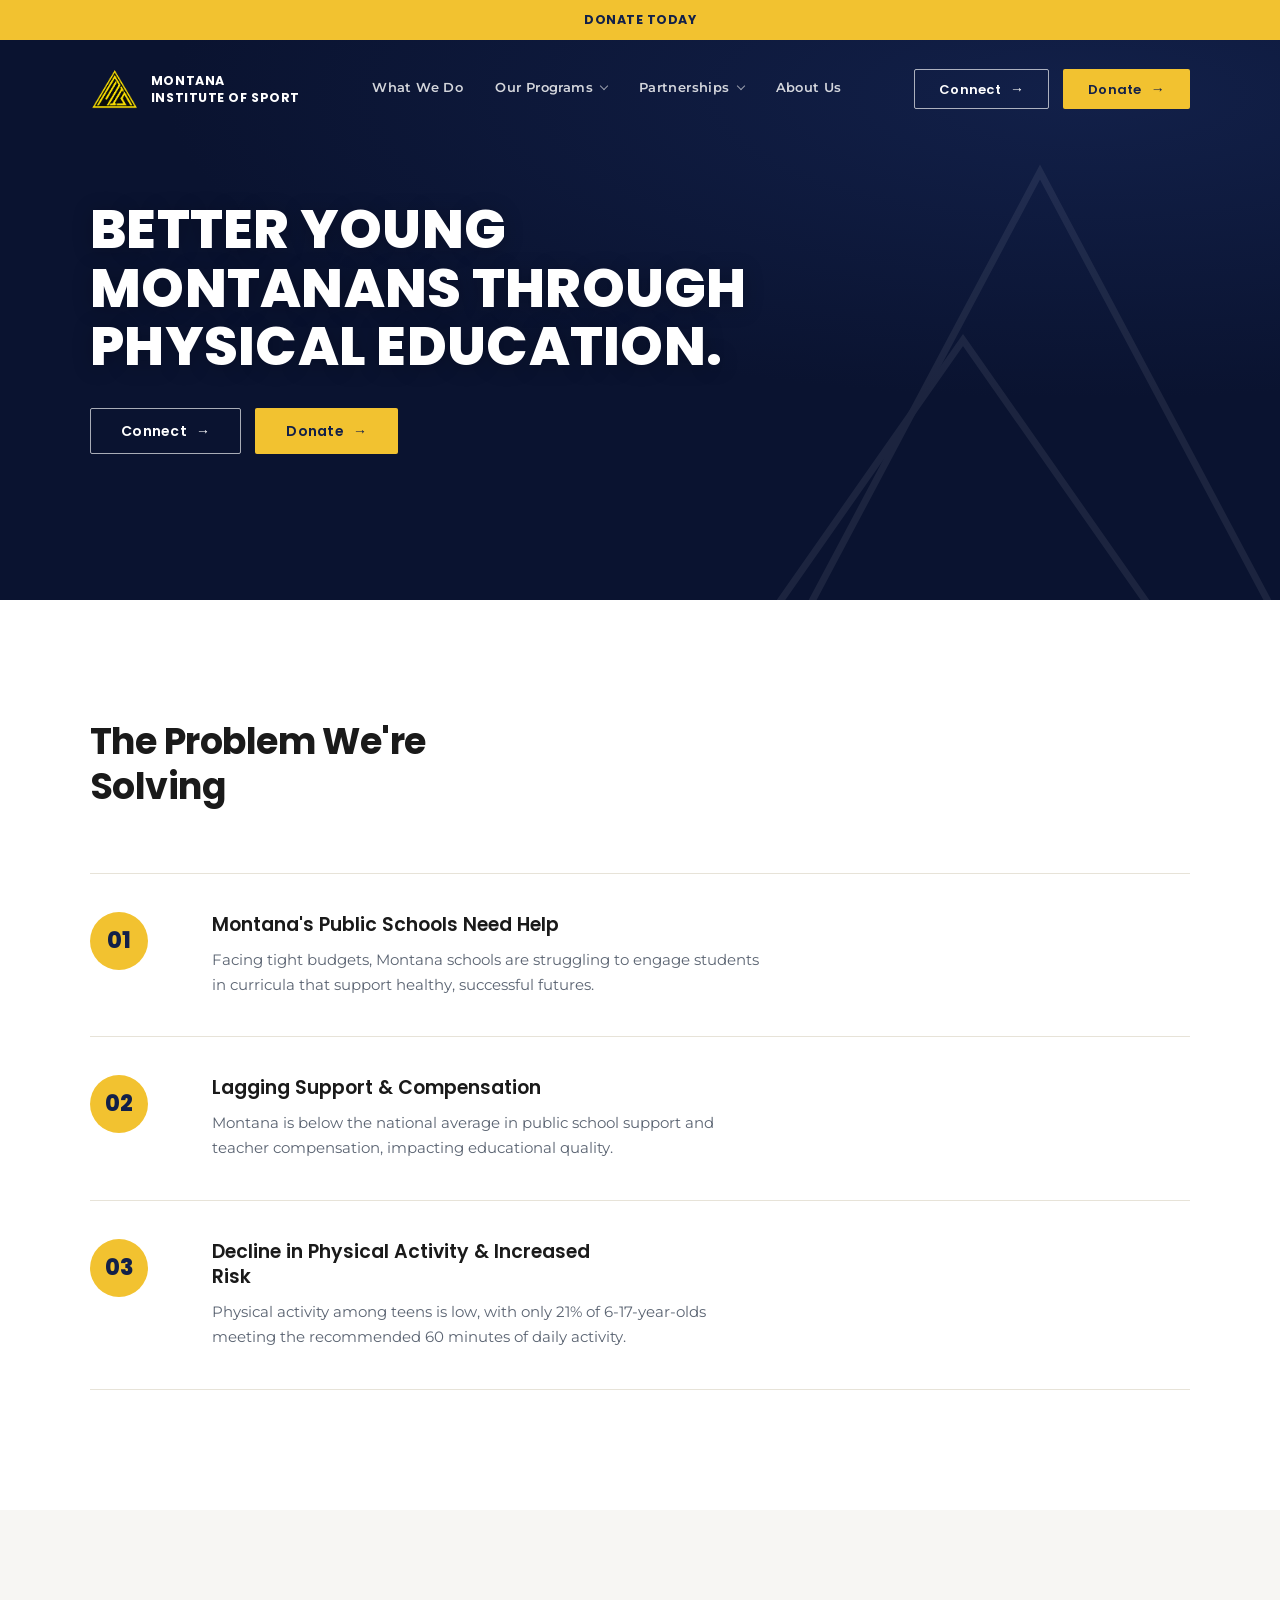
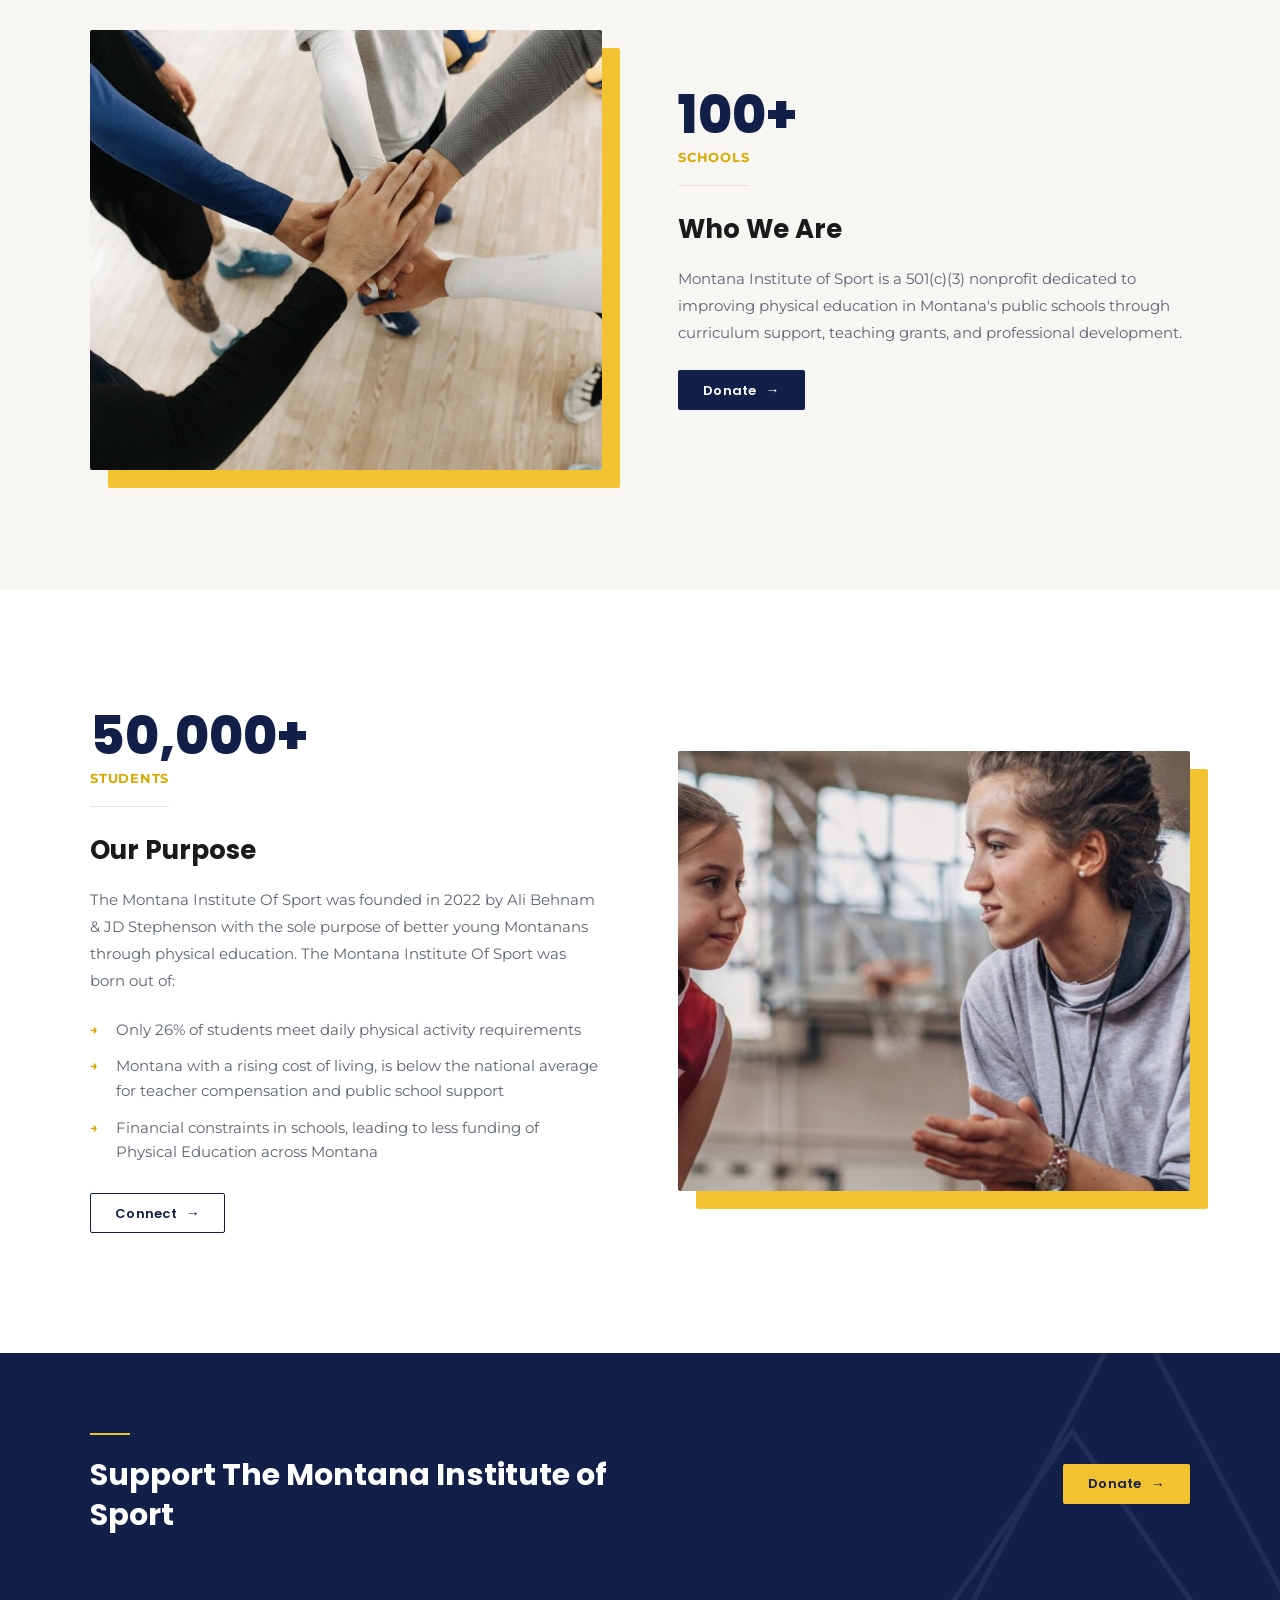
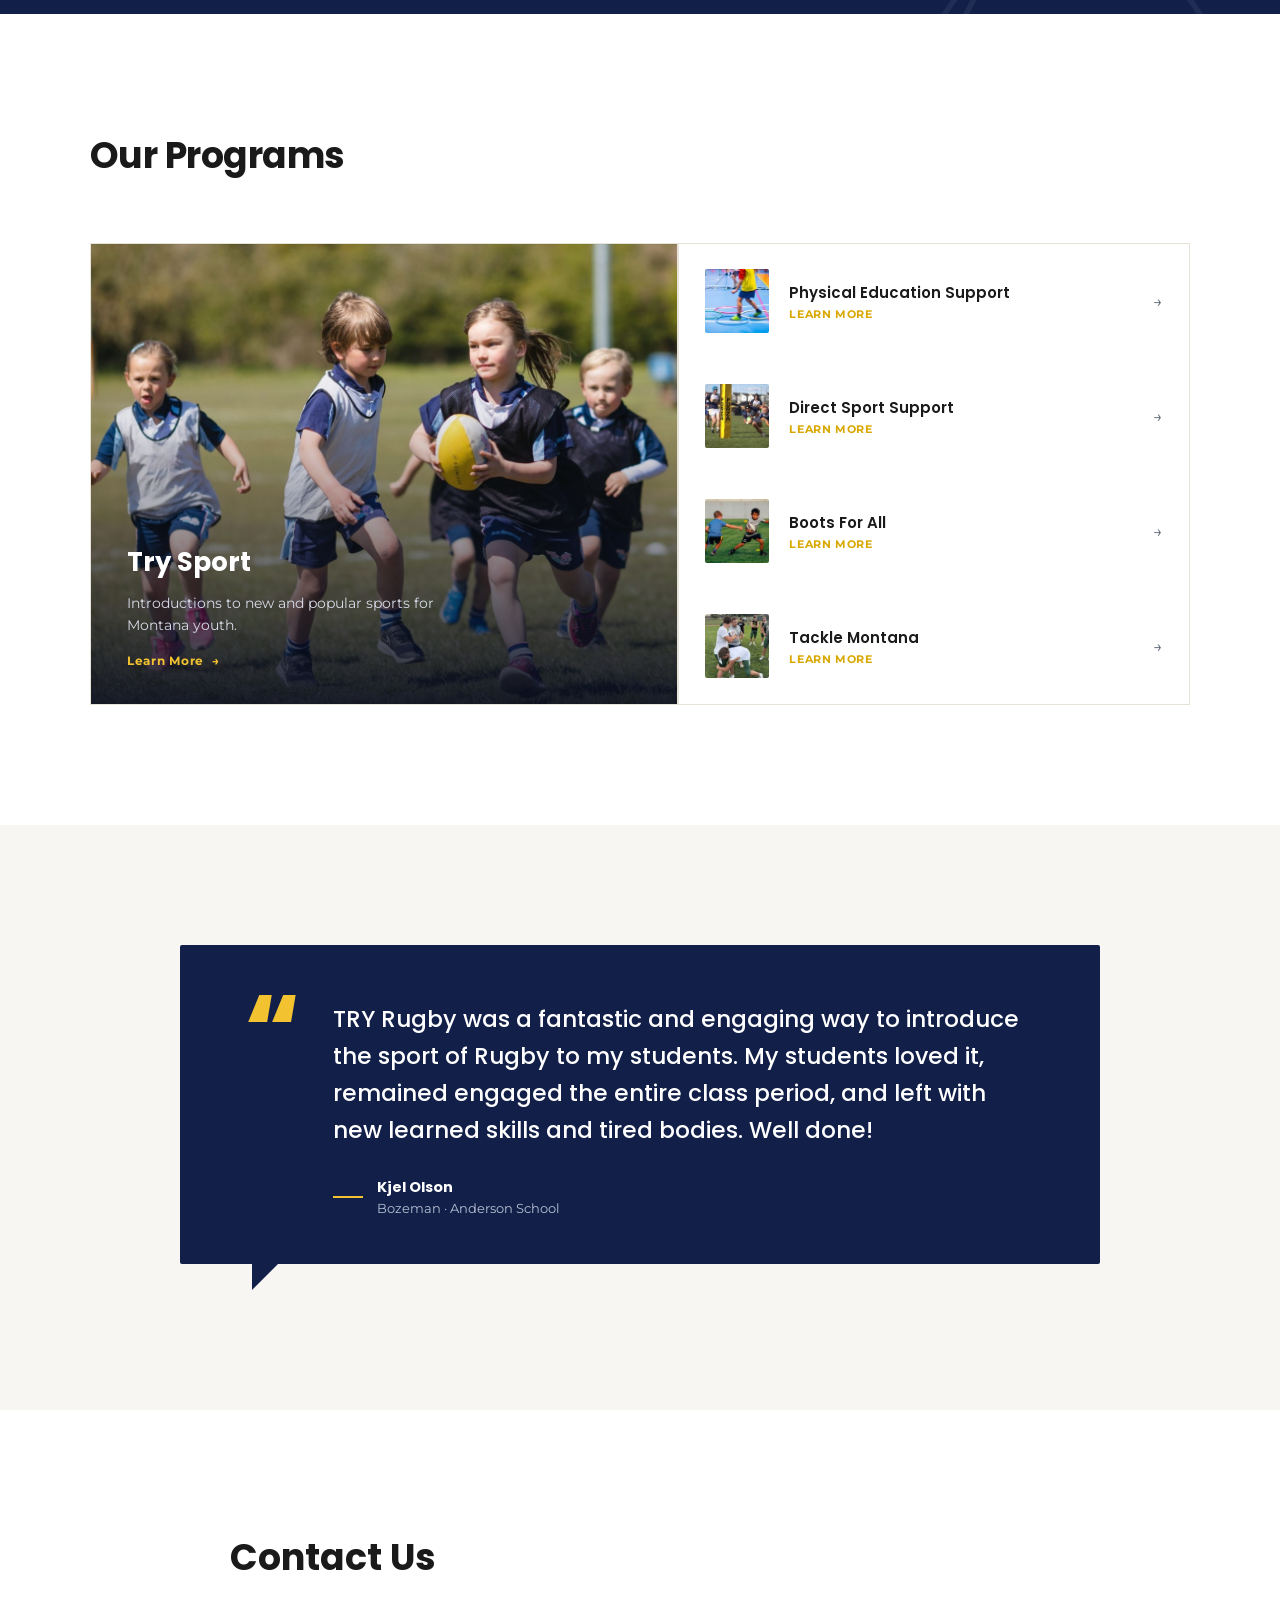
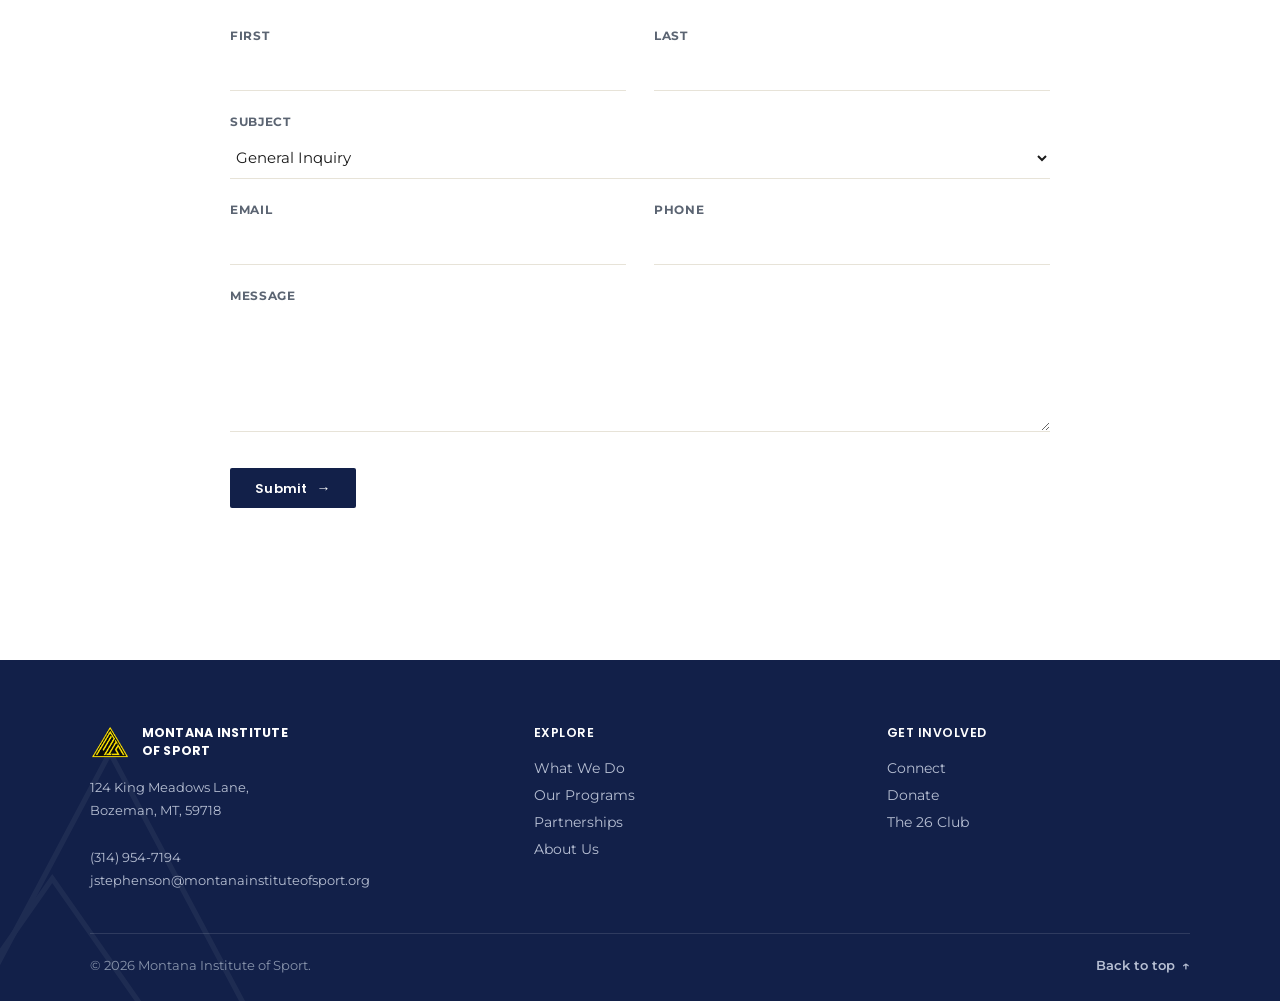
==== commit 003ce97e: "QA pass and closer match to the original site's look - Real h2/h3 headings for section, card and tie" ====
--- a/index.html
+++ b/index.html
@@ -19,13 +19,17 @@
 <link rel="preconnect" href="https://fonts.googleapis.com">
 <link rel="preconnect" href="https://fonts.gstatic.com" crossorigin>
 <link href="https://fonts.googleapis.com/css2?family=Poppins:wght@500;600;700;800&family=Montserrat:wght@400;500;600;700&display=swap" rel="stylesheet">
-<link rel="stylesheet" href="css/style.css?v=2">
+<link rel="stylesheet" href="css/style.css?v=5">
 </head>
 <body id="top">
 
 <a class="topbar" href="https://secure.givelively.org/donate/montana-institute-of-sport" target="_blank" rel="noopener">DONATE TODAY</a>
 
 <div class="hero">
+  <svg class="watermark" viewBox="0 0 400 400" fill="none" xmlns="http://www.w3.org/2000/svg" aria-hidden="true">
+    <path d="M200 30 L370 350 L30 350 Z" stroke="#fff" stroke-width="5"/>
+    <path d="M145 150 L285 350 L5 350 Z" stroke="#fff" stroke-width="5"/>
+  </svg>
   <div class="hero-content">
     <nav class="nav">
       <a class="brand" href="index.html">
@@ -57,28 +61,28 @@
   <div class="wrap">
     <div class="section-intro">
       <div>
-        <div class="h2">The Problem We're Solving</div>
+        <h2 class="h2">The Problem We're Solving</h2>
       </div>
     </div>
     <div class="problem-list">
       <div class="problem-row reveal">
         <div class="ghost-num">01</div>
         <div>
-          <div class="p-title">Montana's Public Schools Need Help</div>
+          <h3 class="p-title">Montana's Public Schools Need Help</h3>
           <div class="p-body">Facing tight budgets, Montana schools are struggling to engage students in curricula that support healthy, successful futures.</div>
         </div>
       </div>
       <div class="problem-row reveal">
         <div class="ghost-num">02</div>
         <div>
-          <div class="p-title">Lagging Support &amp; Compensation</div>
+          <h3 class="p-title">Lagging Support &amp; Compensation</h3>
           <div class="p-body">Montana is below the national average in public school support and teacher compensation, impacting educational quality.</div>
         </div>
       </div>
       <div class="problem-row reveal">
         <div class="ghost-num">03</div>
         <div>
-          <div class="p-title">Decline in Physical Activity &amp; Increased Risk</div>
+          <h3 class="p-title">Decline in Physical Activity &amp; Increased Risk</h3>
           <div class="p-body">Physical activity among teens is low, with only 21% of 6-17-year-olds meeting the recommended 60 minutes of daily activity.</div>
         </div>
       </div>
@@ -91,9 +95,9 @@
     <div class="split">
       <div class="split-img reveal"><img src="images/team-huddle.jpg" alt="Team huddle, hands stacked together"></div>
       <div class="reveal">
-        <div class="stat-num">100</div>
+        <div class="stat-num">100+</div>
         <div class="stat-lab">Schools</div>
-        <div class="split-title">Who We Are</div>
+        <h2 class="split-title">Who We Are</h2>
         <p class="split-body">Montana Institute of Sport is a 501(c)(3) nonprofit dedicated to improving physical education in Montana's public schools through curriculum support, teaching grants, and professional development.</p>
         <a href="https://secure.givelively.org/donate/montana-institute-of-sport" target="_blank" rel="noopener" class="btn btn-navy">Donate</a>
       </div>
@@ -105,9 +109,9 @@
   <div class="wrap">
     <div class="split">
       <div class="reveal">
-        <div class="stat-num">50,000</div>
+        <div class="stat-num">50,000+</div>
         <div class="stat-lab">Students</div>
-        <div class="split-title">Our Purpose</div>
+        <h2 class="split-title">Our Purpose</h2>
         <p class="split-body">The Montana Institute Of Sport was founded in 2022 by Ali Behnam &amp; JD Stephenson with the sole purpose of better young Montanans through physical education. The Montana Institute Of Sport was born out of:</p>
         <ul class="split-list">
           <li>Only 26% of students meet daily physical activity requirements</li>
@@ -139,7 +143,7 @@
   <div class="wrap">
     <div class="section-intro">
       <div>
-        <div class="h2">Our Programs</div>
+        <h2 class="h2">Our Programs</h2>
       </div>
     </div>
   </div>
@@ -296,6 +300,6 @@
   </div>
 </div>
 
-<script src="js/site.js?v=2" defer></script>
+<script src="js/site.js?v=4" defer></script>
 </body>
 </html>
--- a/css/style.css
+++ b/css/style.css
@@ -112,11 +112,11 @@
 .pagehero p{color:#B7BFD3; font-size:16px; margin-top:14px; max-width:560px; line-height:1.7;}
 
 /* ---------- HOMEPAGE HERO ---------- */
-.hero{position:relative; min-height:660px; background:var(--navy-deep); overflow:hidden;}
+.hero{position:relative; min-height:560px; background:radial-gradient(120% 90% at 85% 10%, var(--navy) 0%, var(--navy-deep) 60%); overflow:hidden;}
+.hero .watermark{position:absolute; right:-40px; bottom:-90px; width:560px; height:560px; opacity:0.07; pointer-events:none; z-index:1;}
 .hero-bg{position:absolute; inset:0; width:100%; height:100%; object-fit:cover; object-position:center 35%;}
-.hero::after{content:""; position:absolute; inset:0; background:linear-gradient(100deg, rgba(8,13,32,0.82) 0%, rgba(8,13,32,0.55) 40%, rgba(8,13,32,0.18) 68%, rgba(8,13,32,0.08) 100%);}
-.hero-content{position:relative; z-index:2; display:flex; flex-direction:column; min-height:660px;}
-.hero-text{max-width:1180px; margin:0 auto; padding:40px 40px 0; flex:1; display:flex; flex-direction:column; justify-content:flex-end; width:100%;}
+.hero-content{position:relative; z-index:2; display:flex; flex-direction:column; min-height:560px;}
+.hero-text{max-width:1180px; margin:0 auto; padding:40px 40px 96px; flex:1; display:flex; flex-direction:column; justify-content:center; width:100%;}
 .hero-kicker{display:flex; align-items:center; gap:12px; color:var(--gold); font-family:'Poppins',sans-serif; font-weight:600; font-size:13px; letter-spacing:0.12em; text-transform:uppercase; margin-bottom:22px;}
 .hero-kicker::before{content:""; width:34px; height:1.5px; background:var(--gold);}
 .hero-text h1{color:#fff; font-weight:800; text-transform:uppercase; font-size:clamp(2.1rem, 1.5rem + 2.8vw, 3.4rem); line-height:1.08; max-width:720px; letter-spacing:0.005em; text-shadow:0 2px 20px rgba(0,0,0,0.25);}
@@ -152,10 +152,10 @@
 /* ---------- PROBLEM LIST (editorial list, not a card grid) ---------- */
 .problem-list{border-top:1px solid var(--line);}
 .problem-row{display:grid; grid-template-columns:90px 1fr; gap:32px; padding:38px 0; border-bottom:1px solid var(--line); position:relative;}
-.problem-row .ghost-num{font-family:'Poppins',sans-serif; font-weight:800; font-size:56px; line-height:1; color:transparent; -webkit-text-stroke:1.5px var(--line); align-self:start;}
+.problem-row .ghost-num{font-family:'Poppins',sans-serif; font-weight:800; font-size:22px; line-height:1; width:58px; height:58px; border-radius:50%; background:var(--gold); color:var(--navy); display:flex; align-items:center; justify-content:center; align-self:start; transition:transform .25s var(--ease);}
 .problem-row .p-title{font-family:'Poppins',sans-serif; font-weight:600; font-size:19px; color:var(--ink); line-height:1.35; margin-bottom:10px; max-width:32ch;}
 .problem-row .p-body{font-size:14.5px; color:var(--slate); line-height:1.75; max-width:56ch;}
-.problem-row:hover .ghost-num{-webkit-text-stroke:1.5px var(--gold-dark);}
+.problem-row:hover .ghost-num{transform:scale(1.06);}
 
 /* ---- PLACEHOLDER IMAGE BLOCKS ---- */
 .ph{
@@ -200,7 +200,7 @@
 .ctaband .watermark{position:absolute; right:-60px; bottom:-80px; width:420px; height:420px; opacity:0.06; z-index:1; pointer-events:none;}
 
 /* ---------- PROGRAMS — one featured card + a compact list, not five identical tiles ---------- */
-.prog-grid-wrap{padding-top:0;}
+.prog-grid-wrap{}
 .prog-layout{display:grid; grid-template-columns:1.15fr 1fr; gap:2px; background:var(--line); border:1px solid var(--line);}
 .prog-feature{position:relative; min-height:460px; overflow:hidden; display:block; text-decoration:none;}
 .prog-feature .ph{position:absolute; inset:0; border-radius:0; border-width:0;}
@@ -237,19 +237,20 @@
 .tier-desc{font-size:13px; color:var(--slate); line-height:1.6;}
 
 /* ---------- TESTIMONIAL — a real pull-quote, not a boxed speech bubble ---------- */
-.testi{display:grid; grid-template-columns:auto 1fr; gap:36px; align-items:start;}
-.testi-mark{font-family:'Poppins',sans-serif; font-weight:800; font-size:96px; line-height:0.6; color:var(--gold); opacity:0.85; user-select:none;}
-.testi-quote{font-family:'Poppins',sans-serif; font-weight:500; font-size:clamp(1.15rem, 1rem + .6vw, 1.5rem); line-height:1.55; color:var(--ink); max-width:34ch;}
+.testi{position:relative; max-width:920px; margin:0 auto 26px; background:var(--navy); border-radius:var(--radius); padding:56px 64px 48px; display:grid; grid-template-columns:auto 1fr; gap:32px; align-items:start;}
+.testi::after{content:""; position:absolute; left:72px; bottom:-26px; border-width:26px 26px 0 0; border-style:solid; border-color:var(--navy) transparent transparent transparent;}
+.testi-mark{font-family:'Poppins',sans-serif; font-weight:800; font-size:96px; line-height:0.6; color:var(--gold); user-select:none;}
+.testi-quote{font-family:'Poppins',sans-serif; font-weight:500; font-size:clamp(1.15rem, 1rem + .6vw, 1.45rem); line-height:1.6; color:#fff;}
 .testi-attribution{display:flex; align-items:center; gap:14px; margin-top:28px;}
-.testi-attribution .rule{width:30px; height:1.5px; background:var(--gold-dark);}
-.testi-name{font-family:'Poppins',sans-serif; font-weight:700; font-size:14.5px;}
-.testi-role{color:var(--slate); font-size:13px; margin-top:2px;}
+.testi-attribution .rule{width:30px; height:2px; background:var(--gold);}
+.testi-name{font-family:'Poppins',sans-serif; font-weight:700; font-size:14.5px; color:#fff;}
+.testi-role{color:#B7BFD3; font-size:13px; margin-top:2px;}
 .testi-arrows{margin-top:40px; display:flex; gap:14px;}
 .testi-arrows button{width:38px; height:38px; border-radius:50%; border:1px solid var(--line); display:flex; align-items:center; justify-content:center; color:var(--slate); font-size:15px; cursor:pointer; background:#fff; transition:all .2s var(--ease);}
 .testi-arrows button:hover{border-color:var(--navy); color:var(--navy);}
 
 /* ---------- CONTACT — unified underline inputs across both forms ---------- */
-.contact-head{margin-bottom:44px; max-width:56ch;}
+.contact-head{margin:0 auto 44px; max-width:820px;}
 .contact-head h2{font-size:clamp(1.7rem, 1.4rem + 1.1vw, 2.35rem);}
 .contact-head p{color:var(--slate); font-size:15.5px; margin-top:12px; line-height:1.7;}
 .field{margin-bottom:24px;}
@@ -260,7 +261,7 @@
 }
 .field input:focus, .field select:focus, .field textarea:focus{outline:none; border-bottom-color:var(--navy);}
 .field textarea{min-height:120px; resize:vertical;}
-.form-grid{display:grid; grid-template-columns:1fr 1fr; gap:0 28px; max-width:820px;}
+.form-grid{display:grid; grid-template-columns:1fr 1fr; gap:0 28px; max-width:820px; margin:0 auto;}
 .form-grid .full{grid-column:1 / -1;}
 .form-submit{grid-column:1 / -1; margin-top:8px;}
 
@@ -285,7 +286,7 @@
 
 /* ---------- ABOUT / BOARD ---------- */
 .board-grid{display:grid; grid-template-columns:repeat(3,1fr); gap:50px; margin-top:56px;}
-.board-grid.row2{grid-template-columns:repeat(3,1fr); max-width:820px;}
+.board-grid.row2{grid-template-columns:repeat(2, calc((100% - 100px) / 3)); justify-content:center;}
 .board-photo{position:relative; aspect-ratio:1/1; border-radius:var(--radius); overflow:hidden; background:var(--paper); display:flex; align-items:center; justify-content:center; margin-bottom:22px;}
 .board-photo svg.tri{position:absolute; inset:0; width:100%; height:100%;}
 .board-initials{position:relative; z-index:2; width:96px; height:96px; border-radius:50%; background:var(--navy); color:#fff; display:flex; align-items:center; justify-content:center; font-family:'Poppins',sans-serif; font-weight:700; font-size:30px;}
@@ -334,14 +335,15 @@
   .hero-stat-chip{margin:-32px 16px 0;}
   .hero-stat-chip .inner{padding:16px 20px; gap:14px;}
   .problem-row{grid-template-columns:56px 1fr; gap:18px; padding:28px 0;}
-  .problem-row .ghost-num{font-size:38px;}
+  .problem-row .ghost-num{font-size:17px; width:44px; height:44px;}
   .split{grid-template-columns:1fr; gap:32px;}
   .split-img{height:280px; order:-1; box-shadow:12px 12px 0 var(--gold);}
   .ctaband .wrap{flex-direction:column; align-items:flex-start; text-align:left;}
   .prog-layout{grid-template-columns:1fr;}
   .prog-feature{min-height:320px;}
   .tier-grid{grid-template-columns:repeat(2,1fr);}
-  .testi{grid-template-columns:1fr; gap:12px;}
+  .testi{grid-template-columns:1fr; gap:12px; padding:40px 26px 32px;}
+  .testi::after{left:40px;}
   .testi-mark{font-size:64px;}
   .form-grid, .form-row{grid-template-columns:1fr;}
   .footer-top{grid-template-columns:1fr; gap:32px;}
